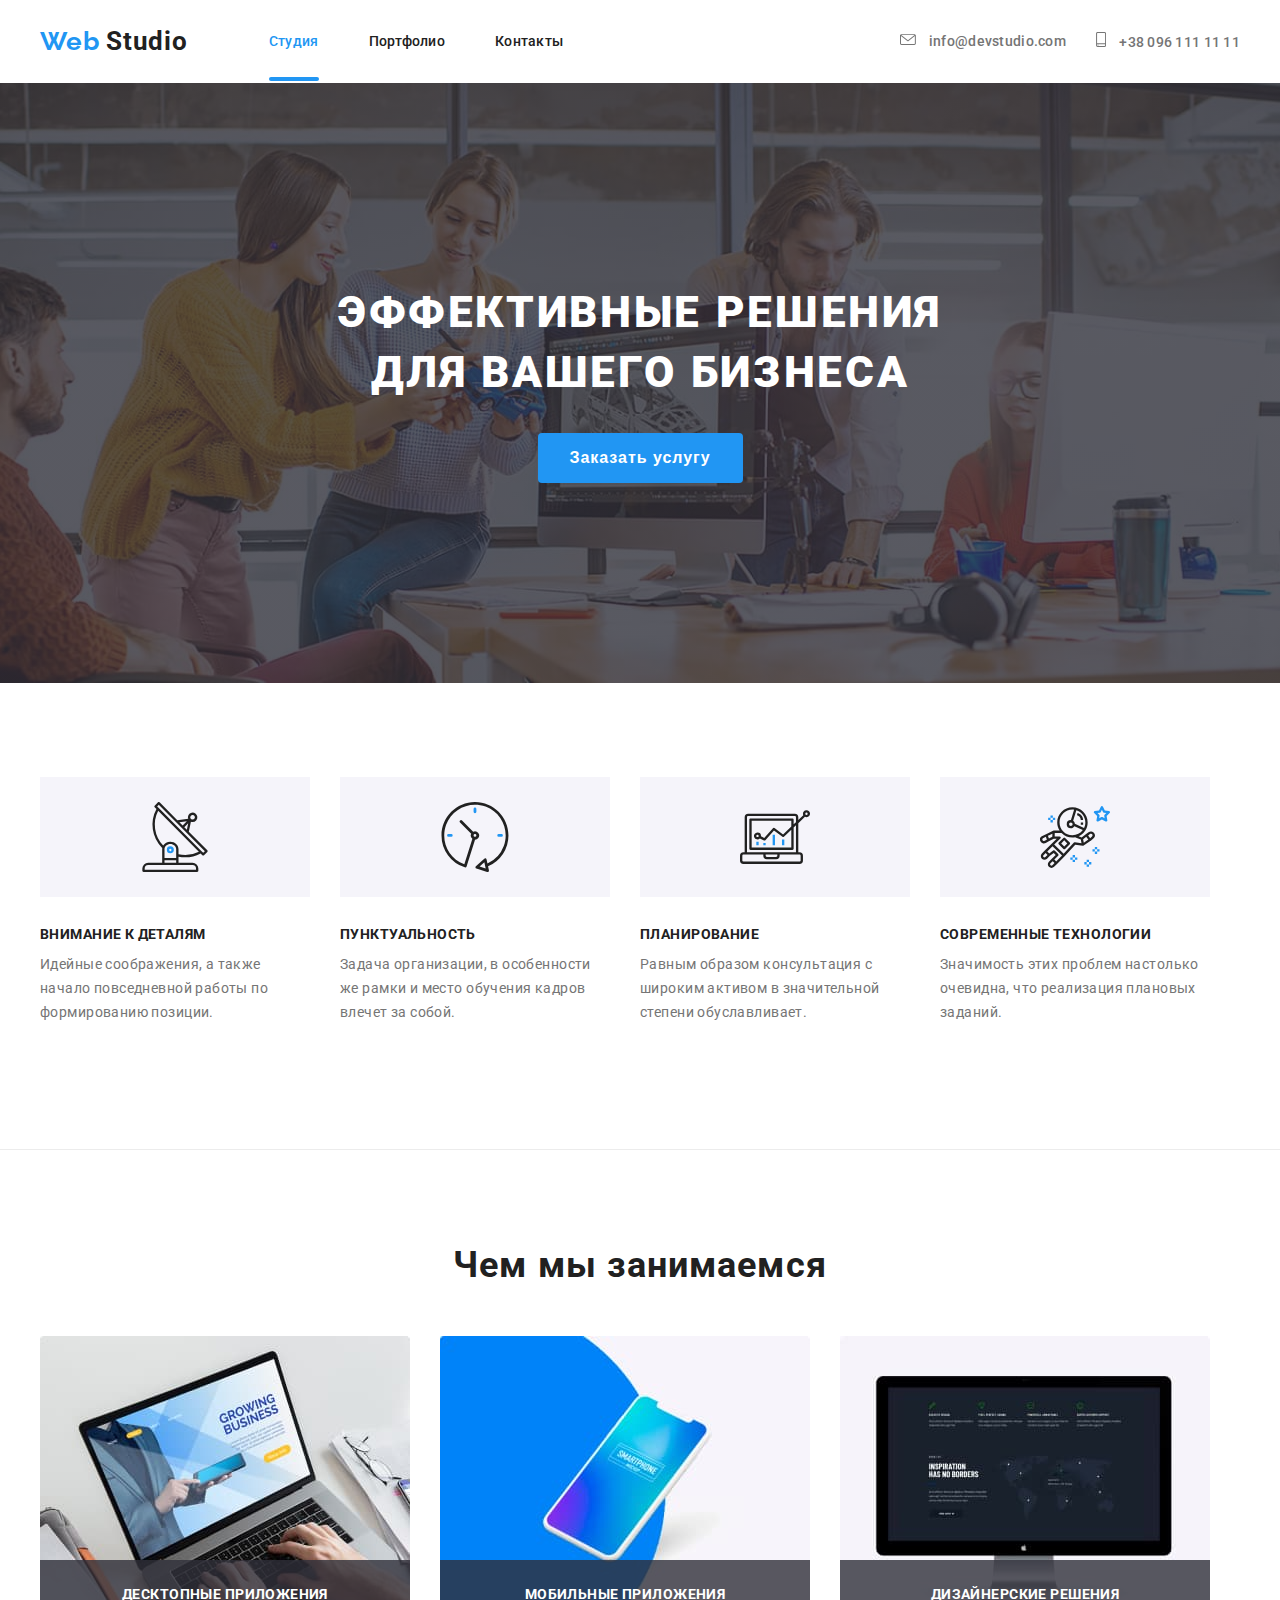
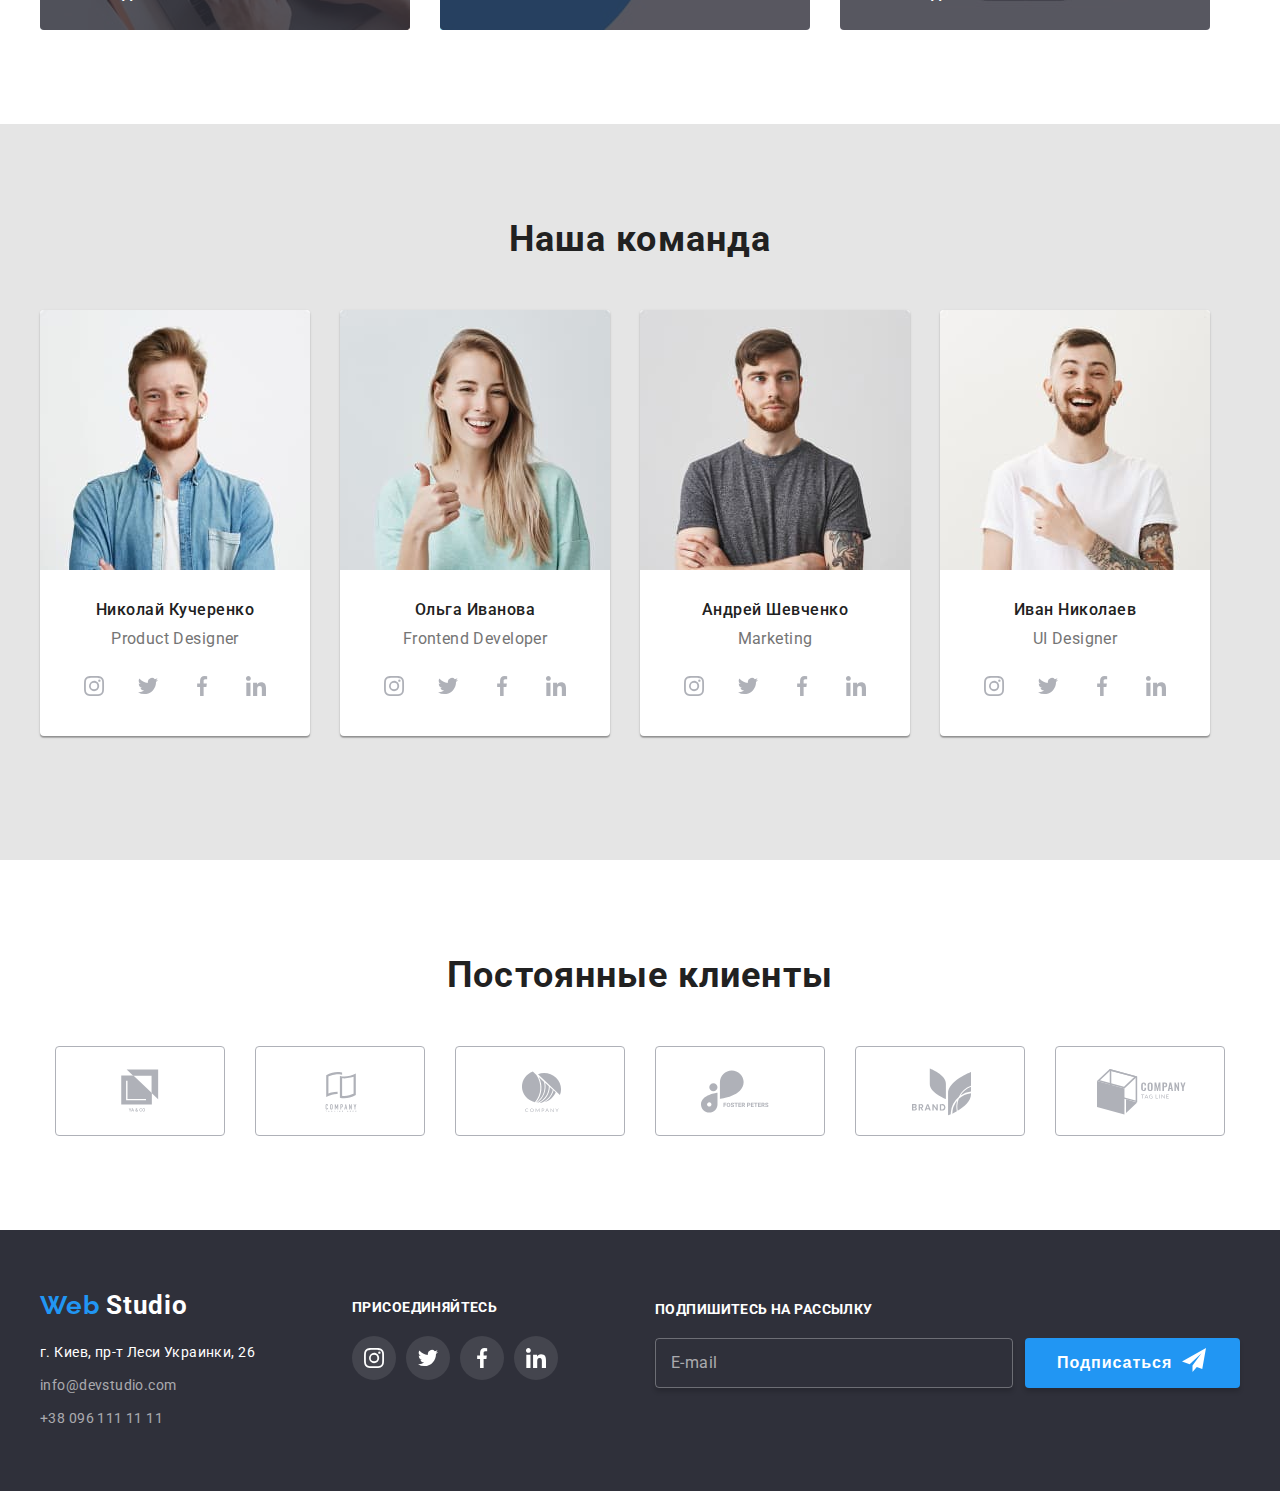
==== index.html @ 67c8d28a "1" ====
<!DOCTYPE html>
<html lang="ru">
  <head>
    <meta charset="UTF-8" />
    <meta name="viewport" content="width=device-width, initial-scale=1.0" />
    <title>Document</title>
    <link
      href="https://fonts.googleapis.com/css2?family=Raleway:wght@700&family=Roboto:wght@400;500;700;900&display=swap"
      rel="stylesheet"
    />
    <link rel="stylesheet" href="./css/main.min.css" />
  </head>
  <body>
    <!--Шапка профиля-->
    <header class="header">
      <div class="container main-header">
        <!--  основная навигация-->
        <nav class="nav main-header">
          <a href="./index.html" class="logo">
            <span class="logo-web">Web</span>
            Studio
          </a>
          <ul class="list header-ul">
            <li class="item">
              <a href="./index.html" class="link active-link">
                Студия
                <div class="active"></div>
              </a>
            </li>
            <li class="item">
              <a href="./portfolio.html" class="link">Портфолио </a>
            </li>
            <li class="item">
              <a href="#" class="link">Контакты</a>
            </li>
          </ul>
          <button type="button" class="menu-button" data-menu-button>
            <svg width="40" height="40">
              <use
                class="icon-menu"
                href="./images/symbol-defs1.svg#icon-menu"
              ></use>
              <use
                class="icon-close-menu"
                href="./images/symbol-defs1.svg#icon-close-menu"
              ></use>
            </svg>
          </button>
          <div class="menu-container" data-menu>
            <ul class="list menu-nav">
              <li class="item">
                <a href="./index.html" class="link active-link">
                  Студия
                  <div class="active"></div>
                </a>
              </li>
              <li class="item">
                <a href="./portfolio.html" class="link">Портфолио </a>
              </li>
              <li class="item">
                <a href="#" class="link">Контакты</a>
              </li>
            </ul>
            <ul class="list contact">
              <li class="item">
                <a href="mailto:info@devstudio.com" class="contact-link">
                  <svg class="icon-envelope">
                    <use href="./images/symbol-defs1.svg#icon-envelope"></use>
                  </svg>
                  info@devstudio.com
                </a>
              </li>
              <li class="item">
                <a href="tel:+380961111111" class="contact-link">
                  <svg class="icon-smartphone">
                    <use href="./images/symbol-defs1.svg#icon-smartphone"></use>
                  </svg>
                  +38 096 111 11 11
                </a>
              </li>
            </ul>
          </div>
        </nav>
        <ul class="list header-ul contact">
          <li class="item">
            <a href="mailto:info@devstudio.com" class="contact-link">
              <svg class="icon-envelope">
                <use href="./images/symbol-defs1.svg#icon-envelope"></use>
              </svg>
              info@devstudio.com
            </a>
          </li>
          <li class="item">
            <a href="tel:+380961111111" class="contact-link">
              <svg class="icon-smartphone">
                <use href="./images/symbol-defs1.svg#icon-smartphone"></use>
              </svg>
              +38 096 111 11 11
            </a>
          </li>
        </ul>
      </div>
    </header>
    <!-- неповторяющийся контент-->
    <main>
      <!-- Hero -->
      <section class="hero">
        <div class="container">
          <h1 class="hero-title">
            эффективные решения <br />
            для вашего бизнеса
          </h1>
          <button class="button primary" data-open-modal>
            Заказать услугу
          </button>
          <div class="backdrop is-hidden" data-backdrop>
            <div class="modal">
              <b class="modal-title">
                Оставьте свои данные, мы вам перезвоним
              </b>
              <form class="form js-speaker-form">
                <label class="field name">
                  <svg class="icon-person form-icon">
                    <use href="./images/symbol-defs1.svg#icon-person"></use>
                  </svg>
                  <input
                    class="form-input"
                    type="text"
                    name="name"
                    placeholder=" "
                  />
                  <span class="form-label">Имя</span>
                </label>
                <label class="field">
                  <svg class="icon-phone form-icon">
                    <use href="./images/symbol-defs1.svg#icon-phone"></use>
                  </svg>
                  <input
                    class="form-input"
                    type="tel"
                    name="telephone"
                    placeholder=" "
                  />
                  <span class="form-label">Телефон</span>
                </label>
                <label class="field">
                  <svg class="icon-email form-icon">
                    <use href="./images/symbol-defs1.svg#icon-email"></use>
                  </svg>
                  <input
                    class="form-input"
                    type="email"
                    name="email"
                    placeholder=" "
                  />
                  <span class="form-label">Почта</span>
                </label>
                <label class="field">
                  <textarea
                    class="comment"
                    name="comment"
                    rows="8"
                    placeholder=" "
                  ></textarea>
                  <span class="form-label com">Комментарий</span>
                </label>
                <label class="field checkbox-field">
                  <input class="visualli-hidden checkbox" type="checkbox" />
                  <span class="icn"></span>
                  <span class="checkbox-label"
                    >Соглашаюсь с рассылкой и принимаю
                    <a class="chec" href="">Условия договора</a></span
                  >
                </label>
                <button class="button primary" type="submit">
                  Отправить
                </button>
              </form>
              <svg class="icon-close" data-close-modal>
                <use href="./images/symbol-defs1.svg#icon-close"></use>
              </svg>
            </div>
          </div>
        </div>
      </section>
      <!--преимущества компании-->
      <section class="section">
        <!-- позже нужно будет сделать невидемым -->
        <div class="container">
          <h2 class="section-title visualli-hidden">Особенности</h2>
          <ul class="list flex-featurest">
            <li class="element icon-antenna">
              <h3 class="section-title features">
                Внимание к деталям
              </h3>
              <p class="text features">
                Идейные соображения, а также начало повседневной работы по
                формированию позиции.
              </p>
            </li>
            <li class="element icon-clock">
              <h3 class="section-title features">
                Пунктуальность
              </h3>
              <p class="text features">
                Задача организации, в особенности же рамки и место обучения
                кадров влечет за собой.
              </p>
            </li>
            <li class="element icon-diagram">
              <h3 class="section-title features">
                Планирование
              </h3>
              <p class="text features">
                Равным образом консультация с широким активом в значительной
                степени обуславливает.
              </p>
            </li>
            <li class="element icon-astronaut">
              <h3 class="section-title features">
                Современные технологии
              </h3>
              <p class="text features">
                Значимость этих проблем настолько очевидна, что реализация
                плановых заданий.
              </p>
            </li>
          </ul>
        </div>
      </section>
      <!--занятость компании-->
      <section class="section employment">
        <div class="container">
          <h2 class="section-title">Чем мы занимаемся</h2>
          <ul class="employment-list list">
            <li class="element">
              <img
                class="img"
                src="./images/What-are-we-doing/img.jpg"
                width="370"
                alt="ноутбук"
              />
              <p class="link">
                Десктопные приложения
              </p>
            </li>
            <li class="element">
              <img
                class="img"
                src="./images/What-are-we-doing/box.jpg"
                width="370"
                alt="смартфон"
              />
              <p class="link">
                Мобильные приложения
              </p>
            </li>
            <li class="element">
              <img
                class="img"
                src="./images/What-are-we-doing/img(1).jpg"
                width="370"
                alt="apple mac"
              />
              <p class="link">
                Дизайнерские решения
              </p>
            </li>
          </ul>
        </div>
      </section>
      <!--специалисты компании-->
      <section class="section company-specialists">
        <div class="container">
          <h2 class="section-title">
            Наша команда
          </h2>
          <ul class="list specialists">
            <li class="element">
              <img
                class="img"
                src="./images/Team/specialists/img.jpg"
                width="270"
                alt="photo of John Smith"
              />
              <div class="center">
                <h3 class="section-title specialist">
                  Николай Кучеренко
                </h3>
                <p class="specialist specialist-name">
                  Product Designer
                </p>
                <!--соц.сети -->
                <ul class="list social-networks">
                  <li class="element">
                    <a
                      href="#"
                      aria-label="instagram"
                      class="link icon-instagram"
                    >
                      <svg class="icon-instagram">
                        <use
                          href="./images/symbol-defs1.svg#icon-instagram"
                        ></use>
                      </svg>
                    </a>
                  </li>
                  <li class="element">
                    <a href="#" aria-label="twitter" class="link icon-twitter">
                      <svg class="icon-twitter">
                        <use
                          href="./images/symbol-defs1.svg#icon-twitter"
                        ></use>
                      </svg>
                    </a>
                  </li>
                  <li class="element">
                    <a
                      href="#"
                      aria-label="facebook"
                      class="link icon-facebook"
                    >
                      <svg class="icon-facebook">
                        <use
                          href="./images/symbol-defs1.svg#icon-facebook"
                        ></use>
                      </svg>
                    </a>
                  </li>
                  <li class="element">
                    <a
                      href="#"
                      aria-label="linkedin"
                      class="link icon-linkedin"
                    >
                      <svg class="icon-linkedin">
                        <use
                          href="./images/symbol-defs1.svg#icon-linkedin"
                        ></use>
                      </svg>
                    </a>
                  </li>
                </ul>
              </div>
            </li>
            <li class="element">
              <img
                class="img"
                src="./images/Team/specialists/img(1).jpg"
                width="270"
                alt="photo of Marta Stewart"
              />
              <div class="center">
                <h3 class="section-title specialist">
                  Ольга Иванова
                </h3>
                <p class="specialist specialist-name">
                  Frontend Developer
                </p>
                <!--соц.сети -->
                <ul class="list social-networks">
                  <li class="element">
                    <a
                      href="#"
                      aria-label="instagram"
                      class="link icon-instagram"
                    >
                      <svg class="icon-instagram">
                        <use
                          href="./images/symbol-defs1.svg#icon-instagram"
                        ></use>
                      </svg>
                    </a>
                  </li>
                  <li class="element">
                    <a href="#" aria-label="twitter" class="link icon-twitter">
                      <svg class="icon-twitter">
                        <use
                          href="./images/symbol-defs1.svg#icon-twitter"
                        ></use>
                      </svg>
                    </a>
                  </li>
                  <li class="element">
                    <a
                      href="#"
                      aria-label="facebook"
                      class="link icon-facebook"
                    >
                      <svg class="icon-facebook">
                        <use
                          href="./images/symbol-defs1.svg#icon-facebook"
                        ></use>
                      </svg>
                    </a>
                  </li>
                  <li class="element">
                    <a
                      href="#"
                      aria-label="linkedin"
                      class="link icon-linkedin"
                    >
                      <svg class="icon-linkedin">
                        <use
                          href="./images/symbol-defs1.svg#icon-linkedin"
                        ></use>
                      </svg>
                    </a>
                  </li>
                </ul>
              </div>
            </li>
            <li class="element">
              <img
                class="img"
                src="./images/Team/specialists/img(2).jpg"
                width="270"
                alt="photo of Robert Jakis"
              />
              <div class="center">
                <h3 class="section-title specialist">
                  Андрей Шевченко
                </h3>
                <p class="specialist specialist-name">
                  Marketing
                </p>
                <!--соц.сети -->
                <ul class="list social-networks">
                  <li class="element">
                    <a
                      href="#"
                      aria-label="instagram"
                      class="link icon-instagram"
                    >
                      <svg class="icon-instagram">
                        <use
                          href="./images/symbol-defs1.svg#icon-instagram"
                        ></use>
                      </svg>
                    </a>
                  </li>
                  <li class="element">
                    <a href="#" aria-label="twitter" class="link icon-twitter">
                      <svg class="icon-twitter">
                        <use
                          href="./images/symbol-defs1.svg#icon-twitter"
                        ></use>
                      </svg>
                    </a>
                  </li>
                  <li class="element">
                    <a
                      href="#"
                      aria-label="facebook"
                      class="link icon-facebook"
                    >
                      <svg class="icon-facebook">
                        <use
                          href="./images/symbol-defs1.svg#icon-facebook"
                        ></use>
                      </svg>
                    </a>
                  </li>
                  <li class="element">
                    <a
                      href="#"
                      aria-label="linkedin"
                      class="link icon-linkedin"
                    >
                      <svg class="icon-linkedin">
                        <use
                          href="./images/symbol-defs1.svg#icon-linkedin"
                        ></use>
                      </svg>
                    </a>
                  </li>
                </ul>
              </div>
            </li>
            <li class="element">
              <img
                class="img"
                src="./images/Team/specialists/img(3).jpg"
                width="270"
                alt="photo of Martin Doe"
              />
              <div class="center">
                <h3 class="section-title specialist">
                  Иван Николаев
                </h3>
                <p class="specialist specialist-name">
                  UI Designer
                </p>
                <!--соц.сети -->
                <ul class="list social-networks">
                  <li class="element">
                    <a
                      href="#"
                      aria-label="instagram"
                      class="link icon-instagram"
                    >
                      <svg class="icon-instagram">
                        <use
                          href="./images/symbol-defs1.svg#icon-instagram"
                        ></use>
                      </svg>
                    </a>
                  </li>
                  <li class="element">
                    <a href="#" aria-label="twitter" class="link icon-twitter">
                      <svg class="icon-twitter">
                        <use
                          href="./images/symbol-defs1.svg#icon-twitter"
                        ></use>
                      </svg>
                    </a>
                  </li>
                  <li class="element">
                    <a
                      href="#"
                      aria-label="facebook"
                      class="link icon-facebook"
                    >
                      <svg class="icon-facebook">
                        <use
                          href="./images/symbol-defs1.svg#icon-facebook"
                        ></use>
                      </svg>
                    </a>
                  </li>
                  <li class="element">
                    <a
                      href="#"
                      aria-label="linkedin"
                      class="link icon-linkedin"
                    >
                      <svg class="icon-linkedin">
                        <use
                          href="./images/symbol-defs1.svg#icon-linkedin"
                        ></use>
                      </svg>
                    </a>
                  </li>
                </ul>
              </div>
            </li>
          </ul>
        </div>
      </section>
      <!--Постоянные клиенты-->
      <section class="section">
        <div class="container">
          <h2 class="section-title">
            Постоянные клиенты
          </h2>
          <!-- логотипы компаний -->
          <ul class="list customers">
            <li class="element">
              <a href="#" class="customers-link link" aria-label="YA & CO">
                <svg class="icon-logo-1 icon">
                  <use
                    width="45"
                    heidth="50"
                    x="63"
                    href="./images/symbol-defs1.svg#icon-logo-1"
                  ></use>
                </svg>
              </a>
            </li>
            <li class="element">
              <a
                href="#"
                class="customers-link"
                aria-label="company tagline here"
              >
                <svg class="icon-logo-2 icon">
                  <use
                    width="40"
                    heidth="52"
                    x="65"
                    href="./images/symbol-defs1.svg#icon-logo-2"
                  ></use>
                </svg>
              </a>
            </li>
            <li class="element">
              <a href="#" class="customers-link" aria-label="company">
                <svg class="icon-logo-3 icon">
                  <use
                    width="41"
                    heidth="43"
                    x="65"
                    href="./images/symbol-defs1.svg#icon-logo-3"
                  ></use>
                </svg>
              </a>
            </li>
            <li class="element">
              <a href="#" class="customers-link" aria-label="FOSTER PETERS">
                <svg class="icon-logo-4 icon">
                  <use
                    width="80"
                    heidth="42"
                    x="45"
                    href="./images/symbol-defs1.svg#icon-logo-4"
                  ></use>
                </svg>
              </a>
            </li>
            <li class="element">
              <a href="#" class="customers-link" aria-label="brand">
                <svg class="icon-logo-5 icon">
                  <use
                    width="59"
                    heidth="47"
                    x="56"
                    href="./images/symbol-defs1.svg#icon-logo-5"
                  ></use>
                </svg>
              </a>
            </li>
            <li class="element">
              <a href="#" class="customers-link" aria-label="company tag line">
                <svg class="icon-logo-6 icon">
                  <use
                    width="89"
                    heidth="46"
                    x="41"
                    href="./images/symbol-defs1.svg#icon-logo-6"
                  ></use>
                </svg>
              </a>
            </li>
          </ul>
        </div>
      </section>
    </main>
    <!--подвал-->
    <footer class="footer">
      <div class="container footer-container">
        <div class="footer-tablet">
          <div class="footer-div">
            <a href="./index.html" class="logo-footer">
              <span class="logo-web">Web</span>
              Studio
            </a>
            <!-- адресс -->
            <address class="address">
              <p class="address-text">
                г. Киев, пр-т Леси Украинки, 26
              </p>
              <a href="mailto:info@devstudio.com" class="address-link">
                info@devstudio.com
              </a>
              <a href="tel:+380961111111" class="address-link"
                >+38 096 111 11 11</a
              >
            </address>
          </div>
          <div class="footer-div">
            <b class="b"> присоединяйтесь </b>
            <!-- соц.сети -->
            <ul class="list footer__social-networks">
              <li class="element">
                <a href="#" aria-label="instagram" class="link icon-instagram">
                  <svg class="icon-instagram">
                    <use href="./images/symbol-defs1.svg#icon-instagram"></use>
                  </svg>
                </a>
              </li>
              <li class="element">
                <a href="#" aria-label="twitter" class="link icon-twitter">
                  <svg class="icon-twitter">
                    <use href="./images/symbol-defs1.svg#icon-twitter"></use>
                  </svg>
                </a>
              </li>
              <li class="element">
                <a href="#" aria-label="facebook" class="link icon-facebook">
                  <svg class="icon-facebook">
                    <use href="./images/symbol-defs1.svg#icon-facebook"></use>
                  </svg>
                </a>
              </li>
              <li class="element">
                <a href="#" aria-label="linkedin" class="link icon-linkedin">
                  <svg class="icon-linkedin">
                    <use href="./images/symbol-defs1.svg#icon-linkedin"></use>
                  </svg>
                </a>
              </li>
            </ul>
          </div>
        </div>
        <div>
          <b class="b">
            Подпишитесь на рассылку
          </b>
          <div class="flex">
            <label class="field">
              <input class="footer-mail" type="email" placeholder=" " />
              <span class="footer-place">
                E-mail
              </span>
            </label>
            <button class="button primary">
              <span>
                Подписаться
              </span>
              <svg class="icon-send">
                <use href="./images/symbol-defs1.svg#icon-send"></use>
              </svg>
            </button>
          </div>
        </div>
      </div>
    </footer>

    <script>
      const refs = {
        openModalBtn: document.querySelector("[data-open-modal]"),
        closeModalBtn: document.querySelector("[data-close-modal]"),
        backdrop: document.querySelector("[data-backdrop]"),
      };

      refs.openModalBtn.addEventListener("click", toggleModal);
      refs.closeModalBtn.addEventListener("click", toggleModal);

      function toggleModal() {
        refs.backdrop.classList.toggle("is-hidden");
      }
    </script>
    <script>
      (() => {
        document
          .querySelector(".js-speaker-form")
          .addEventListener("submit", (e) => {
            e.preventDefault();

            new FormData(e.currentTarget).forEach((value, name) =>
              console.log(`${name}: ${value}`)
            );

            e.currentTarget.reset();
          });
      })();
    </script>
    <script>
      (() => {
        const menuBtnRef = document.querySelector("[data-menu-button]");
        const mobileMenuRef = document.querySelector("[data-menu]");

        menuBtnRef.addEventListener("click", () => {
          const expanded =
            menuBtnRef.getAttribute("aria-expanded") === "true" || false;

          menuBtnRef.classList.toggle("is-open");
          menuBtnRef.setAttribute("aria-expanded", !expanded);

          mobileMenuRef.classList.toggle("is-open");
        });
      })();
    </script>
  </body>
</html>
---- css/main.min.css ----
html{-webkit-box-sizing:border-box;box-sizing:border-box}*,*::before,*::after{-webkit-box-sizing:inherit;box-sizing:inherit}body{background-color:#fff;color:#757575;font-family:Roboto, sans-serif;font-style:normal;font-size:14px;line-height:1.14;letter-spacing:0.03em;margin:0px}a{text-decoration:none}h1,h2,h3,h4,h5,h6,p{margin-top:0px;margin-bottom:0px}img{display:block;max-width:100%;height:auto;z-index:10}.visualli-hidden{position:absolute;width:1px;height:1px;margin:-1px;padding:0px;border:0px;clip:rect(0 0 0 0);overflow:hidden}.list{list-style:none;margin-top:0px;margin-bottom:0px;padding-left:0px}.container{padding-left:15px;padding-right:15px;margin-left:auto;margin-right:auto}@media screen and (min-width: 480px){.container{width:480px}}@media screen and (min-width: 768px){.container{width:768px}}@media screen and (min-width: 1230px){.container{width:1230px}}.section-title{font-family:Roboto;font-style:normal;font-weight:700;font-size:28px;line-height:1.18;text-align:start;letter-spacing:.03em;color:#212121;text-align:center}@media screen and (min-width: 1230px){.section-title{font-family:Roboto;font-style:normal;font-weight:700;font-size:36px;line-height:1.17;text-align:start;letter-spacing:.03em;text-align:center}}.section{padding-top:60px;padding-bottom:60px}@media screen and (min-width: 1230px){.section{padding-top:94px;padding-bottom:94px}}.button{display:inline-block;text-align:center;background-color:#e5e5e5;color:#757575}.button.primary{background-color:#2196f3;color:#fff;font-weight:700;font-size:16px;line-height:1.87;letter-spacing:0.06em;padding:10px 32px;border:0px;border-radius:4px;width:205px;height:50px}.header{position:relative;background-color:#fff}@media screen and (max-width: 767px){.header{height:60px}}.nav{display:-webkit-box;display:-ms-flexbox;display:flex}.logo{display:inline-block;color:#212121;font-family:Raleway, sans-serif;font-family:Roboto;font-style:normal;font-weight:700;font-size:24px;line-height:1.17;text-align:start;letter-spacing:.03em}@media screen and (max-width: 767px){.logo{margin-top:16px;margin-bottom:16px}}@media screen and (min-width: 768px){.logo{margin-right:81px}}@media screen and (min-width: 1230px){.logo{font-family:Roboto;font-style:normal;font-weight:700;font-size:26px;line-height:1.19;text-align:start;letter-spacing:.03em}}.logo-web{color:#2196f3;font-family:Raleway, sans-serif}@media screen and (max-width: 767px){.header-ul{display:none}}.menu-button{display:-webkit-inline-box;display:-ms-inline-flexbox;display:inline-flex;margin:0;margin-left:auto;margin-top:10px;margin-bottom:10px;padding:0;height:40px;border:none;background-color:transparent}.menu-button:focus,.menu-button:hover{fill:#2196f3}@media screen and (min-width: 768px){.menu-button{display:none}}.menu-button .icon-close-menu{display:none}.menu-button.is-open .icon-close-menu{display:block}.menu-button.is-open .icon-menu{display:none}.menu-container{display:none;position:absolute;top:100%;left:0;width:100%;padding-top:60px;padding-bottom:60px;text-align:center;background-color:#fff;z-index:11;border-top:1px solid #ececec;-webkit-box-shadow:0px 1px 3px rgba(0,0,0,0.16),0px 2px 4px rgba(0,0,0,0.08),0px 4px 8px rgba(0,0,0,0.04);box-shadow:0px 1px 3px rgba(0,0,0,0.16),0px 2px 4px rgba(0,0,0,0.08),0px 4px 8px rgba(0,0,0,0.04)}.menu-container.is-open{display:block}.nav .link{position:relative;display:inline-block;color:#212121;font-family:Roboto;font-style:normal;font-weight:500;font-size:18px;line-height:1.17;text-align:start;letter-spacing:.02em;-webkit-transition:250ms cubic-bezier(0.4, 0, 0.2, 1);transition:250ms cubic-bezier(0.4, 0, 0.2, 1)}.nav .link:hover,.nav .link:focus{color:#2196f3;-webkit-transition:250ms cubic-bezier(0.4, 0, 0.2, 1);transition:250ms cubic-bezier(0.4, 0, 0.2, 1)}@media screen and (min-width: 768px){.nav .link{font-family:Roboto;font-style:normal;font-weight:500;font-size:14px;line-height:1.14;text-align:start;letter-spacing:.02em}}.active{position:absolute;bottom:0px;width:100%;height:4px;border-radius:2px;background-color:#2196f3}.menu-nav{padding-bottom:60px}.menu-nav .item:not(:last-child){margin-bottom:40px}.contact-link{display:inline-block;-webkit-box-align:center;-ms-flex-align:center;align-items:center;font-family:Roboto;font-style:normal;font-weight:500;font-size:18px;line-height:1.17;text-align:start;letter-spacing:.02em;text-decoration:none;color:#757575;-webkit-transition:color 250ms cubic-bezier(0.4, 0, 0.2, 1);transition:color 250ms cubic-bezier(0.4, 0, 0.2, 1)}.contact-link:hover,.contact-link:focus{color:#2196f3;-webkit-transition:250ms cubic-bezier(0.4, 0, 0.2, 1);transition:250ms cubic-bezier(0.4, 0, 0.2, 1)}@media screen and (min-width: 768px) and (max-width: 1229px){.contact-link{font-family:Roboto;font-style:normal;font-weight:500;font-size:12px;line-height:1.17;text-align:start;letter-spacing:.02em;padding-top:5px;padding-bottom:5px}}@media screen and (min-width: 768px){.contact-link{font-family:Roboto;font-style:normal;font-weight:500;font-size:14px;line-height:1.14;text-align:start;letter-spacing:.02em}}.icon-envelope{width:16px;height:11.2px;margin-right:10px;fill:currentColor}@media screen and (min-width: 768px) and (max-width: 1229px){.icon-envelope{margin-right:8px}}.icon-smartphone{width:10px;height:15px;margin-right:10px;fill:currentColor}@media screen and (min-width: 768px) and (max-width: 1229px){.icon-smartphone{margin-right:8px}}@media screen and (min-width: 768px){.main-header{display:-webkit-box;display:-ms-flexbox;display:flex;-webkit-box-align:center;-ms-flex-align:center;align-items:center}}@media screen and (min-width: 768px){.nav .header-ul{display:-webkit-box;display:-ms-flexbox;display:flex;margin-left:auto;margin-right:auto}}@media screen and (min-width: 768px){.header-ul .item:not(:last-child){margin-right:50px}}@media screen and (min-width: 1230px){.header-ul{display:-webkit-box;display:-ms-flexbox;display:flex}}@media screen and (min-width: 768px){.header-ul .link{position:relative;display:block;padding-top:32px;padding-bottom:32px;color:#212121;-webkit-transition:250ms cubic-bezier(0.4, 0, 0.2, 1);transition:250ms cubic-bezier(0.4, 0, 0.2, 1)}.header-ul .link:hover::after{opacity:1;-webkit-transform:scaleX(1);transform:scaleX(1);-webkit-transition:250ms cubic-bezier(0.4, 0, 0.2, 1);transition:250ms cubic-bezier(0.4, 0, 0.2, 1)}.header-ul .link::after{position:absolute;display:block;content:"";width:100%;height:4px;border-radius:2px;bottom:0px;background-color:#2196f3;opacity:0;-webkit-transform:scaleX(0);transform:scaleX(0);-webkit-transition:250ms cubic-bezier(0.4, 0, 0.2, 1);transition:250ms cubic-bezier(0.4, 0, 0.2, 1)}}@media screen and (min-width: 768px){.contact{margin-left:auto;margin-right:0px;-webkit-box-align:center;-ms-flex-align:center;align-items:center}}@media screen and (min-width: 768px){.contact .item:not(:last-child){margin-right:30px}}.contact .item:not(:last-child){margin-bottom:16px}@media screen and (min-width: 768px){.contact .item:not(:last-child){margin-bottom:0px;margin-right:0px}}@media screen and (min-width: 1230px){.contact .item:not(:last-child){margin-right:30px}}.link.active-link{color:#2196f3;-webkit-transition:250ms cubic-bezier(0.4, 0, 0.2, 1);transition:250ms cubic-bezier(0.4, 0, 0.2, 1)}@media screen and (max-width: 767px){.link.active-link{padding-bottom:12px}}@media screen and (min-width: 1230px){.header-ul .contact-link{display:block;padding-top:32px;padding-bottom:32px;-webkit-transition:250ms cubic-bezier(0.4, 0, 0.2, 1);transition:250ms cubic-bezier(0.4, 0, 0.2, 1)}}.footer{background-color:#2f303a}.footer-container{padding-top:60px;padding-bottom:60px}@media screen and (max-width: 1229px){.footer-container{-webkit-box-align:center;-ms-flex-align:center;align-items:center;text-align:center}}@media screen and (min-width: 1230px){.footer-container{display:-webkit-box;display:-ms-flexbox;display:flex;-webkit-box-align:baseline;-ms-flex-align:baseline;align-items:baseline;-webkit-box-pack:justify;-ms-flex-pack:justify;justify-content:space-between}}.logo-footer{display:inline-block;color:#fff;font-family:Roboto;font-style:normal;font-weight:700;font-size:24px;line-height:1.17;text-align:start;letter-spacing:.03em;margin-bottom:20px;font-family:Raleway, sans-serif}@media screen and (min-width: 1230px){.logo-footer{font-family:Roboto;font-style:normal;font-weight:700;font-size:26px;line-height:1.19;text-align:start;letter-spacing:.03em}}.address{color:#fff;font-family:Roboto;font-style:normal;font-weight:400;font-size:14px;line-height:1.71;text-align:center;letter-spacing:.03em}@media screen and (max-width: 1229px){.address{margin-bottom:60px}}@media screen and (min-width: 1230px){.address{display:-webkit-box;display:-ms-flexbox;display:flex;-webkit-box-orient:vertical;-webkit-box-direction:normal;-ms-flex-direction:column;flex-direction:column}}.address-text{margin-bottom:8px}@media screen and (min-width: 1230px){.address-text{margin-bottom:9px}}.address-link{display:block;color:rgba(255,255,255,0.6)}.address-link:not(:last-child){margin-bottom:8px}@media screen and (min-width: 1230px){.address-link:not(:last-child){margin-bottom:9px}}@media screen and (min-width: 1230px){.address-link{display:-webkit-inline-box;display:-ms-inline-flexbox;display:inline-flex}}.footer-div .b{margin-top:10px}.b{display:block;color:#fff;font-weight:700;text-transform:uppercase;margin-bottom:20px}.footer__social-networks{display:-webkit-box;display:-ms-flexbox;display:flex;width:206px;margin-left:auto;margin-right:auto}@media screen and (max-width: 1229px){.footer__social-networks{margin-bottom:60px}}.footer__social-networks .element:not(:last-child){margin-right:10px}.footer__social-networks .link{display:-webkit-inline-box;display:-ms-inline-flexbox;display:inline-flex;width:44px;height:44px;background:rgba(255,255,255,0.1);border-radius:50%;background-repeat:no-repeat;background-position:center;background-size:20px;fill:#fff;-webkit-transition:250ms cubic-bezier(0.4, 0, 0.2, 1);transition:250ms cubic-bezier(0.4, 0, 0.2, 1)}.footer__social-networks .link:hover,.footer__social-networks .link:focus{background-color:#2196f3;-webkit-transition:250ms cubic-bezier(0.4, 0, 0.2, 1);transition:250ms cubic-bezier(0.4, 0, 0.2, 1)}#icon-instagram,#icon-twitter,#icon-facebook,#icon-linkedin,#icon-logo-1{fill:currentColor}.footer-mail{width:100%;height:50px;opacity:1;border:1px solid rgba(255,255,255,0.3);-webkit-box-sizing:border-box;box-sizing:border-box;-webkit-box-shadow:0px 4px 4px rgba(0,0,0,0.15);box-shadow:0px 4px 4px rgba(0,0,0,0.15);border-radius:4px;color:rgba(255,255,255,0.6);background-color:transparent}@media screen and (min-width: 480px){.footer-mail{width:450px}}@media screen and (max-width: 1229px){.footer-mail{margin-bottom:20px}}@media screen and (min-width: 1230px){.footer-mail{width:358px;padding-left:16px}}.footer .field{position:relative;display:block;margin-top:0px;width:450px;margin-right:auto;margin-left:auto}@media screen and (max-width: 479px){.footer .field{width:100%}}@media screen and (min-width: 1230px){.footer .field{width:358px;height:50px;margin-right:12px}}.footer-place{position:absolute;left:16px;top:50%;-webkit-transform:translateY(-50%);transform:translateY(-50%);opacity:1;font-family:Roboto;font-style:normal;font-weight:400;font-size:16px;line-height:1.3;text-align:start;letter-spacing:.03em;color:rgba(255,255,255,0.6)}.footer .button.primary{display:-webkit-box;display:-ms-flexbox;display:flex;width:215px;-webkit-box-shadow:0px 4px 4px rgba(0,0,0,0.15);box-shadow:0px 4px 4px rgba(0,0,0,0.15);margin-left:auto;margin-right:auto}.icon-send{display:inline-block;margin-left:10px;width:24px;height:24px}.field:focus-within>.footer-place,.footer-mail:not(:placeholder-shown)+.footer-place{opacity:0;-webkit-transition:250ms cubic-bezier(0.4, 0, 0.2, 1);transition:250ms cubic-bezier(0.4, 0, 0.2, 1);font-family:Roboto;font-style:normal;font-weight:400;font-size:12px;line-height:1.17;text-align:start;letter-spacing:.03em;color:#2196f3}@media screen and (min-width: 768px){.footer-tablet{display:-webkit-box;display:-ms-flexbox;display:flex}}@media screen and (min-width: 1230px){.footer-tablet{width:100%}}@media screen and (min-width: 768px) and (max-width: 1229px){.footer-div{margin-left:auto;margin-right:auto}}@media screen and (min-width: 1230px){.footer-div:last-child{margin-left:auto;margin-right:auto}}@media screen and (min-width: 1230px){.flex{display:-webkit-box;display:-ms-flexbox;display:flex}}.hero{background-color:rgba(47,48,58,0.8);background-image:-webkit-gradient(linear, left top, left bottom, from(rgba(47,48,58,0.8)), to(rgba(47,48,58,0.8))),url(../images/Header-img.jpg);background-image:linear-gradient(rgba(47,48,58,0.8), rgba(47,48,58,0.8)),url(../images/Header-img.jpg);height:400px;max-width:1600px;margin-left:auto;margin-right:auto;background-repeat:no-repeat;background-position:center;background-size:cover}@media screen and (min-width: 1230px){.hero{height:600px}}.hero .container{padding-top:118px;padding-bottom:118px;text-align:center}@media screen and (min-width: 1230px){.hero .container{padding-top:200px;padding-bottom:200px}}.hero-title{color:#fff;font-family:Roboto;font-style:normal;font-weight:900;font-size:26px;line-height:1.62;text-align:center;letter-spacing:.06em;text-transform:uppercase}@media screen and (min-width: 1230px){.hero-title{font-family:Roboto;font-style:normal;font-weight:900;font-size:44px;line-height:1.36;text-align:center;letter-spacing:.06em}}.hero .button{margin-top:30px}.backdrop.is-hidden{opacity:0;pointer-events:none;-webkit-transition:250ms cubic-bezier(0.4, 0, 0.2, 1);transition:250ms cubic-bezier(0.4, 0, 0.2, 1)}.backdrop{position:fixed;width:100%;height:100%;top:0px;left:0px;background:rgba(0,0,0,0.2);opacity:1;z-index:110;-webkit-transition:250ms cubic-bezier(0.4, 0, 0.2, 1);transition:250ms cubic-bezier(0.4, 0, 0.2, 1)}.modal{position:absolute;top:50%;left:50%;padding:40px;-webkit-transform:translate3d(-50%, -50%, 0);transform:translate3d(-50%, -50%, 0);background-color:#fff;text-align:center;z-index:111}@media screen and (min-width: 480px) and (max-width: 1229px){.modal{width:450px;height:609px;-webkit-box-shadow:0px 2px 1px rgba(0,0,0,0.2),0px 1px 1px rgba(0,0,0,0.14),0px 1px 3px rgba(0,0,0,0.12);box-shadow:0px 2px 1px rgba(0,0,0,0.2),0px 1px 1px rgba(0,0,0,0.14),0px 1px 3px rgba(0,0,0,0.12);border-radius:4px}}@media screen and (min-width: 1230px){.modal{min-width:528px;height:581px}}@media screen and (max-width: 479px){.modal{width:100%}}@media screen and (max-height: 609px){.modal{height:100%}}.modal-title{font-family:Roboto;font-style:normal;font-weight:700;font-size:20px;line-height:1.5;text-align:start;letter-spacing:.03em;color:#212121}@media screen and (min-width: 1230px){.modal-title{font-family:Roboto;font-style:normal;font-weight:700;font-size:20px;line-height:1.15;text-align:start;letter-spacing:.03em}}.modal .icon-close{position:absolute;top:8px;right:8px;width:30px;height:30px;border-radius:50%;border:1px solid rgba(0,0,0,0.1);z-index:112}.form .button{margin-top:30px}@media screen and (max-height: 609px){.form .button{margin-top:5px}}.field{position:relative;display:-webkit-box;display:-ms-flexbox;display:flex;-webkit-box-align:center;-ms-flex-align:center;align-items:center;margin-top:28px}.form-input{display:block;width:370px;height:40px;padding-left:42px;border:1px solid rgba(33,33,33,0.2);-webkit-box-sizing:border-box;box-sizing:border-box;border-radius:4px}@media screen and (min-width: 1230px){.form-input{width:448px;height:40px}}.form-input:not(:placeholder-shown)+.form-label{-webkit-transform:translate(-26px, -32px);transform:translate(-26px, -32px);-webkit-transition:250ms cubic-bezier(0.4, 0, 0.2, 1);transition:250ms cubic-bezier(0.4, 0, 0.2, 1);font-family:Roboto;font-style:normal;font-weight:400;font-size:12px;line-height:1.17;text-align:start;letter-spacing:.03em;color:#2196f3}.field:focus-within>.form-icon,.form-input:not(:placeholder-shown)+.form-icon{fill:#2196f3;-webkit-transition:250ms cubic-bezier(0.4, 0, 0.2, 1);transition:250ms cubic-bezier(0.4, 0, 0.2, 1)}.form-label{position:absolute;top:12px;left:42px;font-family:Roboto;font-style:normal;font-weight:400;font-size:14px;line-height:1.14;text-align:start;letter-spacing:.01em;-webkit-transition:250ms cubic-bezier(0.4, 0, 0.2, 1);transition:250ms cubic-bezier(0.4, 0, 0.2, 1)}.field:focus-within>.form-label{-webkit-transform:translate(-26px, -32px);transform:translate(-26px, -32px);-webkit-transition:250ms cubic-bezier(0.4, 0, 0.2, 1);transition:250ms cubic-bezier(0.4, 0, 0.2, 1);font-size:12px;line-height:1.17;color:#2196f3}.icon-person,.icon-phone,.icon-email{position:absolute;width:18px;height:18px;top:11px;left:16px}.comment{display:block;resize:none;width:370px;height:120px;padding-left:16px;padding-top:12px;border:1px solid rgba(33,33,33,0.2);-webkit-box-sizing:border-box;box-sizing:border-box;border-radius:4px}@media screen and (min-width: 1230px){.comment{width:448px}}@media screen and (max-height: 609px){.comment{height:30px}}.com{top:12px;left:16px;-webkit-transition:250ms cubic-bezier(0.4, 0, 0.2, 1);transition:250ms cubic-bezier(0.4, 0, 0.2, 1)}.field:focus-within>.com{font-family:Roboto;font-style:normal;font-weight:400;font-size:12px;line-height:1.17;text-align:start;letter-spacing:.03em;color:#2196f3;-webkit-transform:translateY(-32px);transform:translateY(-32px);-webkit-transition:250ms cubic-bezier(0.4, 0, 0.2, 1);transition:250ms cubic-bezier(0.4, 0, 0.2, 1)}.comment:not(:placeholder-shown)+.com{font-family:Roboto;font-style:normal;font-weight:400;font-size:12px;line-height:1.17;text-align:start;letter-spacing:.03em;color:#2196f3;-webkit-transform:translateY(-32px);transform:translateY(-32px);-webkit-transition:250ms cubic-bezier(0.4, 0, 0.2, 1);transition:250ms cubic-bezier(0.4, 0, 0.2, 1)}.name{margin-top:30px}.checkbox-field{display:-webkit-box;display:-ms-flexbox;display:flex;-webkit-box-align:center;-ms-flex-align:center;align-items:center;-webkit-box-pack:center;-ms-flex-pack:center;justify-content:center;margin-top:20px}.chec{color:#2196f3;text-decoration:underline}.icn{display:inline-block;width:15px;height:15px;margin-right:7px;border:1.5px solid #2a2a2a;border-radius:1px;-webkit-transition:250ms cubic-bezier(0.4, 0, 0.2, 1);transition:250ms cubic-bezier(0.4, 0, 0.2, 1)}@media screen and (max-width: 479px){.icn{min-width:15px;min-height:15px}}.checkbox:checked+.icn{-webkit-transform:scale(1.2);transform:scale(1.2);border-color:transparent;background-image:url(../../images/check.svg);background-color:#2196f3;background-size:contain;background-origin:border-box}.checkbox-label{font-family:Roboto;font-style:normal;font-weight:400;font-size:12px;line-height:1.17;text-align:start;letter-spacing:.03em}@media screen and (min-width: 1230px){.checkbox-label{font-family:Roboto;font-style:normal;font-weight:400;font-size:14px;line-height:1.71;text-align:start;letter-spacing:.03em}}@media screen and (min-width: 768px){.flex-featurest{display:-webkit-box;display:-ms-flexbox;display:flex;-ms-flex-wrap:wrap;flex-wrap:wrap}}@media screen and (min-width: 768px) and (max-width: 1229px){.flex-featurest{-ms-flex-wrap:wrap;flex-wrap:wrap}}.flex-featurest .element{width:450px}@media screen and (max-width: 479px){.flex-featurest .element{width:100%}}@media screen and (min-width: 768px){.flex-featurest .element{width:354px;margin-right:30px}}@media screen and (min-width: 768px) and (max-width: 1229px){.flex-featurest .element:nth-child(2n){margin-right:0px}}@media screen and (min-width: 1230px){.flex-featurest .element{width:270px;margin-right:30px}}.section-title.features{color:#212121;font-family:Roboto;font-style:normal;font-weight:700;font-size:14px;line-height:1.14;text-align:start;letter-spacing:.03em;text-transform:uppercase;margin-bottom:10px}@media screen and (max-width: 767px){.section-title.features{text-align:center}}.text.features{font-family:Roboto;font-style:normal;font-weight:400;font-size:14px;line-height:1.71;text-align:start;letter-spacing:.03em;margin-bottom:30px}.icon-antenna::before{display:block;content:"";width:450px;height:120px;background-image:url(../images/antenna.svg);background-position:center;background-repeat:no-repeat;background-color:#f5f4fa;margin-bottom:30px}@media screen and (max-width: 479px){.icon-antenna::before{display:block;content:"";width:100%;height:120px;background-image:url(../images/antenna.svg);background-position:center;background-repeat:no-repeat}}@media screen and (min-width: 768px){.icon-antenna::before{display:block;content:"";width:354px;height:120px;background-image:url(../images/antenna.svg);background-position:center;background-repeat:no-repeat}}@media screen and (min-width: 1230px){.icon-antenna::before{display:block;content:"";width:270px;height:120px;background-image:url(../images/antenna.svg);background-position:center;background-repeat:no-repeat}}.icon-clock::before{display:block;content:"";width:450px;height:120px;background-image:url(../images/clock.svg);background-position:center;background-repeat:no-repeat;background-color:#f5f4fa;margin-bottom:30px}@media screen and (max-width: 479px){.icon-clock::before{display:block;content:"";width:100%;height:120px;background-image:url(../images/clock.svg);background-position:center;background-repeat:no-repeat}}@media screen and (min-width: 768px){.icon-clock::before{display:block;content:"";width:354px;height:120px;background-image:url(../images/clock.svg);background-position:center;background-repeat:no-repeat}}@media screen and (min-width: 1230px){.icon-clock::before{display:block;content:"";width:270px;height:120px;background-image:url(../images/clock.svg);background-position:center;background-repeat:no-repeat}}.icon-diagram::before{display:block;content:"";width:450px;height:120px;background-image:url(../images/diagram.svg);background-position:center;background-repeat:no-repeat;background-color:#f5f4fa;margin-bottom:30px}@media screen and (max-width: 479px){.icon-diagram::before{display:block;content:"";width:100%;height:120px;background-image:url(../images/diagram.svg);background-position:center;background-repeat:no-repeat}}@media screen and (min-width: 768px){.icon-diagram::before{display:block;content:"";width:354px;height:120px;background-image:url(../images/diagram.svg);background-position:center;background-repeat:no-repeat}}@media screen and (min-width: 1230px){.icon-diagram::before{display:block;content:"";width:270px;height:120px;background-image:url(../images/diagram.svg);background-position:center;background-repeat:no-repeat}}.icon-astronaut::before{display:block;content:"";width:450px;height:120px;background-image:url(../images/astronaut.svg);background-position:center;background-repeat:no-repeat;background-color:#f5f4fa;margin-bottom:30px}@media screen and (max-width: 479px){.icon-astronaut::before{display:block;content:"";width:100%;height:120px;background-image:url(../images/astronaut.svg);background-position:center;background-repeat:no-repeat}}@media screen and (min-width: 768px){.icon-astronaut::before{display:block;content:"";width:354px;height:120px;background-image:url(../images/astronaut.svg);background-position:center;background-repeat:no-repeat}}@media screen and (min-width: 1230px){.icon-astronaut::before{display:block;content:"";width:270px;height:120px;background-image:url(../images/astronaut.svg);background-position:center;background-repeat:no-repeat}}.employment{border-top:1px solid #ececec}@media screen and (max-width: 1229px){.employment{display:none}}.employment-list{display:-webkit-box;display:-ms-flexbox;display:flex}.employment-list,.specialists{margin-top:50px}.employment-list .element{position:relative;width:370px;margin-right:30px}.employment-list .element:nth-child(3n){margin-right:0px}.employment-list .link{position:absolute;bottom:0px;display:inline-block;padding:27px 0px;width:370px;text-align:center;color:#fff;background:rgba(47,48,58,0.8);border-radius:0px 0px 4px 4px;font-weight:700;text-transform:uppercase}.center{text-align:center}.specialists{margin-top:30px}@media screen and (min-width: 768px){.specialists{display:-webkit-box;display:-ms-flexbox;display:flex}}@media screen and (min-width: 768px) and (max-width: 1229px){.specialists{-ms-flex-wrap:wrap;flex-wrap:wrap}}@media screen and (min-width: 1230px){.specialists{margin-top:50px}}.specialists>.element{width:450px;margin-bottom:30px;background-color:#fff;border-radius:4px;overflow:hidden;-webkit-box-shadow:0px 2px 1px rgba(0,0,0,0.2),0px 1px 1px rgba(0,0,0,0.14),0px 1px 3px rgba(0,0,0,0.12);box-shadow:0px 2px 1px rgba(0,0,0,0.2),0px 1px 1px rgba(0,0,0,0.14),0px 1px 3px rgba(0,0,0,0.12)}@media screen and (max-width: 480px){.specialists>.element{width:100%}}@media screen and (min-width: 768px){.specialists>.element{width:354px;margin-right:30px}}@media screen and (min-width: 768px) and (min-width: 768px) and (max-width: 1229px){.specialists>.element:nth-child(2n){margin-right:0px}}@media screen and (min-width: 1230px){.specialists>.element{width:270px}}.company-specialists .img{width:450px;height:320px}@media screen and (max-width: 480px){.company-specialists .img{width:100%}}@media screen and (min-width: 768px){.company-specialists .img{width:354px;height:260px}}@media screen and (min-width: 1230px){.company-specialists .img{width:270px;height:260px}}@media screen and (min-width: 1230px){.specialists .element:nth-child(4n){margin-right:0px}}.section.company-specialists{background-color:#e5e5e5}.section-title.specialist{color:#212121;font-weight:500}.specialists .center{padding-top:30px;padding-bottom:24px}.specialist{font-size:16px;line-height:1.19;margin-bottom:10px}.specialist-name{font-weight:400;margin-bottom:16px}.social-networks,.footer__social-networks{display:-webkit-box;display:-ms-flexbox;display:flex}.social-networks{width:206px;margin-left:auto;margin-right:auto}.social-networks .element{margin-right:10px}.social-networks .element:nth-last-child(-n+1){margin-right:0px}.social-networks .link{display:inline-block;width:44px;height:44px;background-repeat:no-repeat;background-position:center;border-radius:50%;fill:#afb1b8;-webkit-transition:250ms cubic-bezier(0.4, 0, 0.2, 1);transition:250ms cubic-bezier(0.4, 0, 0.2, 1)}.social-networks .link:hover,.social-networks .link:focus{fill:#fff;background-color:#2196f3;-webkit-transition:250ms cubic-bezier(0.4, 0, 0.2, 1);transition:250ms cubic-bezier(0.4, 0, 0.2, 1)}.icon-instagram,.icon-twitter,.icon-facebook,.icon-linkedin{width:44px;height:44px}.customers{-webkit-box-pack:center;-ms-flex-pack:center;justify-content:center;margin-top:30px}@media screen and (min-width: 480px){.customers{display:-webkit-box;display:-ms-flexbox;display:flex}}@media screen and (min-width: 480px) and (max-width: 1229px){.customers{-ms-flex-wrap:wrap;flex-wrap:wrap}}@media screen and (min-width: 1230px){.customers{margin-top:50px}}.customers .element{margin-right:30px;width:210px;height:90px;-webkit-transition:250ms cubic-bezier(0.4, 0, 0.2, 1);transition:250ms cubic-bezier(0.4, 0, 0.2, 1)}@media screen and (max-width: 479px){.customers .element{display:block;margin-left:auto;margin-right:auto;margin-bottom:30px}.customers .element:nth-child(n+6){margin-bottom:0px}}@media screen and (min-width: 480px) and (max-width: 767px){.customers .element{margin-bottom:30px}.customers .element:nth-child(2n){margin-right:0px}.customers .element:nth-child(n+5){margin-bottom:0px}}@media screen and (min-width: 768px) and (max-width: 1229px){.customers .element{margin-bottom:30px;width:226px;height:90px}.customers .element:nth-child(n+4){margin-bottom:0px}.customers .element:nth-child(3n){margin-right:0px}}@media screen and (min-width: 1230px){.customers .element{width:170px;height:90px}}.customers-link{display:block;fill:#afb1b8;border:1px solid #afb1b8;border-radius:4px;width:210px;height:90px;-webkit-transition:250ms cubic-bezier(0.4, 0, 0.2, 1);transition:250ms cubic-bezier(0.4, 0, 0.2, 1)}.customers-link:focus{border-color:#2196f3;fill:#2196f3;-webkit-transition:250ms cubic-bezier(0.4, 0, 0.2, 1);transition:250ms cubic-bezier(0.4, 0, 0.2, 1)}.customers .customers-link:hover{border-color:#2196f3;fill:#2196f3;-webkit-transition:250ms cubic-bezier(0.4, 0, 0.2, 1);transition:250ms cubic-bezier(0.4, 0, 0.2, 1)}@media screen and (min-width: 768px){.customers-link{width:226px;height:90px}}@media screen and (min-width: 1230px){.customers-link{width:170px;height:90px}}.icon{width:210px;height:90px}@media screen and (min-width: 768px){.icon{width:226px;height:90px}}@media screen and (min-width: 1230px){.icon{width:170px;height:90px}}#icon-logo-1,#icon-logo-2,#icon-logo-3,#icon-logo-4,#icon-logo-5,#icon-logo-6{fill:currentColor}@media screen and (min-width: 1230px){.customers .element:nth-child(6n){margin-right:0px}}
/*# sourceMappingURL=main.min.css.map */
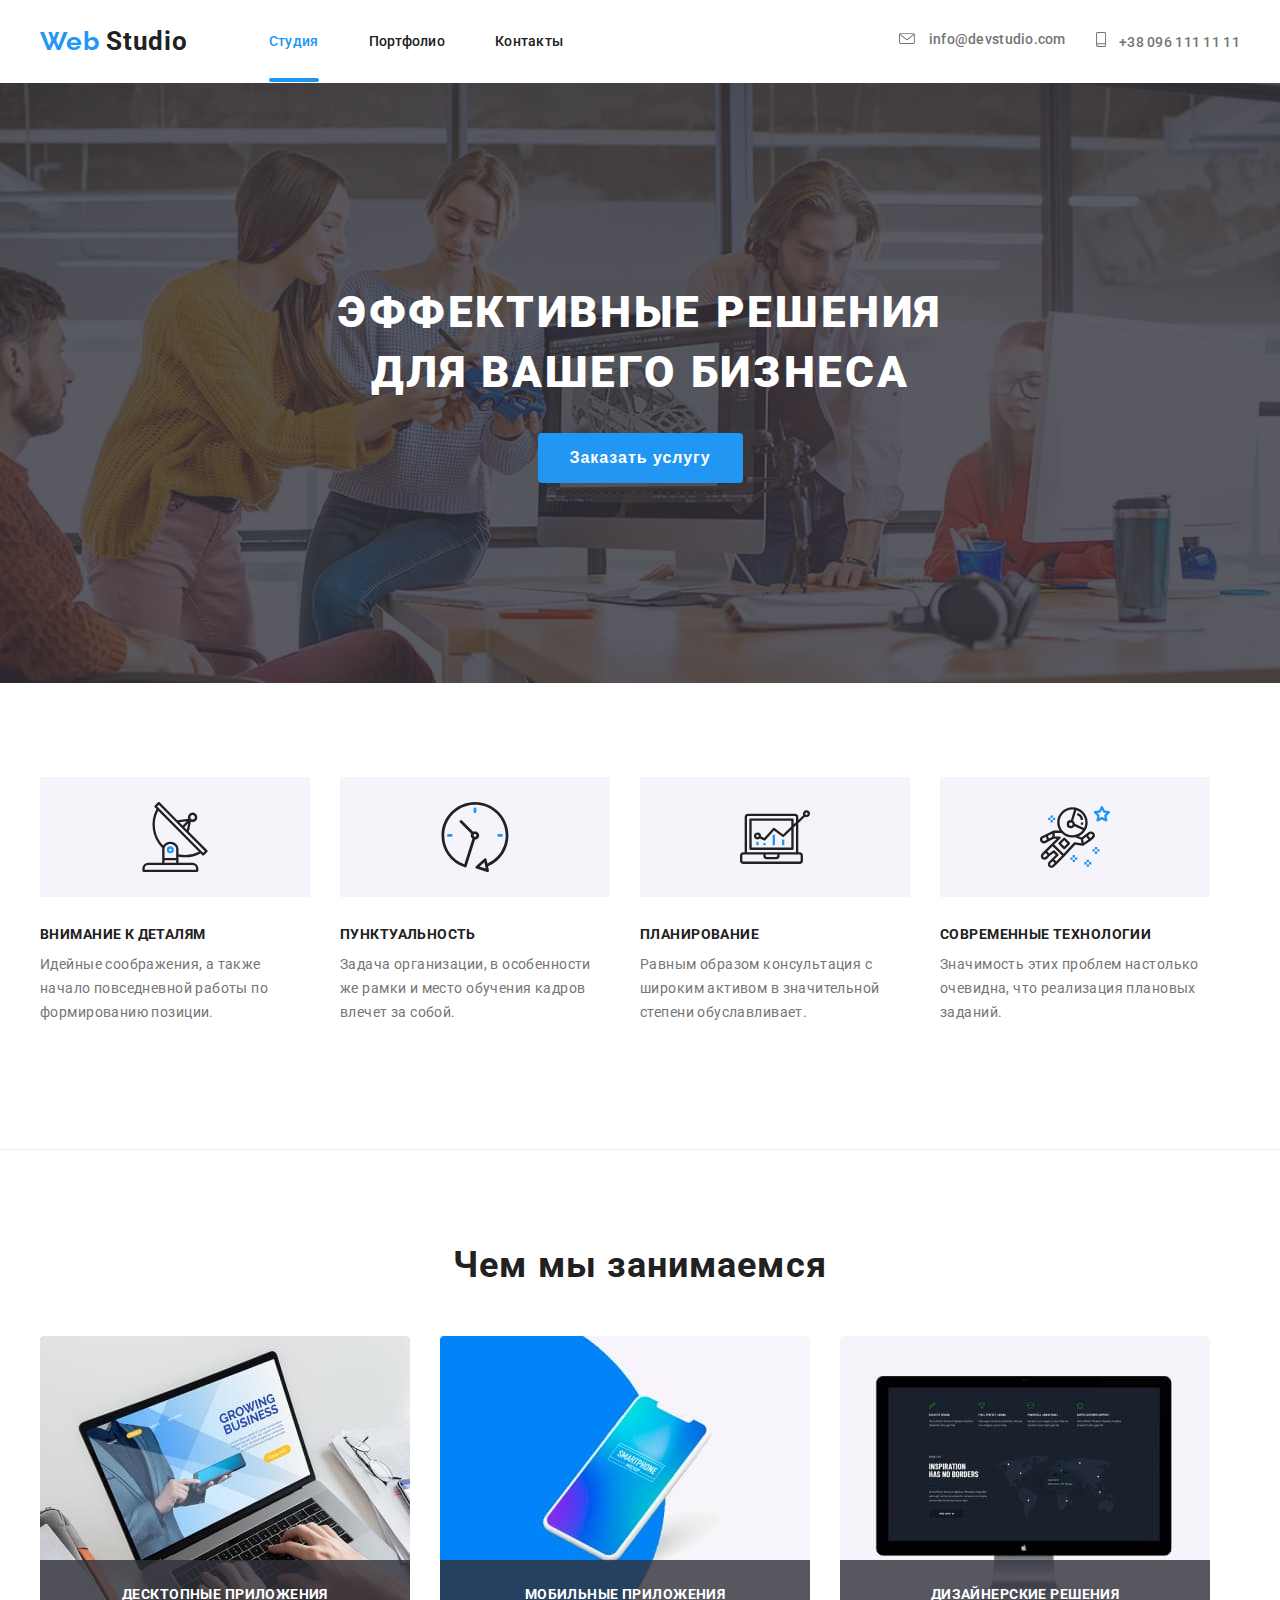
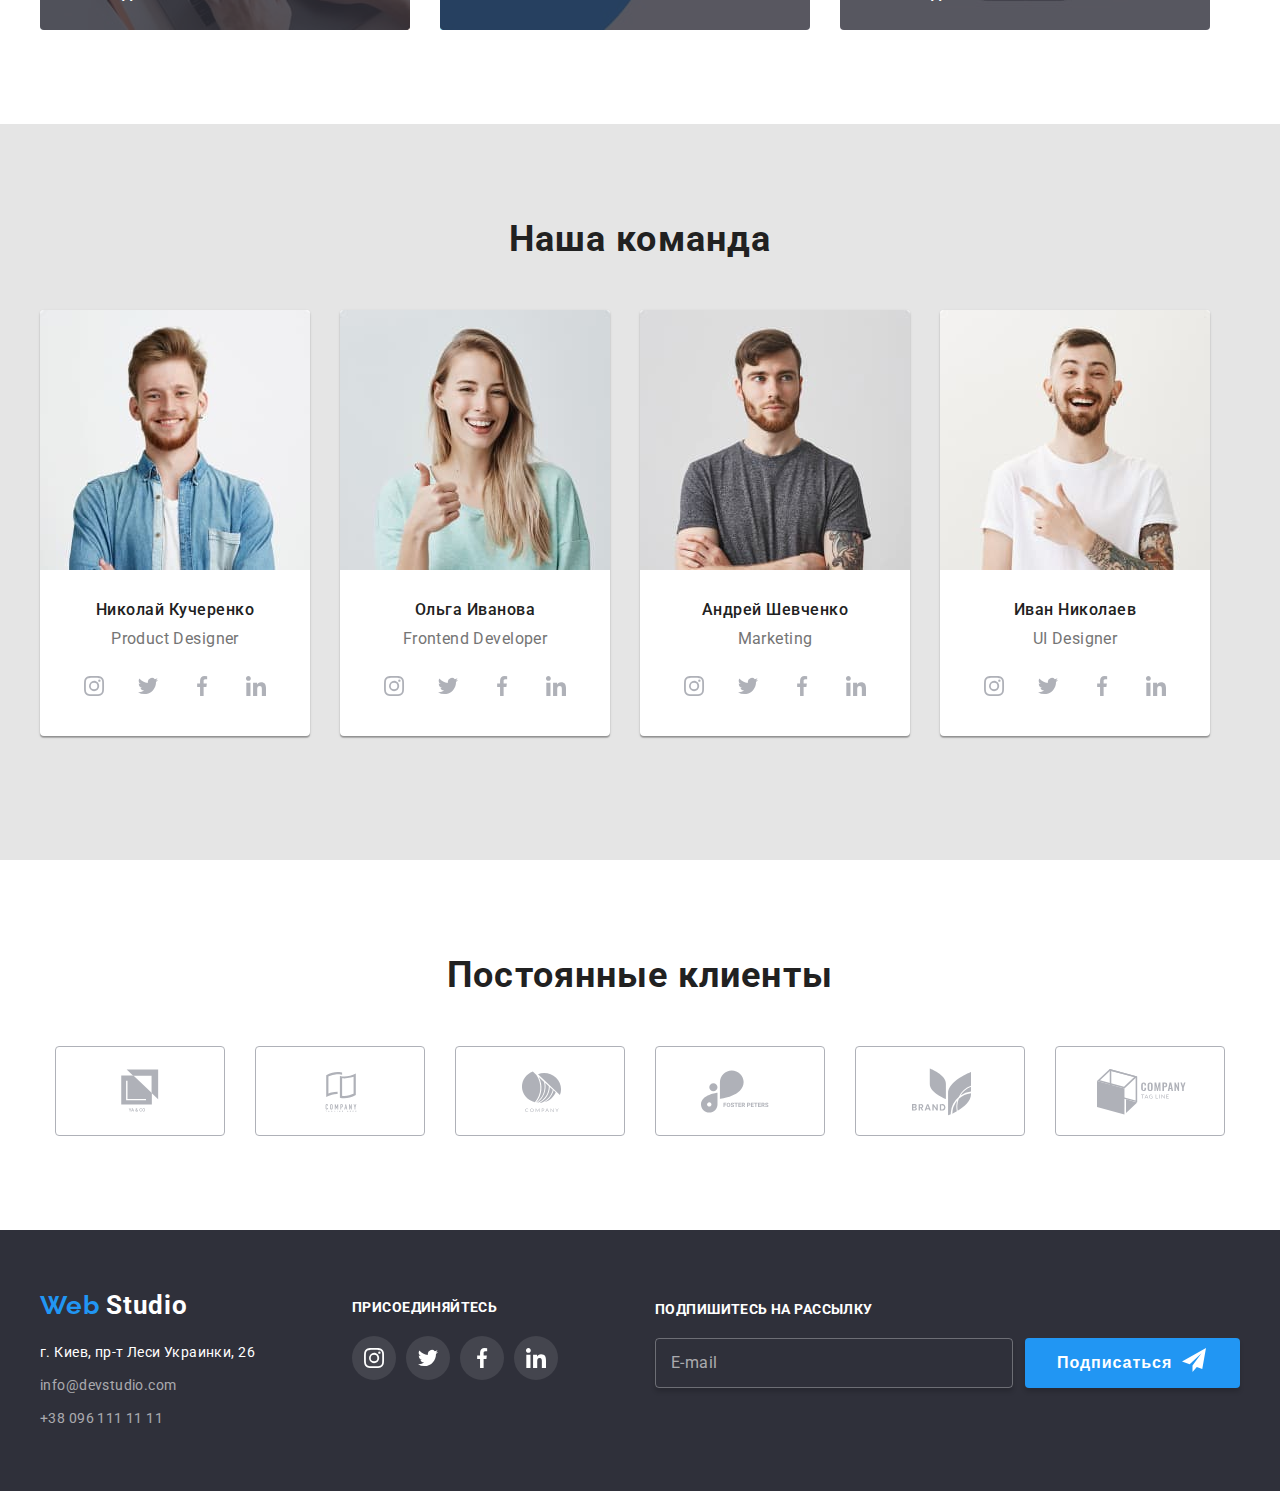
==== commit efd94958: "2" ====
--- a/index.html
+++ b/index.html
@@ -15,39 +15,25 @@
     <header class="header">
       <div class="container main-header">
         <!--  основная навигация-->
-        <nav class="nav main-header">
-          <a href="./index.html" class="logo">
-            <span class="logo-web">Web</span>
-            Studio
-          </a>
-          <ul class="list header-ul">
-            <li class="item">
-              <a href="./index.html" class="link active-link">
-                Студия
-                <div class="active"></div>
-              </a>
-            </li>
-            <li class="item">
-              <a href="./portfolio.html" class="link">Портфолио </a>
-            </li>
-            <li class="item">
-              <a href="#" class="link">Контакты</a>
-            </li>
-          </ul>
-          <button type="button" class="menu-button" data-menu-button>
-            <svg width="40" height="40">
-              <use
-                class="icon-menu"
-                href="./images/symbol-defs1.svg#icon-menu"
-              ></use>
-              <use
-                class="icon-close-menu"
-                href="./images/symbol-defs1.svg#icon-close-menu"
-              ></use>
-            </svg>
-          </button>
-          <div class="menu-container" data-menu>
-            <ul class="list menu-nav">
+        <a href="./index.html" class="logo">
+          <span class="logo-web">Web</span>
+          Studio
+        </a>
+        <button type="button" class="menu-button" data-menu-button>
+          <svg width="40" height="40">
+            <use
+              class="icon-menu"
+              href="./images/symbol-defs1.svg#icon-menu"
+            ></use>
+            <use
+              class="icon-close-menu"
+              href="./images/symbol-defs1.svg#icon-close-menu"
+            ></use>
+          </svg>
+        </button>
+        <div class="menu-container" data-menu>
+          <nav class="nav main-header">
+            <ul class="list header-ul menu-nav">
               <li class="item">
                 <a href="./index.html" class="link active-link">
                   Студия
@@ -61,44 +47,26 @@
                 <a href="#" class="link">Контакты</a>
               </li>
             </ul>
-            <ul class="list contact">
-              <li class="item">
-                <a href="mailto:info@devstudio.com" class="contact-link">
-                  <svg class="icon-envelope">
-                    <use href="./images/symbol-defs1.svg#icon-envelope"></use>
-                  </svg>
-                  info@devstudio.com
-                </a>
-              </li>
-              <li class="item">
-                <a href="tel:+380961111111" class="contact-link">
-                  <svg class="icon-smartphone">
-                    <use href="./images/symbol-defs1.svg#icon-smartphone"></use>
-                  </svg>
-                  +38 096 111 11 11
-                </a>
-              </li>
-            </ul>
-          </div>
-        </nav>
-        <ul class="list header-ul contact">
-          <li class="item">
-            <a href="mailto:info@devstudio.com" class="contact-link">
-              <svg class="icon-envelope">
-                <use href="./images/symbol-defs1.svg#icon-envelope"></use>
-              </svg>
-              info@devstudio.com
-            </a>
-          </li>
-          <li class="item">
-            <a href="tel:+380961111111" class="contact-link">
-              <svg class="icon-smartphone">
-                <use href="./images/symbol-defs1.svg#icon-smartphone"></use>
-              </svg>
-              +38 096 111 11 11
-            </a>
-          </li>
-        </ul>
+          </nav>
+          <ul class="list header-ul contact">
+            <li class="item">
+              <a href="mailto:info@devstudio.com" class="contact-link">
+                <svg class="icon-envelope">
+                  <use href="./images/symbol-defs1.svg#icon-envelope"></use>
+                </svg>
+                info@devstudio.com
+              </a>
+            </li>
+            <li class="item">
+              <a href="tel:+380961111111" class="contact-link">
+                <svg class="icon-smartphone">
+                  <use href="./images/symbol-defs1.svg#icon-smartphone"></use>
+                </svg>
+                +38 096 111 11 11
+              </a>
+            </li>
+          </ul>
+        </div>
       </div>
     </header>
     <!-- неповторяющийся контент-->
--- a/css/main.min.css
+++ b/css/main.min.css
@@ -1,2 +1,2 @@
-html{-webkit-box-sizing:border-box;box-sizing:border-box}*,*::before,*::after{-webkit-box-sizing:inherit;box-sizing:inherit}body{background-color:#fff;color:#757575;font-family:Roboto, sans-serif;font-style:normal;font-size:14px;line-height:1.14;letter-spacing:0.03em;margin:0px}a{text-decoration:none}h1,h2,h3,h4,h5,h6,p{margin-top:0px;margin-bottom:0px}img{display:block;max-width:100%;height:auto;z-index:10}.visualli-hidden{position:absolute;width:1px;height:1px;margin:-1px;padding:0px;border:0px;clip:rect(0 0 0 0);overflow:hidden}.list{list-style:none;margin-top:0px;margin-bottom:0px;padding-left:0px}.container{padding-left:15px;padding-right:15px;margin-left:auto;margin-right:auto}@media screen and (min-width: 480px){.container{width:480px}}@media screen and (min-width: 768px){.container{width:768px}}@media screen and (min-width: 1230px){.container{width:1230px}}.section-title{font-family:Roboto;font-style:normal;font-weight:700;font-size:28px;line-height:1.18;text-align:start;letter-spacing:.03em;color:#212121;text-align:center}@media screen and (min-width: 1230px){.section-title{font-family:Roboto;font-style:normal;font-weight:700;font-size:36px;line-height:1.17;text-align:start;letter-spacing:.03em;text-align:center}}.section{padding-top:60px;padding-bottom:60px}@media screen and (min-width: 1230px){.section{padding-top:94px;padding-bottom:94px}}.button{display:inline-block;text-align:center;background-color:#e5e5e5;color:#757575}.button.primary{background-color:#2196f3;color:#fff;font-weight:700;font-size:16px;line-height:1.87;letter-spacing:0.06em;padding:10px 32px;border:0px;border-radius:4px;width:205px;height:50px}.header{position:relative;background-color:#fff}@media screen and (max-width: 767px){.header{height:60px}}.nav{display:-webkit-box;display:-ms-flexbox;display:flex}.logo{display:inline-block;color:#212121;font-family:Raleway, sans-serif;font-family:Roboto;font-style:normal;font-weight:700;font-size:24px;line-height:1.17;text-align:start;letter-spacing:.03em}@media screen and (max-width: 767px){.logo{margin-top:16px;margin-bottom:16px}}@media screen and (min-width: 768px){.logo{margin-right:81px}}@media screen and (min-width: 1230px){.logo{font-family:Roboto;font-style:normal;font-weight:700;font-size:26px;line-height:1.19;text-align:start;letter-spacing:.03em}}.logo-web{color:#2196f3;font-family:Raleway, sans-serif}@media screen and (max-width: 767px){.header-ul{display:none}}.menu-button{display:-webkit-inline-box;display:-ms-inline-flexbox;display:inline-flex;margin:0;margin-left:auto;margin-top:10px;margin-bottom:10px;padding:0;height:40px;border:none;background-color:transparent}.menu-button:focus,.menu-button:hover{fill:#2196f3}@media screen and (min-width: 768px){.menu-button{display:none}}.menu-button .icon-close-menu{display:none}.menu-button.is-open .icon-close-menu{display:block}.menu-button.is-open .icon-menu{display:none}.menu-container{display:none;position:absolute;top:100%;left:0;width:100%;padding-top:60px;padding-bottom:60px;text-align:center;background-color:#fff;z-index:11;border-top:1px solid #ececec;-webkit-box-shadow:0px 1px 3px rgba(0,0,0,0.16),0px 2px 4px rgba(0,0,0,0.08),0px 4px 8px rgba(0,0,0,0.04);box-shadow:0px 1px 3px rgba(0,0,0,0.16),0px 2px 4px rgba(0,0,0,0.08),0px 4px 8px rgba(0,0,0,0.04)}.menu-container.is-open{display:block}.nav .link{position:relative;display:inline-block;color:#212121;font-family:Roboto;font-style:normal;font-weight:500;font-size:18px;line-height:1.17;text-align:start;letter-spacing:.02em;-webkit-transition:250ms cubic-bezier(0.4, 0, 0.2, 1);transition:250ms cubic-bezier(0.4, 0, 0.2, 1)}.nav .link:hover,.nav .link:focus{color:#2196f3;-webkit-transition:250ms cubic-bezier(0.4, 0, 0.2, 1);transition:250ms cubic-bezier(0.4, 0, 0.2, 1)}@media screen and (min-width: 768px){.nav .link{font-family:Roboto;font-style:normal;font-weight:500;font-size:14px;line-height:1.14;text-align:start;letter-spacing:.02em}}.active{position:absolute;bottom:0px;width:100%;height:4px;border-radius:2px;background-color:#2196f3}.menu-nav{padding-bottom:60px}.menu-nav .item:not(:last-child){margin-bottom:40px}.contact-link{display:inline-block;-webkit-box-align:center;-ms-flex-align:center;align-items:center;font-family:Roboto;font-style:normal;font-weight:500;font-size:18px;line-height:1.17;text-align:start;letter-spacing:.02em;text-decoration:none;color:#757575;-webkit-transition:color 250ms cubic-bezier(0.4, 0, 0.2, 1);transition:color 250ms cubic-bezier(0.4, 0, 0.2, 1)}.contact-link:hover,.contact-link:focus{color:#2196f3;-webkit-transition:250ms cubic-bezier(0.4, 0, 0.2, 1);transition:250ms cubic-bezier(0.4, 0, 0.2, 1)}@media screen and (min-width: 768px) and (max-width: 1229px){.contact-link{font-family:Roboto;font-style:normal;font-weight:500;font-size:12px;line-height:1.17;text-align:start;letter-spacing:.02em;padding-top:5px;padding-bottom:5px}}@media screen and (min-width: 768px){.contact-link{font-family:Roboto;font-style:normal;font-weight:500;font-size:14px;line-height:1.14;text-align:start;letter-spacing:.02em}}.icon-envelope{width:16px;height:11.2px;margin-right:10px;fill:currentColor}@media screen and (min-width: 768px) and (max-width: 1229px){.icon-envelope{margin-right:8px}}.icon-smartphone{width:10px;height:15px;margin-right:10px;fill:currentColor}@media screen and (min-width: 768px) and (max-width: 1229px){.icon-smartphone{margin-right:8px}}@media screen and (min-width: 768px){.main-header{display:-webkit-box;display:-ms-flexbox;display:flex;-webkit-box-align:center;-ms-flex-align:center;align-items:center}}@media screen and (min-width: 768px){.nav .header-ul{display:-webkit-box;display:-ms-flexbox;display:flex;margin-left:auto;margin-right:auto}}@media screen and (min-width: 768px){.header-ul .item:not(:last-child){margin-right:50px}}@media screen and (min-width: 1230px){.header-ul{display:-webkit-box;display:-ms-flexbox;display:flex}}@media screen and (min-width: 768px){.header-ul .link{position:relative;display:block;padding-top:32px;padding-bottom:32px;color:#212121;-webkit-transition:250ms cubic-bezier(0.4, 0, 0.2, 1);transition:250ms cubic-bezier(0.4, 0, 0.2, 1)}.header-ul .link:hover::after{opacity:1;-webkit-transform:scaleX(1);transform:scaleX(1);-webkit-transition:250ms cubic-bezier(0.4, 0, 0.2, 1);transition:250ms cubic-bezier(0.4, 0, 0.2, 1)}.header-ul .link::after{position:absolute;display:block;content:"";width:100%;height:4px;border-radius:2px;bottom:0px;background-color:#2196f3;opacity:0;-webkit-transform:scaleX(0);transform:scaleX(0);-webkit-transition:250ms cubic-bezier(0.4, 0, 0.2, 1);transition:250ms cubic-bezier(0.4, 0, 0.2, 1)}}@media screen and (min-width: 768px){.contact{margin-left:auto;margin-right:0px;-webkit-box-align:center;-ms-flex-align:center;align-items:center}}@media screen and (min-width: 768px){.contact .item:not(:last-child){margin-right:30px}}.contact .item:not(:last-child){margin-bottom:16px}@media screen and (min-width: 768px){.contact .item:not(:last-child){margin-bottom:0px;margin-right:0px}}@media screen and (min-width: 1230px){.contact .item:not(:last-child){margin-right:30px}}.link.active-link{color:#2196f3;-webkit-transition:250ms cubic-bezier(0.4, 0, 0.2, 1);transition:250ms cubic-bezier(0.4, 0, 0.2, 1)}@media screen and (max-width: 767px){.link.active-link{padding-bottom:12px}}@media screen and (min-width: 1230px){.header-ul .contact-link{display:block;padding-top:32px;padding-bottom:32px;-webkit-transition:250ms cubic-bezier(0.4, 0, 0.2, 1);transition:250ms cubic-bezier(0.4, 0, 0.2, 1)}}.footer{background-color:#2f303a}.footer-container{padding-top:60px;padding-bottom:60px}@media screen and (max-width: 1229px){.footer-container{-webkit-box-align:center;-ms-flex-align:center;align-items:center;text-align:center}}@media screen and (min-width: 1230px){.footer-container{display:-webkit-box;display:-ms-flexbox;display:flex;-webkit-box-align:baseline;-ms-flex-align:baseline;align-items:baseline;-webkit-box-pack:justify;-ms-flex-pack:justify;justify-content:space-between}}.logo-footer{display:inline-block;color:#fff;font-family:Roboto;font-style:normal;font-weight:700;font-size:24px;line-height:1.17;text-align:start;letter-spacing:.03em;margin-bottom:20px;font-family:Raleway, sans-serif}@media screen and (min-width: 1230px){.logo-footer{font-family:Roboto;font-style:normal;font-weight:700;font-size:26px;line-height:1.19;text-align:start;letter-spacing:.03em}}.address{color:#fff;font-family:Roboto;font-style:normal;font-weight:400;font-size:14px;line-height:1.71;text-align:center;letter-spacing:.03em}@media screen and (max-width: 1229px){.address{margin-bottom:60px}}@media screen and (min-width: 1230px){.address{display:-webkit-box;display:-ms-flexbox;display:flex;-webkit-box-orient:vertical;-webkit-box-direction:normal;-ms-flex-direction:column;flex-direction:column}}.address-text{margin-bottom:8px}@media screen and (min-width: 1230px){.address-text{margin-bottom:9px}}.address-link{display:block;color:rgba(255,255,255,0.6)}.address-link:not(:last-child){margin-bottom:8px}@media screen and (min-width: 1230px){.address-link:not(:last-child){margin-bottom:9px}}@media screen and (min-width: 1230px){.address-link{display:-webkit-inline-box;display:-ms-inline-flexbox;display:inline-flex}}.footer-div .b{margin-top:10px}.b{display:block;color:#fff;font-weight:700;text-transform:uppercase;margin-bottom:20px}.footer__social-networks{display:-webkit-box;display:-ms-flexbox;display:flex;width:206px;margin-left:auto;margin-right:auto}@media screen and (max-width: 1229px){.footer__social-networks{margin-bottom:60px}}.footer__social-networks .element:not(:last-child){margin-right:10px}.footer__social-networks .link{display:-webkit-inline-box;display:-ms-inline-flexbox;display:inline-flex;width:44px;height:44px;background:rgba(255,255,255,0.1);border-radius:50%;background-repeat:no-repeat;background-position:center;background-size:20px;fill:#fff;-webkit-transition:250ms cubic-bezier(0.4, 0, 0.2, 1);transition:250ms cubic-bezier(0.4, 0, 0.2, 1)}.footer__social-networks .link:hover,.footer__social-networks .link:focus{background-color:#2196f3;-webkit-transition:250ms cubic-bezier(0.4, 0, 0.2, 1);transition:250ms cubic-bezier(0.4, 0, 0.2, 1)}#icon-instagram,#icon-twitter,#icon-facebook,#icon-linkedin,#icon-logo-1{fill:currentColor}.footer-mail{width:100%;height:50px;opacity:1;border:1px solid rgba(255,255,255,0.3);-webkit-box-sizing:border-box;box-sizing:border-box;-webkit-box-shadow:0px 4px 4px rgba(0,0,0,0.15);box-shadow:0px 4px 4px rgba(0,0,0,0.15);border-radius:4px;color:rgba(255,255,255,0.6);background-color:transparent}@media screen and (min-width: 480px){.footer-mail{width:450px}}@media screen and (max-width: 1229px){.footer-mail{margin-bottom:20px}}@media screen and (min-width: 1230px){.footer-mail{width:358px;padding-left:16px}}.footer .field{position:relative;display:block;margin-top:0px;width:450px;margin-right:auto;margin-left:auto}@media screen and (max-width: 479px){.footer .field{width:100%}}@media screen and (min-width: 1230px){.footer .field{width:358px;height:50px;margin-right:12px}}.footer-place{position:absolute;left:16px;top:50%;-webkit-transform:translateY(-50%);transform:translateY(-50%);opacity:1;font-family:Roboto;font-style:normal;font-weight:400;font-size:16px;line-height:1.3;text-align:start;letter-spacing:.03em;color:rgba(255,255,255,0.6)}.footer .button.primary{display:-webkit-box;display:-ms-flexbox;display:flex;width:215px;-webkit-box-shadow:0px 4px 4px rgba(0,0,0,0.15);box-shadow:0px 4px 4px rgba(0,0,0,0.15);margin-left:auto;margin-right:auto}.icon-send{display:inline-block;margin-left:10px;width:24px;height:24px}.field:focus-within>.footer-place,.footer-mail:not(:placeholder-shown)+.footer-place{opacity:0;-webkit-transition:250ms cubic-bezier(0.4, 0, 0.2, 1);transition:250ms cubic-bezier(0.4, 0, 0.2, 1);font-family:Roboto;font-style:normal;font-weight:400;font-size:12px;line-height:1.17;text-align:start;letter-spacing:.03em;color:#2196f3}@media screen and (min-width: 768px){.footer-tablet{display:-webkit-box;display:-ms-flexbox;display:flex}}@media screen and (min-width: 1230px){.footer-tablet{width:100%}}@media screen and (min-width: 768px) and (max-width: 1229px){.footer-div{margin-left:auto;margin-right:auto}}@media screen and (min-width: 1230px){.footer-div:last-child{margin-left:auto;margin-right:auto}}@media screen and (min-width: 1230px){.flex{display:-webkit-box;display:-ms-flexbox;display:flex}}.hero{background-color:rgba(47,48,58,0.8);background-image:-webkit-gradient(linear, left top, left bottom, from(rgba(47,48,58,0.8)), to(rgba(47,48,58,0.8))),url(../images/Header-img.jpg);background-image:linear-gradient(rgba(47,48,58,0.8), rgba(47,48,58,0.8)),url(../images/Header-img.jpg);height:400px;max-width:1600px;margin-left:auto;margin-right:auto;background-repeat:no-repeat;background-position:center;background-size:cover}@media screen and (min-width: 1230px){.hero{height:600px}}.hero .container{padding-top:118px;padding-bottom:118px;text-align:center}@media screen and (min-width: 1230px){.hero .container{padding-top:200px;padding-bottom:200px}}.hero-title{color:#fff;font-family:Roboto;font-style:normal;font-weight:900;font-size:26px;line-height:1.62;text-align:center;letter-spacing:.06em;text-transform:uppercase}@media screen and (min-width: 1230px){.hero-title{font-family:Roboto;font-style:normal;font-weight:900;font-size:44px;line-height:1.36;text-align:center;letter-spacing:.06em}}.hero .button{margin-top:30px}.backdrop.is-hidden{opacity:0;pointer-events:none;-webkit-transition:250ms cubic-bezier(0.4, 0, 0.2, 1);transition:250ms cubic-bezier(0.4, 0, 0.2, 1)}.backdrop{position:fixed;width:100%;height:100%;top:0px;left:0px;background:rgba(0,0,0,0.2);opacity:1;z-index:110;-webkit-transition:250ms cubic-bezier(0.4, 0, 0.2, 1);transition:250ms cubic-bezier(0.4, 0, 0.2, 1)}.modal{position:absolute;top:50%;left:50%;padding:40px;-webkit-transform:translate3d(-50%, -50%, 0);transform:translate3d(-50%, -50%, 0);background-color:#fff;text-align:center;z-index:111}@media screen and (min-width: 480px) and (max-width: 1229px){.modal{width:450px;height:609px;-webkit-box-shadow:0px 2px 1px rgba(0,0,0,0.2),0px 1px 1px rgba(0,0,0,0.14),0px 1px 3px rgba(0,0,0,0.12);box-shadow:0px 2px 1px rgba(0,0,0,0.2),0px 1px 1px rgba(0,0,0,0.14),0px 1px 3px rgba(0,0,0,0.12);border-radius:4px}}@media screen and (min-width: 1230px){.modal{min-width:528px;height:581px}}@media screen and (max-width: 479px){.modal{width:100%}}@media screen and (max-height: 609px){.modal{height:100%}}.modal-title{font-family:Roboto;font-style:normal;font-weight:700;font-size:20px;line-height:1.5;text-align:start;letter-spacing:.03em;color:#212121}@media screen and (min-width: 1230px){.modal-title{font-family:Roboto;font-style:normal;font-weight:700;font-size:20px;line-height:1.15;text-align:start;letter-spacing:.03em}}.modal .icon-close{position:absolute;top:8px;right:8px;width:30px;height:30px;border-radius:50%;border:1px solid rgba(0,0,0,0.1);z-index:112}.form .button{margin-top:30px}@media screen and (max-height: 609px){.form .button{margin-top:5px}}.field{position:relative;display:-webkit-box;display:-ms-flexbox;display:flex;-webkit-box-align:center;-ms-flex-align:center;align-items:center;margin-top:28px}.form-input{display:block;width:370px;height:40px;padding-left:42px;border:1px solid rgba(33,33,33,0.2);-webkit-box-sizing:border-box;box-sizing:border-box;border-radius:4px}@media screen and (min-width: 1230px){.form-input{width:448px;height:40px}}.form-input:not(:placeholder-shown)+.form-label{-webkit-transform:translate(-26px, -32px);transform:translate(-26px, -32px);-webkit-transition:250ms cubic-bezier(0.4, 0, 0.2, 1);transition:250ms cubic-bezier(0.4, 0, 0.2, 1);font-family:Roboto;font-style:normal;font-weight:400;font-size:12px;line-height:1.17;text-align:start;letter-spacing:.03em;color:#2196f3}.field:focus-within>.form-icon,.form-input:not(:placeholder-shown)+.form-icon{fill:#2196f3;-webkit-transition:250ms cubic-bezier(0.4, 0, 0.2, 1);transition:250ms cubic-bezier(0.4, 0, 0.2, 1)}.form-label{position:absolute;top:12px;left:42px;font-family:Roboto;font-style:normal;font-weight:400;font-size:14px;line-height:1.14;text-align:start;letter-spacing:.01em;-webkit-transition:250ms cubic-bezier(0.4, 0, 0.2, 1);transition:250ms cubic-bezier(0.4, 0, 0.2, 1)}.field:focus-within>.form-label{-webkit-transform:translate(-26px, -32px);transform:translate(-26px, -32px);-webkit-transition:250ms cubic-bezier(0.4, 0, 0.2, 1);transition:250ms cubic-bezier(0.4, 0, 0.2, 1);font-size:12px;line-height:1.17;color:#2196f3}.icon-person,.icon-phone,.icon-email{position:absolute;width:18px;height:18px;top:11px;left:16px}.comment{display:block;resize:none;width:370px;height:120px;padding-left:16px;padding-top:12px;border:1px solid rgba(33,33,33,0.2);-webkit-box-sizing:border-box;box-sizing:border-box;border-radius:4px}@media screen and (min-width: 1230px){.comment{width:448px}}@media screen and (max-height: 609px){.comment{height:30px}}.com{top:12px;left:16px;-webkit-transition:250ms cubic-bezier(0.4, 0, 0.2, 1);transition:250ms cubic-bezier(0.4, 0, 0.2, 1)}.field:focus-within>.com{font-family:Roboto;font-style:normal;font-weight:400;font-size:12px;line-height:1.17;text-align:start;letter-spacing:.03em;color:#2196f3;-webkit-transform:translateY(-32px);transform:translateY(-32px);-webkit-transition:250ms cubic-bezier(0.4, 0, 0.2, 1);transition:250ms cubic-bezier(0.4, 0, 0.2, 1)}.comment:not(:placeholder-shown)+.com{font-family:Roboto;font-style:normal;font-weight:400;font-size:12px;line-height:1.17;text-align:start;letter-spacing:.03em;color:#2196f3;-webkit-transform:translateY(-32px);transform:translateY(-32px);-webkit-transition:250ms cubic-bezier(0.4, 0, 0.2, 1);transition:250ms cubic-bezier(0.4, 0, 0.2, 1)}.name{margin-top:30px}.checkbox-field{display:-webkit-box;display:-ms-flexbox;display:flex;-webkit-box-align:center;-ms-flex-align:center;align-items:center;-webkit-box-pack:center;-ms-flex-pack:center;justify-content:center;margin-top:20px}.chec{color:#2196f3;text-decoration:underline}.icn{display:inline-block;width:15px;height:15px;margin-right:7px;border:1.5px solid #2a2a2a;border-radius:1px;-webkit-transition:250ms cubic-bezier(0.4, 0, 0.2, 1);transition:250ms cubic-bezier(0.4, 0, 0.2, 1)}@media screen and (max-width: 479px){.icn{min-width:15px;min-height:15px}}.checkbox:checked+.icn{-webkit-transform:scale(1.2);transform:scale(1.2);border-color:transparent;background-image:url(../../images/check.svg);background-color:#2196f3;background-size:contain;background-origin:border-box}.checkbox-label{font-family:Roboto;font-style:normal;font-weight:400;font-size:12px;line-height:1.17;text-align:start;letter-spacing:.03em}@media screen and (min-width: 1230px){.checkbox-label{font-family:Roboto;font-style:normal;font-weight:400;font-size:14px;line-height:1.71;text-align:start;letter-spacing:.03em}}@media screen and (min-width: 768px){.flex-featurest{display:-webkit-box;display:-ms-flexbox;display:flex;-ms-flex-wrap:wrap;flex-wrap:wrap}}@media screen and (min-width: 768px) and (max-width: 1229px){.flex-featurest{-ms-flex-wrap:wrap;flex-wrap:wrap}}.flex-featurest .element{width:450px}@media screen and (max-width: 479px){.flex-featurest .element{width:100%}}@media screen and (min-width: 768px){.flex-featurest .element{width:354px;margin-right:30px}}@media screen and (min-width: 768px) and (max-width: 1229px){.flex-featurest .element:nth-child(2n){margin-right:0px}}@media screen and (min-width: 1230px){.flex-featurest .element{width:270px;margin-right:30px}}.section-title.features{color:#212121;font-family:Roboto;font-style:normal;font-weight:700;font-size:14px;line-height:1.14;text-align:start;letter-spacing:.03em;text-transform:uppercase;margin-bottom:10px}@media screen and (max-width: 767px){.section-title.features{text-align:center}}.text.features{font-family:Roboto;font-style:normal;font-weight:400;font-size:14px;line-height:1.71;text-align:start;letter-spacing:.03em;margin-bottom:30px}.icon-antenna::before{display:block;content:"";width:450px;height:120px;background-image:url(../images/antenna.svg);background-position:center;background-repeat:no-repeat;background-color:#f5f4fa;margin-bottom:30px}@media screen and (max-width: 479px){.icon-antenna::before{display:block;content:"";width:100%;height:120px;background-image:url(../images/antenna.svg);background-position:center;background-repeat:no-repeat}}@media screen and (min-width: 768px){.icon-antenna::before{display:block;content:"";width:354px;height:120px;background-image:url(../images/antenna.svg);background-position:center;background-repeat:no-repeat}}@media screen and (min-width: 1230px){.icon-antenna::before{display:block;content:"";width:270px;height:120px;background-image:url(../images/antenna.svg);background-position:center;background-repeat:no-repeat}}.icon-clock::before{display:block;content:"";width:450px;height:120px;background-image:url(../images/clock.svg);background-position:center;background-repeat:no-repeat;background-color:#f5f4fa;margin-bottom:30px}@media screen and (max-width: 479px){.icon-clock::before{display:block;content:"";width:100%;height:120px;background-image:url(../images/clock.svg);background-position:center;background-repeat:no-repeat}}@media screen and (min-width: 768px){.icon-clock::before{display:block;content:"";width:354px;height:120px;background-image:url(../images/clock.svg);background-position:center;background-repeat:no-repeat}}@media screen and (min-width: 1230px){.icon-clock::before{display:block;content:"";width:270px;height:120px;background-image:url(../images/clock.svg);background-position:center;background-repeat:no-repeat}}.icon-diagram::before{display:block;content:"";width:450px;height:120px;background-image:url(../images/diagram.svg);background-position:center;background-repeat:no-repeat;background-color:#f5f4fa;margin-bottom:30px}@media screen and (max-width: 479px){.icon-diagram::before{display:block;content:"";width:100%;height:120px;background-image:url(../images/diagram.svg);background-position:center;background-repeat:no-repeat}}@media screen and (min-width: 768px){.icon-diagram::before{display:block;content:"";width:354px;height:120px;background-image:url(../images/diagram.svg);background-position:center;background-repeat:no-repeat}}@media screen and (min-width: 1230px){.icon-diagram::before{display:block;content:"";width:270px;height:120px;background-image:url(../images/diagram.svg);background-position:center;background-repeat:no-repeat}}.icon-astronaut::before{display:block;content:"";width:450px;height:120px;background-image:url(../images/astronaut.svg);background-position:center;background-repeat:no-repeat;background-color:#f5f4fa;margin-bottom:30px}@media screen and (max-width: 479px){.icon-astronaut::before{display:block;content:"";width:100%;height:120px;background-image:url(../images/astronaut.svg);background-position:center;background-repeat:no-repeat}}@media screen and (min-width: 768px){.icon-astronaut::before{display:block;content:"";width:354px;height:120px;background-image:url(../images/astronaut.svg);background-position:center;background-repeat:no-repeat}}@media screen and (min-width: 1230px){.icon-astronaut::before{display:block;content:"";width:270px;height:120px;background-image:url(../images/astronaut.svg);background-position:center;background-repeat:no-repeat}}.employment{border-top:1px solid #ececec}@media screen and (max-width: 1229px){.employment{display:none}}.employment-list{display:-webkit-box;display:-ms-flexbox;display:flex}.employment-list,.specialists{margin-top:50px}.employment-list .element{position:relative;width:370px;margin-right:30px}.employment-list .element:nth-child(3n){margin-right:0px}.employment-list .link{position:absolute;bottom:0px;display:inline-block;padding:27px 0px;width:370px;text-align:center;color:#fff;background:rgba(47,48,58,0.8);border-radius:0px 0px 4px 4px;font-weight:700;text-transform:uppercase}.center{text-align:center}.specialists{margin-top:30px}@media screen and (min-width: 768px){.specialists{display:-webkit-box;display:-ms-flexbox;display:flex}}@media screen and (min-width: 768px) and (max-width: 1229px){.specialists{-ms-flex-wrap:wrap;flex-wrap:wrap}}@media screen and (min-width: 1230px){.specialists{margin-top:50px}}.specialists>.element{width:450px;margin-bottom:30px;background-color:#fff;border-radius:4px;overflow:hidden;-webkit-box-shadow:0px 2px 1px rgba(0,0,0,0.2),0px 1px 1px rgba(0,0,0,0.14),0px 1px 3px rgba(0,0,0,0.12);box-shadow:0px 2px 1px rgba(0,0,0,0.2),0px 1px 1px rgba(0,0,0,0.14),0px 1px 3px rgba(0,0,0,0.12)}@media screen and (max-width: 480px){.specialists>.element{width:100%}}@media screen and (min-width: 768px){.specialists>.element{width:354px;margin-right:30px}}@media screen and (min-width: 768px) and (min-width: 768px) and (max-width: 1229px){.specialists>.element:nth-child(2n){margin-right:0px}}@media screen and (min-width: 1230px){.specialists>.element{width:270px}}.company-specialists .img{width:450px;height:320px}@media screen and (max-width: 480px){.company-specialists .img{width:100%}}@media screen and (min-width: 768px){.company-specialists .img{width:354px;height:260px}}@media screen and (min-width: 1230px){.company-specialists .img{width:270px;height:260px}}@media screen and (min-width: 1230px){.specialists .element:nth-child(4n){margin-right:0px}}.section.company-specialists{background-color:#e5e5e5}.section-title.specialist{color:#212121;font-weight:500}.specialists .center{padding-top:30px;padding-bottom:24px}.specialist{font-size:16px;line-height:1.19;margin-bottom:10px}.specialist-name{font-weight:400;margin-bottom:16px}.social-networks,.footer__social-networks{display:-webkit-box;display:-ms-flexbox;display:flex}.social-networks{width:206px;margin-left:auto;margin-right:auto}.social-networks .element{margin-right:10px}.social-networks .element:nth-last-child(-n+1){margin-right:0px}.social-networks .link{display:inline-block;width:44px;height:44px;background-repeat:no-repeat;background-position:center;border-radius:50%;fill:#afb1b8;-webkit-transition:250ms cubic-bezier(0.4, 0, 0.2, 1);transition:250ms cubic-bezier(0.4, 0, 0.2, 1)}.social-networks .link:hover,.social-networks .link:focus{fill:#fff;background-color:#2196f3;-webkit-transition:250ms cubic-bezier(0.4, 0, 0.2, 1);transition:250ms cubic-bezier(0.4, 0, 0.2, 1)}.icon-instagram,.icon-twitter,.icon-facebook,.icon-linkedin{width:44px;height:44px}.customers{-webkit-box-pack:center;-ms-flex-pack:center;justify-content:center;margin-top:30px}@media screen and (min-width: 480px){.customers{display:-webkit-box;display:-ms-flexbox;display:flex}}@media screen and (min-width: 480px) and (max-width: 1229px){.customers{-ms-flex-wrap:wrap;flex-wrap:wrap}}@media screen and (min-width: 1230px){.customers{margin-top:50px}}.customers .element{margin-right:30px;width:210px;height:90px;-webkit-transition:250ms cubic-bezier(0.4, 0, 0.2, 1);transition:250ms cubic-bezier(0.4, 0, 0.2, 1)}@media screen and (max-width: 479px){.customers .element{display:block;margin-left:auto;margin-right:auto;margin-bottom:30px}.customers .element:nth-child(n+6){margin-bottom:0px}}@media screen and (min-width: 480px) and (max-width: 767px){.customers .element{margin-bottom:30px}.customers .element:nth-child(2n){margin-right:0px}.customers .element:nth-child(n+5){margin-bottom:0px}}@media screen and (min-width: 768px) and (max-width: 1229px){.customers .element{margin-bottom:30px;width:226px;height:90px}.customers .element:nth-child(n+4){margin-bottom:0px}.customers .element:nth-child(3n){margin-right:0px}}@media screen and (min-width: 1230px){.customers .element{width:170px;height:90px}}.customers-link{display:block;fill:#afb1b8;border:1px solid #afb1b8;border-radius:4px;width:210px;height:90px;-webkit-transition:250ms cubic-bezier(0.4, 0, 0.2, 1);transition:250ms cubic-bezier(0.4, 0, 0.2, 1)}.customers-link:focus{border-color:#2196f3;fill:#2196f3;-webkit-transition:250ms cubic-bezier(0.4, 0, 0.2, 1);transition:250ms cubic-bezier(0.4, 0, 0.2, 1)}.customers .customers-link:hover{border-color:#2196f3;fill:#2196f3;-webkit-transition:250ms cubic-bezier(0.4, 0, 0.2, 1);transition:250ms cubic-bezier(0.4, 0, 0.2, 1)}@media screen and (min-width: 768px){.customers-link{width:226px;height:90px}}@media screen and (min-width: 1230px){.customers-link{width:170px;height:90px}}.icon{width:210px;height:90px}@media screen and (min-width: 768px){.icon{width:226px;height:90px}}@media screen and (min-width: 1230px){.icon{width:170px;height:90px}}#icon-logo-1,#icon-logo-2,#icon-logo-3,#icon-logo-4,#icon-logo-5,#icon-logo-6{fill:currentColor}@media screen and (min-width: 1230px){.customers .element:nth-child(6n){margin-right:0px}}
+html{-webkit-box-sizing:border-box;box-sizing:border-box}*,*::before,*::after{-webkit-box-sizing:inherit;box-sizing:inherit}body{background-color:#fff;color:#757575;font-family:Roboto, sans-serif;font-style:normal;font-size:14px;line-height:1.14;letter-spacing:0.03em;margin:0px}a{text-decoration:none}h1,h2,h3,h4,h5,h6,p{margin-top:0px;margin-bottom:0px}img{display:block;max-width:100%;height:auto;z-index:10}.visualli-hidden{position:absolute;width:1px;height:1px;margin:-1px;padding:0px;border:0px;clip:rect(0 0 0 0);overflow:hidden}.list{list-style:none;margin-top:0px;margin-bottom:0px;padding-left:0px}.container{padding-left:15px;padding-right:15px;margin-left:auto;margin-right:auto}@media screen and (min-width: 480px){.container{width:480px}}@media screen and (min-width: 768px){.container{width:768px}}@media screen and (min-width: 1230px){.container{width:1230px}}.section-title{font-family:Roboto;font-style:normal;font-weight:700;font-size:28px;line-height:1.18;text-align:start;letter-spacing:.03em;color:#212121;text-align:center}@media screen and (min-width: 1230px){.section-title{font-family:Roboto;font-style:normal;font-weight:700;font-size:36px;line-height:1.17;text-align:start;letter-spacing:.03em;text-align:center}}.section{padding-top:60px;padding-bottom:60px}@media screen and (min-width: 1230px){.section{padding-top:94px;padding-bottom:94px}}.button{display:inline-block;text-align:center;background-color:#e5e5e5;color:#757575}.button.primary{background-color:#2196f3;color:#fff;font-weight:700;font-size:16px;line-height:1.87;letter-spacing:0.06em;padding:10px 32px;border:0px;border-radius:4px;width:205px;height:50px}.header{position:relative;background-color:#fff}@media screen and (max-width: 767px){.header{height:60px}}.main-header{display:-webkit-box;display:-ms-flexbox;display:flex}@media screen and (min-width: 768px){.main-header{-webkit-box-align:center;-ms-flex-align:center;align-items:center}}.menu-container{width:100%}@media screen and (max-width: 767px){.menu-container{display:none;position:absolute;top:100%;left:0;padding-top:60px;padding-bottom:60px;text-align:center;background-color:#fff;z-index:11;border-top:1px solid #ececec;-webkit-box-shadow:0px 1px 3px rgba(0,0,0,0.16),0px 2px 4px rgba(0,0,0,0.08),0px 4px 8px rgba(0,0,0,0.04);box-shadow:0px 1px 3px rgba(0,0,0,0.16),0px 2px 4px rgba(0,0,0,0.08),0px 4px 8px rgba(0,0,0,0.04)}.menu-container.is-open{display:block}}@media screen and (min-width: 768px){.menu-container{display:-webkit-box;display:-ms-flexbox;display:flex;width:516px}}@media screen and (min-width: 1230px){.menu-container{width:971px}}.logo{display:block;color:#212121;font-family:Roboto;font-style:normal;font-weight:700;font-size:24px;line-height:1.17;text-align:start;letter-spacing:.03em;font-family:Raleway, sans-serif}@media screen and (max-width: 767px){.logo{margin-top:16px;margin-bottom:16px}}@media screen and (min-width: 768px){.logo{margin-right:81px}}@media screen and (min-width: 1230px){.logo{font-family:Roboto;font-style:normal;font-weight:700;font-size:26px;line-height:1.19;text-align:start;letter-spacing:.03em}}.logo-web{color:#2196f3;font-family:Raleway, sans-serif}.menu-button{display:-webkit-inline-box;display:-ms-inline-flexbox;display:inline-flex;margin:0;margin-left:auto;margin-top:10px;margin-bottom:10px;padding:0;height:40px;border:none;background-color:transparent}.menu-button:focus,.menu-button:hover{fill:#2196f3}@media screen and (min-width: 768px){.menu-button{display:none}}.menu-button .icon-close-menu{display:none}.menu-button.is-open .icon-close-menu{display:block}.menu-button.is-open .icon-menu{display:none}.nav .link{position:relative;display:inline-block;color:#212121;font-family:Roboto;font-style:normal;font-weight:500;font-size:18px;line-height:1.17;text-align:start;letter-spacing:.02em;-webkit-transition:250ms cubic-bezier(0.4, 0, 0.2, 1);transition:250ms cubic-bezier(0.4, 0, 0.2, 1)}.nav .link:hover,.nav .link:focus{color:#2196f3;-webkit-transition:250ms cubic-bezier(0.4, 0, 0.2, 1);transition:250ms cubic-bezier(0.4, 0, 0.2, 1)}@media screen and (min-width: 768px){.nav .link{font-family:Roboto;font-style:normal;font-weight:500;font-size:14px;line-height:1.14;text-align:start;letter-spacing:.02em}}@media screen and (max-width: 767px){.menu-nav{margin-bottom:60px;margin-left:auto;margin-right:auto}}@media screen and (max-width: 767px){.menu-nav .item:not(:last-child){margin-bottom:40px}}.contact-link{display:inline-block;-webkit-box-align:center;-ms-flex-align:center;align-items:center;font-family:Roboto;font-style:normal;font-weight:500;font-size:18px;line-height:1.17;text-align:start;letter-spacing:.02em;text-decoration:none;color:#757575;-webkit-transition:color 250ms cubic-bezier(0.4, 0, 0.2, 1);transition:color 250ms cubic-bezier(0.4, 0, 0.2, 1)}.contact-link:hover,.contact-link:focus{color:#2196f3;-webkit-transition:250ms cubic-bezier(0.4, 0, 0.2, 1);transition:250ms cubic-bezier(0.4, 0, 0.2, 1)}@media screen and (min-width: 768px) and (max-width: 1229px){.contact-link{font-family:Roboto;font-style:normal;font-weight:500;font-size:12px;line-height:1.17;text-align:start;letter-spacing:.02em;padding-top:5px;padding-bottom:5px}}@media screen and (min-width: 768px){.contact-link{font-family:Roboto;font-style:normal;font-weight:500;font-size:14px;line-height:1.14;text-align:start;letter-spacing:.02em}}.icon-envelope{width:16px;height:11.2px;margin-right:10px;fill:currentColor}@media screen and (min-width: 768px) and (max-width: 1229px){.icon-envelope{margin-right:8px}}.icon-smartphone{width:10px;height:15px;margin-right:10px;fill:currentColor}@media screen and (min-width: 768px) and (max-width: 1229px){.icon-smartphone{margin-right:8px}}@media screen and (min-width: 768px){.contact{margin-right:0px;margin-left:auto;margin-top:auto;margin-bottom:auto}}@media screen and (min-width: 768px){.nav .header-ul{display:-webkit-box;display:-ms-flexbox;display:flex;margin-left:auto;margin-right:auto}}@media screen and (min-width: 768px){.header-ul .item:not(:last-child){margin-right:50px}}@media screen and (min-width: 1230px){.header-ul{display:-webkit-box;display:-ms-flexbox;display:flex}}@media screen and (min-width: 768px){.header-ul .link{position:relative;display:block;padding-top:32px;padding-bottom:32px;color:#212121;-webkit-transition:250ms cubic-bezier(0.4, 0, 0.2, 1);transition:250ms cubic-bezier(0.4, 0, 0.2, 1)}.header-ul .link:hover::after{opacity:1;-webkit-transform:scaleX(1);transform:scaleX(1);-webkit-transition:250ms cubic-bezier(0.4, 0, 0.2, 1);transition:250ms cubic-bezier(0.4, 0, 0.2, 1)}.header-ul .link::after{position:absolute;display:block;content:"";width:100%;height:4px;border-radius:2px;bottom:0px;background-color:#2196f3;opacity:0;-webkit-transform:scaleX(0);transform:scaleX(0);-webkit-transition:250ms cubic-bezier(0.4, 0, 0.2, 1);transition:250ms cubic-bezier(0.4, 0, 0.2, 1)}}@media screen and (min-width: 768px) and (min-width: 1230px){.header-ul .link::after{bottom:-1px}}@media screen and (min-width: 1230px){.header-ul .contact-link{display:block;padding-top:32px;padding-bottom:32px;-webkit-transition:250ms cubic-bezier(0.4, 0, 0.2, 1);transition:250ms cubic-bezier(0.4, 0, 0.2, 1)}}@media screen and (max-width: 767px){.contact .item:not(:last-child){margin-bottom:16px}}@media screen and (min-width: 768px){.contact .item:not(:last-child){margin-bottom:0px;margin-right:0px}}@media screen and (min-width: 1230px){.contact .item:not(:last-child){margin-right:30px}}.active{position:absolute;bottom:0px;width:100%;height:4px;border-radius:2px;background-color:#2196f3}@media screen and (min-width: 1230px){.active{bottom:-1px}}.link.active-link{color:#2196f3;-webkit-transition:250ms cubic-bezier(0.4, 0, 0.2, 1);transition:250ms cubic-bezier(0.4, 0, 0.2, 1)}@media screen and (max-width: 767px){.link.active-link{padding-bottom:12px}}.footer{background-color:#2f303a}.footer-container{padding-top:60px;padding-bottom:60px}@media screen and (max-width: 1229px){.footer-container{-webkit-box-align:center;-ms-flex-align:center;align-items:center;text-align:center}}@media screen and (min-width: 1230px){.footer-container{display:-webkit-box;display:-ms-flexbox;display:flex;-webkit-box-align:baseline;-ms-flex-align:baseline;align-items:baseline;-webkit-box-pack:justify;-ms-flex-pack:justify;justify-content:space-between}}.logo-footer{display:inline-block;color:#fff;font-family:Roboto;font-style:normal;font-weight:700;font-size:24px;line-height:1.17;text-align:start;letter-spacing:.03em;margin-bottom:20px;font-family:Raleway, sans-serif}@media screen and (min-width: 1230px){.logo-footer{font-family:Roboto;font-style:normal;font-weight:700;font-size:26px;line-height:1.19;text-align:start;letter-spacing:.03em}}.address{color:#fff;font-family:Roboto;font-style:normal;font-weight:400;font-size:14px;line-height:1.71;text-align:center;letter-spacing:.03em}@media screen and (max-width: 1229px){.address{margin-bottom:60px}}@media screen and (min-width: 1230px){.address{display:-webkit-box;display:-ms-flexbox;display:flex;-webkit-box-orient:vertical;-webkit-box-direction:normal;-ms-flex-direction:column;flex-direction:column}}.address-text{margin-bottom:8px}@media screen and (min-width: 1230px){.address-text{margin-bottom:9px}}.address-link{display:block;color:rgba(255,255,255,0.6)}.address-link:not(:last-child){margin-bottom:8px}@media screen and (min-width: 1230px){.address-link:not(:last-child){margin-bottom:9px}}@media screen and (min-width: 1230px){.address-link{display:-webkit-inline-box;display:-ms-inline-flexbox;display:inline-flex}}.footer-div .b{margin-top:10px}.b{display:block;color:#fff;font-weight:700;text-transform:uppercase;margin-bottom:20px}.footer__social-networks{display:-webkit-box;display:-ms-flexbox;display:flex;width:206px;margin-left:auto;margin-right:auto}@media screen and (max-width: 1229px){.footer__social-networks{margin-bottom:60px}}.footer__social-networks .element:not(:last-child){margin-right:10px}.footer__social-networks .link{display:-webkit-inline-box;display:-ms-inline-flexbox;display:inline-flex;width:44px;height:44px;background:rgba(255,255,255,0.1);border-radius:50%;background-repeat:no-repeat;background-position:center;background-size:20px;fill:#fff;-webkit-transition:250ms cubic-bezier(0.4, 0, 0.2, 1);transition:250ms cubic-bezier(0.4, 0, 0.2, 1)}.footer__social-networks .link:hover,.footer__social-networks .link:focus{background-color:#2196f3;-webkit-transition:250ms cubic-bezier(0.4, 0, 0.2, 1);transition:250ms cubic-bezier(0.4, 0, 0.2, 1)}#icon-instagram,#icon-twitter,#icon-facebook,#icon-linkedin,#icon-logo-1{fill:currentColor}.footer-mail{width:100%;height:50px;opacity:1;border:1px solid rgba(255,255,255,0.3);-webkit-box-sizing:border-box;box-sizing:border-box;-webkit-box-shadow:0px 4px 4px rgba(0,0,0,0.15);box-shadow:0px 4px 4px rgba(0,0,0,0.15);border-radius:4px;color:rgba(255,255,255,0.6);background-color:transparent}@media screen and (min-width: 480px){.footer-mail{width:450px}}@media screen and (max-width: 1229px){.footer-mail{margin-bottom:20px}}@media screen and (min-width: 1230px){.footer-mail{width:358px;padding-left:16px}}.footer .field{position:relative;display:block;margin-top:0px;width:450px;margin-right:auto;margin-left:auto}@media screen and (max-width: 479px){.footer .field{width:100%}}@media screen and (min-width: 1230px){.footer .field{width:358px;height:50px;margin-right:12px}}.footer-place{position:absolute;left:16px;top:50%;-webkit-transform:translateY(-50%);transform:translateY(-50%);opacity:1;font-family:Roboto;font-style:normal;font-weight:400;font-size:16px;line-height:1.3;text-align:start;letter-spacing:.03em;color:rgba(255,255,255,0.6)}.footer .button.primary{display:-webkit-box;display:-ms-flexbox;display:flex;width:215px;-webkit-box-shadow:0px 4px 4px rgba(0,0,0,0.15);box-shadow:0px 4px 4px rgba(0,0,0,0.15);margin-left:auto;margin-right:auto}.icon-send{display:inline-block;margin-left:10px;width:24px;height:24px}.field:focus-within>.footer-place,.footer-mail:not(:placeholder-shown)+.footer-place{opacity:0;-webkit-transition:250ms cubic-bezier(0.4, 0, 0.2, 1);transition:250ms cubic-bezier(0.4, 0, 0.2, 1);font-family:Roboto;font-style:normal;font-weight:400;font-size:12px;line-height:1.17;text-align:start;letter-spacing:.03em;color:#2196f3}@media screen and (min-width: 768px){.footer-tablet{display:-webkit-box;display:-ms-flexbox;display:flex}}@media screen and (min-width: 1230px){.footer-tablet{width:100%}}@media screen and (min-width: 768px) and (max-width: 1229px){.footer-div{margin-left:auto;margin-right:auto}}@media screen and (min-width: 1230px){.footer-div:last-child{margin-left:auto;margin-right:auto}}@media screen and (min-width: 1230px){.flex{display:-webkit-box;display:-ms-flexbox;display:flex}}.hero{background-color:rgba(47,48,58,0.8);background-image:-webkit-gradient(linear, left top, left bottom, from(rgba(47,48,58,0.8)), to(rgba(47,48,58,0.8))),url(../images/Header-img.jpg);background-image:linear-gradient(rgba(47,48,58,0.8), rgba(47,48,58,0.8)),url(../images/Header-img.jpg);height:400px;max-width:1600px;margin-left:auto;margin-right:auto;background-repeat:no-repeat;background-position:center;background-size:cover}@media screen and (min-width: 1230px){.hero{height:600px}}.hero .container{padding-top:118px;padding-bottom:118px;text-align:center}@media screen and (min-width: 1230px){.hero .container{padding-top:200px;padding-bottom:200px}}.hero-title{color:#fff;font-family:Roboto;font-style:normal;font-weight:900;font-size:26px;line-height:1.62;text-align:center;letter-spacing:.06em;text-transform:uppercase}@media screen and (min-width: 1230px){.hero-title{font-family:Roboto;font-style:normal;font-weight:900;font-size:44px;line-height:1.36;text-align:center;letter-spacing:.06em}}.hero .button{margin-top:30px}.backdrop.is-hidden{opacity:0;pointer-events:none;-webkit-transition:250ms cubic-bezier(0.4, 0, 0.2, 1);transition:250ms cubic-bezier(0.4, 0, 0.2, 1)}.backdrop{position:fixed;width:100%;height:100%;top:0px;left:0px;background:rgba(0,0,0,0.2);opacity:1;z-index:110;-webkit-transition:250ms cubic-bezier(0.4, 0, 0.2, 1);transition:250ms cubic-bezier(0.4, 0, 0.2, 1);overflow:scroll}@media screen and (max-width: 479px){.backdrop{padding:15px}}@media screen and (max-height: 608px){.backdrop{padding:15px}}.modal{position:relative;width:100%;padding:40px;background-color:#fff;text-align:center;-webkit-box-shadow:0px 2px 1px rgba(0,0,0,0.2),0px 1px 1px rgba(0,0,0,0.14),0px 1px 3px rgba(0,0,0,0.12);box-shadow:0px 2px 1px rgba(0,0,0,0.2),0px 1px 1px rgba(0,0,0,0.14),0px 1px 3px rgba(0,0,0,0.12);border-radius:4px;z-index:111}@media screen and (min-width: 480px){.modal{position:absolute;top:50%;left:50%;-webkit-transform:translate3d(-50%, -50%, 0);transform:translate3d(-50%, -50%, 0);width:450px;height:609px}}@media screen and (max-height: 608px){.modal{position:relative;width:100%;top:0;left:0;-webkit-transform:translate3d(0, 0, 0);transform:translate3d(0, 0, 0)}}@media screen and (min-width: 1230px){.modal{min-width:528px;height:581px}}.modal-title{font-family:Roboto;font-style:normal;font-weight:700;font-size:20px;line-height:1.5;text-align:start;letter-spacing:.03em;color:#212121}@media screen and (min-width: 1230px){.modal-title{font-family:Roboto;font-style:normal;font-weight:700;font-size:20px;line-height:1.15;text-align:start;letter-spacing:.03em}}.modal .icon-close{position:absolute;top:8px;right:8px;width:30px;height:30px;border-radius:50%;border:1px solid rgba(0,0,0,0.1);z-index:112}.form .button{margin-top:30px}.field{position:relative;display:-webkit-box;display:-ms-flexbox;display:flex;-webkit-box-align:center;-ms-flex-align:center;align-items:center;margin-top:28px}.form-input{display:block;width:370px;height:40px;padding-left:42px;border:1px solid rgba(33,33,33,0.2);-webkit-box-sizing:border-box;box-sizing:border-box;border-radius:4px}@media screen and (min-width: 1230px){.form-input{width:448px;height:40px}}.form-input:not(:placeholder-shown)+.form-label{-webkit-transform:translate(-26px, -32px);transform:translate(-26px, -32px);-webkit-transition:250ms cubic-bezier(0.4, 0, 0.2, 1);transition:250ms cubic-bezier(0.4, 0, 0.2, 1);font-family:Roboto;font-style:normal;font-weight:400;font-size:12px;line-height:1.17;text-align:start;letter-spacing:.03em;color:#2196f3}.field:focus-within>.form-icon,.form-input:not(:placeholder-shown)+.form-icon{fill:#2196f3;-webkit-transition:250ms cubic-bezier(0.4, 0, 0.2, 1);transition:250ms cubic-bezier(0.4, 0, 0.2, 1)}.form-label{position:absolute;top:12px;left:42px;font-family:Roboto;font-style:normal;font-weight:400;font-size:14px;line-height:1.14;text-align:start;letter-spacing:.01em;-webkit-transition:250ms cubic-bezier(0.4, 0, 0.2, 1);transition:250ms cubic-bezier(0.4, 0, 0.2, 1)}.field:focus-within>.form-label{-webkit-transform:translate(-26px, -32px);transform:translate(-26px, -32px);-webkit-transition:250ms cubic-bezier(0.4, 0, 0.2, 1);transition:250ms cubic-bezier(0.4, 0, 0.2, 1);font-size:12px;line-height:1.17;color:#2196f3}.icon-person,.icon-phone,.icon-email{position:absolute;width:18px;height:18px;top:11px;left:16px}.comment{display:block;resize:none;width:370px;height:120px;padding-left:16px;padding-top:12px;border:1px solid rgba(33,33,33,0.2);-webkit-box-sizing:border-box;box-sizing:border-box;border-radius:4px}@media screen and (min-width: 1230px){.comment{width:448px}}.com{top:12px;left:16px;-webkit-transition:250ms cubic-bezier(0.4, 0, 0.2, 1);transition:250ms cubic-bezier(0.4, 0, 0.2, 1)}.field:focus-within>.com{font-family:Roboto;font-style:normal;font-weight:400;font-size:12px;line-height:1.17;text-align:start;letter-spacing:.03em;color:#2196f3;-webkit-transform:translateY(-32px);transform:translateY(-32px);-webkit-transition:250ms cubic-bezier(0.4, 0, 0.2, 1);transition:250ms cubic-bezier(0.4, 0, 0.2, 1)}.comment:not(:placeholder-shown)+.com{font-family:Roboto;font-style:normal;font-weight:400;font-size:12px;line-height:1.17;text-align:start;letter-spacing:.03em;color:#2196f3;-webkit-transform:translateY(-32px);transform:translateY(-32px);-webkit-transition:250ms cubic-bezier(0.4, 0, 0.2, 1);transition:250ms cubic-bezier(0.4, 0, 0.2, 1)}.name{margin-top:30px}.checkbox-field{display:-webkit-box;display:-ms-flexbox;display:flex;-webkit-box-align:center;-ms-flex-align:center;align-items:center;-webkit-box-pack:center;-ms-flex-pack:center;justify-content:center;margin-top:20px}.chec{color:#2196f3;text-decoration:underline}.icn{display:inline-block;width:15px;height:15px;margin-right:7px;border:1.5px solid #2a2a2a;border-radius:1px;-webkit-transition:250ms cubic-bezier(0.4, 0, 0.2, 1);transition:250ms cubic-bezier(0.4, 0, 0.2, 1)}@media screen and (max-width: 479px){.icn{min-width:15px;min-height:15px}}.checkbox:checked+.icn{-webkit-transform:scale(1.2);transform:scale(1.2);border-color:transparent;background-image:url(../../images/check.svg);background-color:#2196f3;background-size:contain;background-origin:border-box}.checkbox-label{font-family:Roboto;font-style:normal;font-weight:400;font-size:12px;line-height:1.17;text-align:start;letter-spacing:.03em}@media screen and (min-width: 1230px){.checkbox-label{font-family:Roboto;font-style:normal;font-weight:400;font-size:14px;line-height:1.71;text-align:start;letter-spacing:.03em}}@media screen and (min-width: 768px){.flex-featurest{display:-webkit-box;display:-ms-flexbox;display:flex;-ms-flex-wrap:wrap;flex-wrap:wrap}}@media screen and (min-width: 768px) and (max-width: 1229px){.flex-featurest{-ms-flex-wrap:wrap;flex-wrap:wrap}}.flex-featurest .element{width:450px}@media screen and (max-width: 479px){.flex-featurest .element{width:100%}}@media screen and (min-width: 768px){.flex-featurest .element{width:354px;margin-right:30px}}@media screen and (min-width: 768px) and (max-width: 1229px){.flex-featurest .element:nth-child(2n){margin-right:0px}}@media screen and (min-width: 1230px){.flex-featurest .element{width:270px;margin-right:30px}}.section-title.features{color:#212121;font-family:Roboto;font-style:normal;font-weight:700;font-size:14px;line-height:1.14;text-align:start;letter-spacing:.03em;text-transform:uppercase;margin-bottom:10px}@media screen and (max-width: 767px){.section-title.features{text-align:center}}.text.features{font-family:Roboto;font-style:normal;font-weight:400;font-size:14px;line-height:1.71;text-align:start;letter-spacing:.03em;margin-bottom:30px}.icon-antenna::before{display:block;content:"";width:450px;height:120px;background-image:url(../images/antenna.svg);background-position:center;background-repeat:no-repeat;background-color:#f5f4fa;margin-bottom:30px}@media screen and (max-width: 479px){.icon-antenna::before{display:block;content:"";width:100%;height:120px;background-image:url(../images/antenna.svg);background-position:center;background-repeat:no-repeat}}@media screen and (min-width: 768px){.icon-antenna::before{display:block;content:"";width:354px;height:120px;background-image:url(../images/antenna.svg);background-position:center;background-repeat:no-repeat}}@media screen and (min-width: 1230px){.icon-antenna::before{display:block;content:"";width:270px;height:120px;background-image:url(../images/antenna.svg);background-position:center;background-repeat:no-repeat}}.icon-clock::before{display:block;content:"";width:450px;height:120px;background-image:url(../images/clock.svg);background-position:center;background-repeat:no-repeat;background-color:#f5f4fa;margin-bottom:30px}@media screen and (max-width: 479px){.icon-clock::before{display:block;content:"";width:100%;height:120px;background-image:url(../images/clock.svg);background-position:center;background-repeat:no-repeat}}@media screen and (min-width: 768px){.icon-clock::before{display:block;content:"";width:354px;height:120px;background-image:url(../images/clock.svg);background-position:center;background-repeat:no-repeat}}@media screen and (min-width: 1230px){.icon-clock::before{display:block;content:"";width:270px;height:120px;background-image:url(../images/clock.svg);background-position:center;background-repeat:no-repeat}}.icon-diagram::before{display:block;content:"";width:450px;height:120px;background-image:url(../images/diagram.svg);background-position:center;background-repeat:no-repeat;background-color:#f5f4fa;margin-bottom:30px}@media screen and (max-width: 479px){.icon-diagram::before{display:block;content:"";width:100%;height:120px;background-image:url(../images/diagram.svg);background-position:center;background-repeat:no-repeat}}@media screen and (min-width: 768px){.icon-diagram::before{display:block;content:"";width:354px;height:120px;background-image:url(../images/diagram.svg);background-position:center;background-repeat:no-repeat}}@media screen and (min-width: 1230px){.icon-diagram::before{display:block;content:"";width:270px;height:120px;background-image:url(../images/diagram.svg);background-position:center;background-repeat:no-repeat}}.icon-astronaut::before{display:block;content:"";width:450px;height:120px;background-image:url(../images/astronaut.svg);background-position:center;background-repeat:no-repeat;background-color:#f5f4fa;margin-bottom:30px}@media screen and (max-width: 479px){.icon-astronaut::before{display:block;content:"";width:100%;height:120px;background-image:url(../images/astronaut.svg);background-position:center;background-repeat:no-repeat}}@media screen and (min-width: 768px){.icon-astronaut::before{display:block;content:"";width:354px;height:120px;background-image:url(../images/astronaut.svg);background-position:center;background-repeat:no-repeat}}@media screen and (min-width: 1230px){.icon-astronaut::before{display:block;content:"";width:270px;height:120px;background-image:url(../images/astronaut.svg);background-position:center;background-repeat:no-repeat}}.employment{border-top:1px solid #ececec}@media screen and (max-width: 1229px){.employment{display:none}}.employment-list{display:-webkit-box;display:-ms-flexbox;display:flex}.employment-list,.specialists{margin-top:50px}.employment-list .element{position:relative;width:370px;margin-right:30px}.employment-list .element:nth-child(3n){margin-right:0px}.employment-list .link{position:absolute;bottom:0px;display:inline-block;padding:27px 0px;width:370px;text-align:center;color:#fff;background:rgba(47,48,58,0.8);border-radius:0px 0px 4px 4px;font-weight:700;text-transform:uppercase}.center{text-align:center}.specialists{margin-top:30px}@media screen and (min-width: 768px){.specialists{display:-webkit-box;display:-ms-flexbox;display:flex}}@media screen and (min-width: 768px) and (max-width: 1229px){.specialists{-ms-flex-wrap:wrap;flex-wrap:wrap}}@media screen and (min-width: 1230px){.specialists{margin-top:50px}}.specialists>.element{width:450px;margin-bottom:30px;background-color:#fff;border-radius:4px;overflow:hidden;-webkit-box-shadow:0px 2px 1px rgba(0,0,0,0.2),0px 1px 1px rgba(0,0,0,0.14),0px 1px 3px rgba(0,0,0,0.12);box-shadow:0px 2px 1px rgba(0,0,0,0.2),0px 1px 1px rgba(0,0,0,0.14),0px 1px 3px rgba(0,0,0,0.12)}@media screen and (max-width: 480px){.specialists>.element{width:100%}}@media screen and (min-width: 768px){.specialists>.element{width:354px;margin-right:30px}}@media screen and (min-width: 768px) and (min-width: 768px) and (max-width: 1229px){.specialists>.element:nth-child(2n){margin-right:0px}}@media screen and (min-width: 1230px){.specialists>.element{width:270px}}.company-specialists .img{width:450px;height:320px}@media screen and (max-width: 480px){.company-specialists .img{width:100%}}@media screen and (min-width: 768px){.company-specialists .img{width:354px;height:260px}}@media screen and (min-width: 1230px){.company-specialists .img{width:270px;height:260px}}@media screen and (min-width: 1230px){.specialists .element:nth-child(4n){margin-right:0px}}.section.company-specialists{background-color:#e5e5e5}.section-title.specialist{color:#212121;font-weight:500}.specialists .center{padding-top:30px;padding-bottom:24px}.specialist{font-size:16px;line-height:1.19;margin-bottom:10px}.specialist-name{font-weight:400;margin-bottom:16px}.social-networks,.footer__social-networks{display:-webkit-box;display:-ms-flexbox;display:flex}.social-networks{width:206px;margin-left:auto;margin-right:auto}.social-networks .element{margin-right:10px}.social-networks .element:nth-last-child(-n+1){margin-right:0px}.social-networks .link{display:inline-block;width:44px;height:44px;background-repeat:no-repeat;background-position:center;border-radius:50%;fill:#afb1b8;-webkit-transition:250ms cubic-bezier(0.4, 0, 0.2, 1);transition:250ms cubic-bezier(0.4, 0, 0.2, 1)}.social-networks .link:hover,.social-networks .link:focus{fill:#fff;background-color:#2196f3;-webkit-transition:250ms cubic-bezier(0.4, 0, 0.2, 1);transition:250ms cubic-bezier(0.4, 0, 0.2, 1)}.icon-instagram,.icon-twitter,.icon-facebook,.icon-linkedin{width:44px;height:44px}.customers{-webkit-box-pack:center;-ms-flex-pack:center;justify-content:center;margin-top:30px}@media screen and (min-width: 480px){.customers{display:-webkit-box;display:-ms-flexbox;display:flex}}@media screen and (min-width: 480px) and (max-width: 1229px){.customers{-ms-flex-wrap:wrap;flex-wrap:wrap}}@media screen and (min-width: 1230px){.customers{margin-top:50px}}.customers .element{margin-right:30px;width:210px;height:90px;-webkit-transition:250ms cubic-bezier(0.4, 0, 0.2, 1);transition:250ms cubic-bezier(0.4, 0, 0.2, 1)}@media screen and (max-width: 479px){.customers .element{display:block;margin-left:auto;margin-right:auto;margin-bottom:30px}.customers .element:nth-child(n+6){margin-bottom:0px}}@media screen and (min-width: 480px) and (max-width: 767px){.customers .element{margin-bottom:30px}.customers .element:nth-child(2n){margin-right:0px}.customers .element:nth-child(n+5){margin-bottom:0px}}@media screen and (min-width: 768px) and (max-width: 1229px){.customers .element{margin-bottom:30px;width:226px;height:90px}.customers .element:nth-child(n+4){margin-bottom:0px}.customers .element:nth-child(3n){margin-right:0px}}@media screen and (min-width: 1230px){.customers .element{width:170px;height:90px}}.customers-link{display:block;fill:#afb1b8;border:1px solid #afb1b8;border-radius:4px;width:210px;height:90px;-webkit-transition:250ms cubic-bezier(0.4, 0, 0.2, 1);transition:250ms cubic-bezier(0.4, 0, 0.2, 1)}.customers-link:focus{border-color:#2196f3;fill:#2196f3;-webkit-transition:250ms cubic-bezier(0.4, 0, 0.2, 1);transition:250ms cubic-bezier(0.4, 0, 0.2, 1)}.customers .customers-link:hover{border-color:#2196f3;fill:#2196f3;-webkit-transition:250ms cubic-bezier(0.4, 0, 0.2, 1);transition:250ms cubic-bezier(0.4, 0, 0.2, 1)}@media screen and (min-width: 768px){.customers-link{width:226px;height:90px}}@media screen and (min-width: 1230px){.customers-link{width:170px;height:90px}}.icon{width:210px;height:90px}@media screen and (min-width: 768px){.icon{width:226px;height:90px}}@media screen and (min-width: 1230px){.icon{width:170px;height:90px}}#icon-logo-1,#icon-logo-2,#icon-logo-3,#icon-logo-4,#icon-logo-5,#icon-logo-6{fill:currentColor}@media screen and (min-width: 1230px){.customers .element:nth-child(6n){margin-right:0px}}
 /*# sourceMappingURL=main.min.css.map */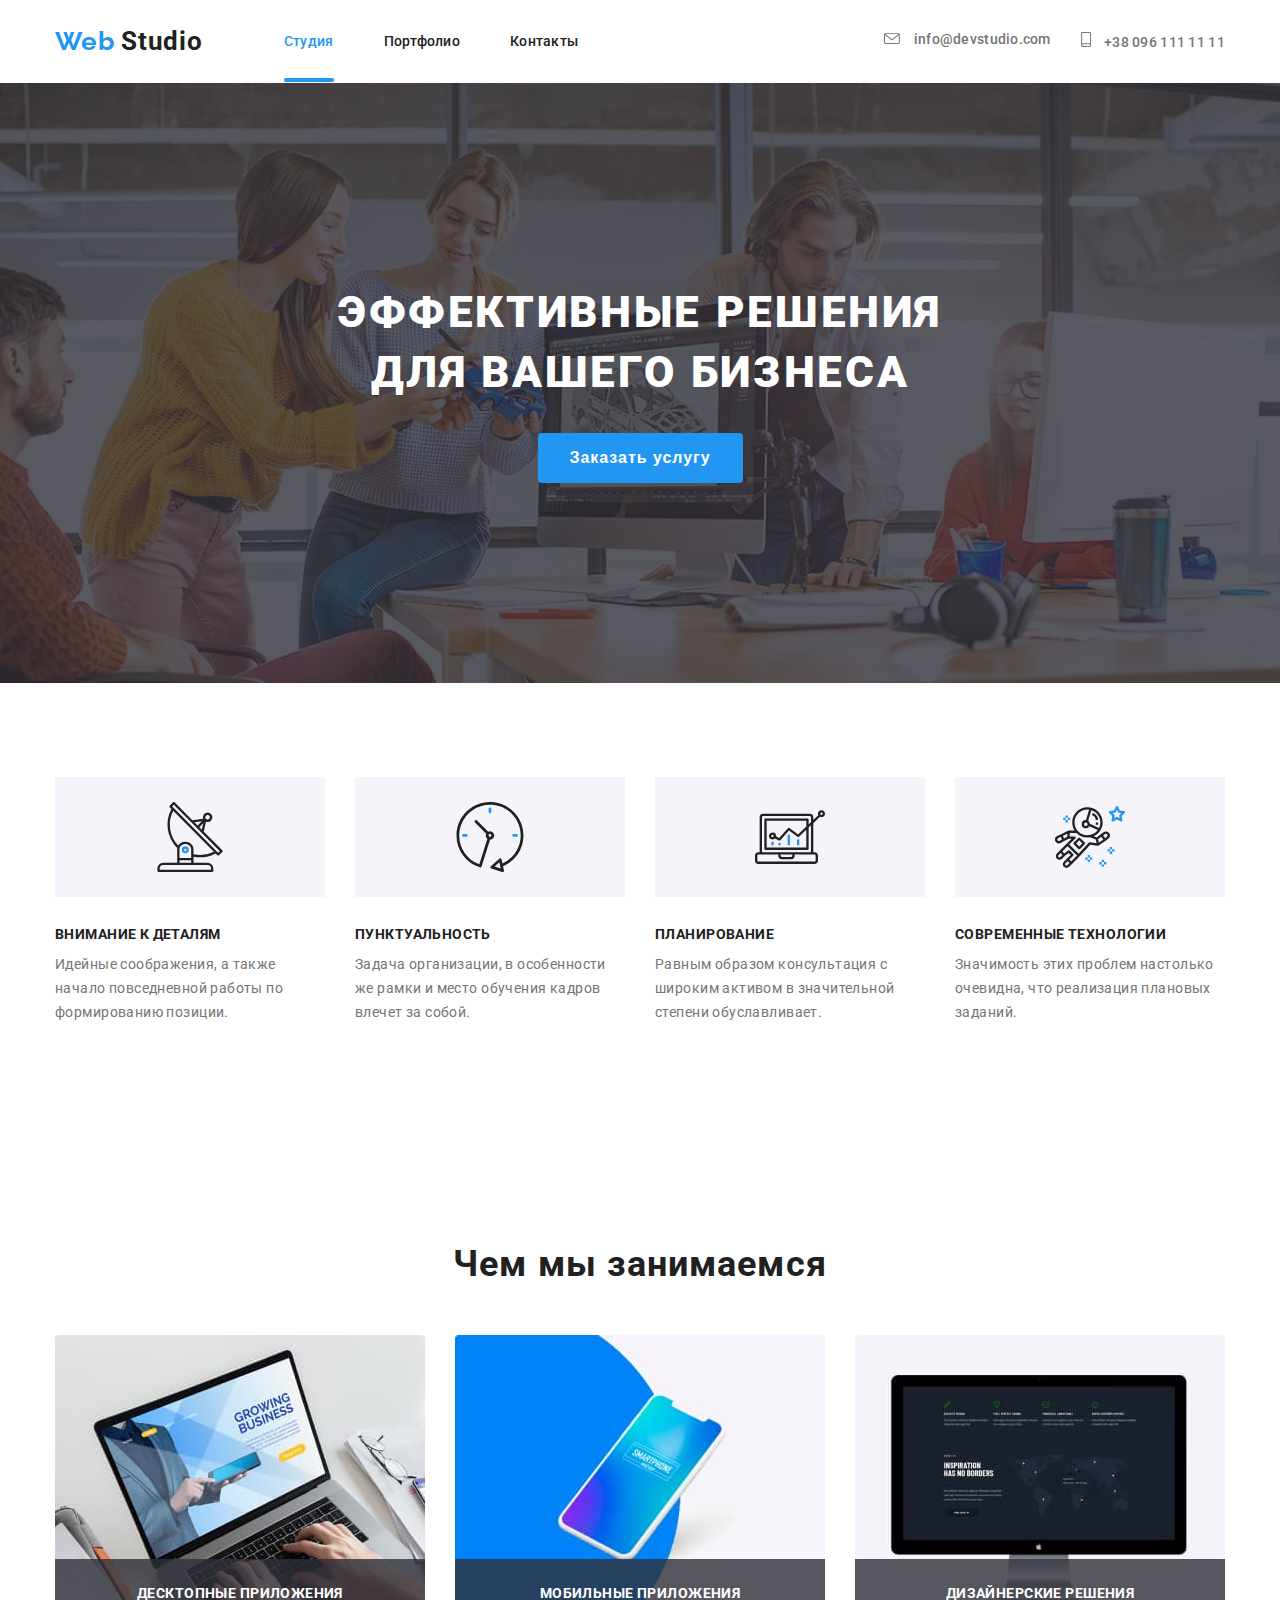
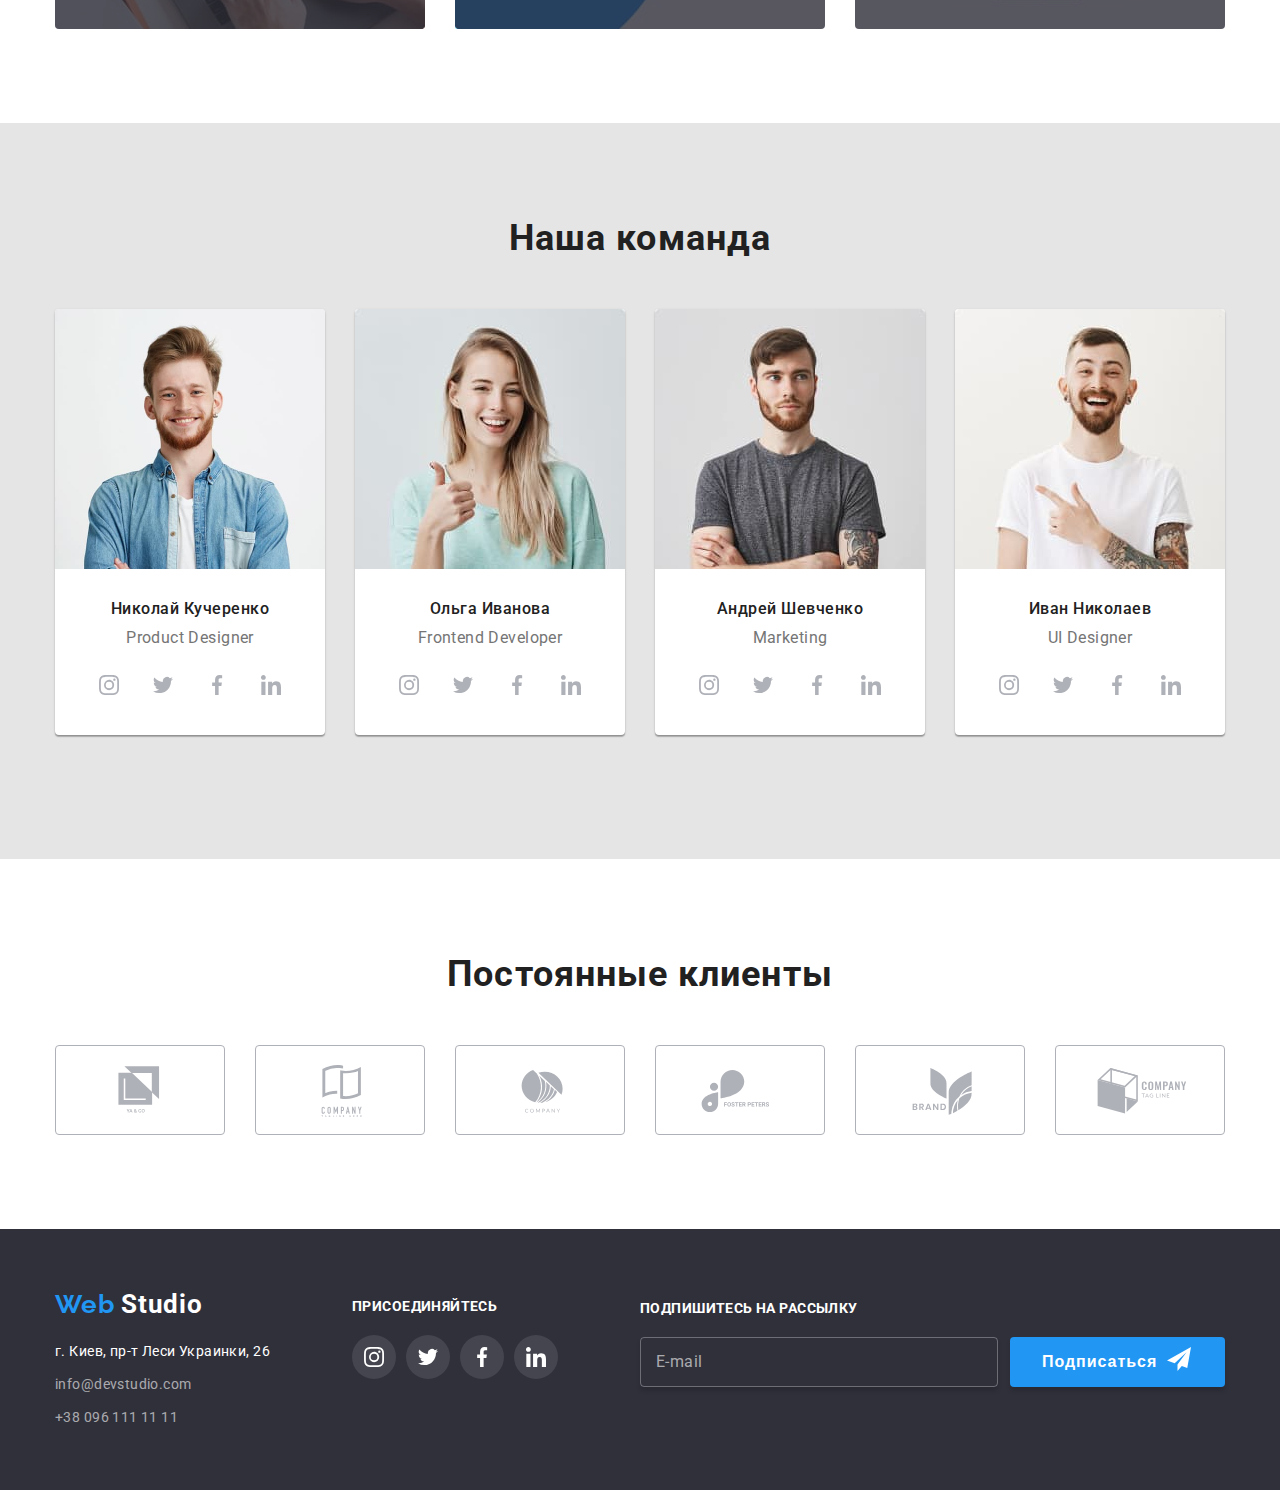
==== commit e1105ad4: "3" ====
--- a/index.html
+++ b/index.html
@@ -247,8 +247,11 @@
             <li class="element">
               <img
                 class="img"
-                src="./images/Team/specialists/img.jpg"
-                width="270"
+                src="./images/Team/specialists/img-270.jpg"
+                srcset="
+                  ./images/Team/specialists/img-270.jpg 270w,
+                  ./images/Team/specialists/img-540.jpg 540w
+                "
                 alt="photo of John Smith"
               />
               <div class="center">
@@ -526,12 +529,7 @@
             <li class="element">
               <a href="#" class="customers-link link" aria-label="YA & CO">
                 <svg class="icon-logo-1 icon">
-                  <use
-                    width="45"
-                    heidth="50"
-                    x="63"
-                    href="./images/symbol-defs1.svg#icon-logo-1"
-                  ></use>
+                  <use href="./images/symbol-defs1.svg#icon-logo-1"></use>
                 </svg>
               </a>
             </li>
@@ -542,60 +540,35 @@
                 aria-label="company tagline here"
               >
                 <svg class="icon-logo-2 icon">
-                  <use
-                    width="40"
-                    heidth="52"
-                    x="65"
-                    href="./images/symbol-defs1.svg#icon-logo-2"
-                  ></use>
+                  <use href="./images/symbol-defs1.svg#icon-logo-2"></use>
                 </svg>
               </a>
             </li>
             <li class="element">
               <a href="#" class="customers-link" aria-label="company">
                 <svg class="icon-logo-3 icon">
-                  <use
-                    width="41"
-                    heidth="43"
-                    x="65"
-                    href="./images/symbol-defs1.svg#icon-logo-3"
-                  ></use>
+                  <use href="./images/symbol-defs1.svg#icon-logo-3"></use>
                 </svg>
               </a>
             </li>
             <li class="element">
               <a href="#" class="customers-link" aria-label="FOSTER PETERS">
                 <svg class="icon-logo-4 icon">
-                  <use
-                    width="80"
-                    heidth="42"
-                    x="45"
-                    href="./images/symbol-defs1.svg#icon-logo-4"
-                  ></use>
+                  <use href="./images/symbol-defs1.svg#icon-logo-4"></use>
                 </svg>
               </a>
             </li>
             <li class="element">
               <a href="#" class="customers-link" aria-label="brand">
                 <svg class="icon-logo-5 icon">
-                  <use
-                    width="59"
-                    heidth="47"
-                    x="56"
-                    href="./images/symbol-defs1.svg#icon-logo-5"
-                  ></use>
+                  <use href="./images/symbol-defs1.svg#icon-logo-5"></use>
                 </svg>
               </a>
             </li>
             <li class="element">
               <a href="#" class="customers-link" aria-label="company tag line">
                 <svg class="icon-logo-6 icon">
-                  <use
-                    width="89"
-                    heidth="46"
-                    x="41"
-                    href="./images/symbol-defs1.svg#icon-logo-6"
-                  ></use>
+                  <use href="./images/symbol-defs1.svg#icon-logo-6"></use>
                 </svg>
               </a>
             </li>
--- a/css/main.min.css
+++ b/css/main.min.css
@@ -1,2 +1,2 @@
-html{-webkit-box-sizing:border-box;box-sizing:border-box}*,*::before,*::after{-webkit-box-sizing:inherit;box-sizing:inherit}body{background-color:#fff;color:#757575;font-family:Roboto, sans-serif;font-style:normal;font-size:14px;line-height:1.14;letter-spacing:0.03em;margin:0px}a{text-decoration:none}h1,h2,h3,h4,h5,h6,p{margin-top:0px;margin-bottom:0px}img{display:block;max-width:100%;height:auto;z-index:10}.visualli-hidden{position:absolute;width:1px;height:1px;margin:-1px;padding:0px;border:0px;clip:rect(0 0 0 0);overflow:hidden}.list{list-style:none;margin-top:0px;margin-bottom:0px;padding-left:0px}.container{padding-left:15px;padding-right:15px;margin-left:auto;margin-right:auto}@media screen and (min-width: 480px){.container{width:480px}}@media screen and (min-width: 768px){.container{width:768px}}@media screen and (min-width: 1230px){.container{width:1230px}}.section-title{font-family:Roboto;font-style:normal;font-weight:700;font-size:28px;line-height:1.18;text-align:start;letter-spacing:.03em;color:#212121;text-align:center}@media screen and (min-width: 1230px){.section-title{font-family:Roboto;font-style:normal;font-weight:700;font-size:36px;line-height:1.17;text-align:start;letter-spacing:.03em;text-align:center}}.section{padding-top:60px;padding-bottom:60px}@media screen and (min-width: 1230px){.section{padding-top:94px;padding-bottom:94px}}.button{display:inline-block;text-align:center;background-color:#e5e5e5;color:#757575}.button.primary{background-color:#2196f3;color:#fff;font-weight:700;font-size:16px;line-height:1.87;letter-spacing:0.06em;padding:10px 32px;border:0px;border-radius:4px;width:205px;height:50px}.header{position:relative;background-color:#fff}@media screen and (max-width: 767px){.header{height:60px}}.main-header{display:-webkit-box;display:-ms-flexbox;display:flex}@media screen and (min-width: 768px){.main-header{-webkit-box-align:center;-ms-flex-align:center;align-items:center}}.menu-container{width:100%}@media screen and (max-width: 767px){.menu-container{display:none;position:absolute;top:100%;left:0;padding-top:60px;padding-bottom:60px;text-align:center;background-color:#fff;z-index:11;border-top:1px solid #ececec;-webkit-box-shadow:0px 1px 3px rgba(0,0,0,0.16),0px 2px 4px rgba(0,0,0,0.08),0px 4px 8px rgba(0,0,0,0.04);box-shadow:0px 1px 3px rgba(0,0,0,0.16),0px 2px 4px rgba(0,0,0,0.08),0px 4px 8px rgba(0,0,0,0.04)}.menu-container.is-open{display:block}}@media screen and (min-width: 768px){.menu-container{display:-webkit-box;display:-ms-flexbox;display:flex;width:516px}}@media screen and (min-width: 1230px){.menu-container{width:971px}}.logo{display:block;color:#212121;font-family:Roboto;font-style:normal;font-weight:700;font-size:24px;line-height:1.17;text-align:start;letter-spacing:.03em;font-family:Raleway, sans-serif}@media screen and (max-width: 767px){.logo{margin-top:16px;margin-bottom:16px}}@media screen and (min-width: 768px){.logo{margin-right:81px}}@media screen and (min-width: 1230px){.logo{font-family:Roboto;font-style:normal;font-weight:700;font-size:26px;line-height:1.19;text-align:start;letter-spacing:.03em}}.logo-web{color:#2196f3;font-family:Raleway, sans-serif}.menu-button{display:-webkit-inline-box;display:-ms-inline-flexbox;display:inline-flex;margin:0;margin-left:auto;margin-top:10px;margin-bottom:10px;padding:0;height:40px;border:none;background-color:transparent}.menu-button:focus,.menu-button:hover{fill:#2196f3}@media screen and (min-width: 768px){.menu-button{display:none}}.menu-button .icon-close-menu{display:none}.menu-button.is-open .icon-close-menu{display:block}.menu-button.is-open .icon-menu{display:none}.nav .link{position:relative;display:inline-block;color:#212121;font-family:Roboto;font-style:normal;font-weight:500;font-size:18px;line-height:1.17;text-align:start;letter-spacing:.02em;-webkit-transition:250ms cubic-bezier(0.4, 0, 0.2, 1);transition:250ms cubic-bezier(0.4, 0, 0.2, 1)}.nav .link:hover,.nav .link:focus{color:#2196f3;-webkit-transition:250ms cubic-bezier(0.4, 0, 0.2, 1);transition:250ms cubic-bezier(0.4, 0, 0.2, 1)}@media screen and (min-width: 768px){.nav .link{font-family:Roboto;font-style:normal;font-weight:500;font-size:14px;line-height:1.14;text-align:start;letter-spacing:.02em}}@media screen and (max-width: 767px){.menu-nav{margin-bottom:60px;margin-left:auto;margin-right:auto}}@media screen and (max-width: 767px){.menu-nav .item:not(:last-child){margin-bottom:40px}}.contact-link{display:inline-block;-webkit-box-align:center;-ms-flex-align:center;align-items:center;font-family:Roboto;font-style:normal;font-weight:500;font-size:18px;line-height:1.17;text-align:start;letter-spacing:.02em;text-decoration:none;color:#757575;-webkit-transition:color 250ms cubic-bezier(0.4, 0, 0.2, 1);transition:color 250ms cubic-bezier(0.4, 0, 0.2, 1)}.contact-link:hover,.contact-link:focus{color:#2196f3;-webkit-transition:250ms cubic-bezier(0.4, 0, 0.2, 1);transition:250ms cubic-bezier(0.4, 0, 0.2, 1)}@media screen and (min-width: 768px) and (max-width: 1229px){.contact-link{font-family:Roboto;font-style:normal;font-weight:500;font-size:12px;line-height:1.17;text-align:start;letter-spacing:.02em;padding-top:5px;padding-bottom:5px}}@media screen and (min-width: 768px){.contact-link{font-family:Roboto;font-style:normal;font-weight:500;font-size:14px;line-height:1.14;text-align:start;letter-spacing:.02em}}.icon-envelope{width:16px;height:11.2px;margin-right:10px;fill:currentColor}@media screen and (min-width: 768px) and (max-width: 1229px){.icon-envelope{margin-right:8px}}.icon-smartphone{width:10px;height:15px;margin-right:10px;fill:currentColor}@media screen and (min-width: 768px) and (max-width: 1229px){.icon-smartphone{margin-right:8px}}@media screen and (min-width: 768px){.contact{margin-right:0px;margin-left:auto;margin-top:auto;margin-bottom:auto}}@media screen and (min-width: 768px){.nav .header-ul{display:-webkit-box;display:-ms-flexbox;display:flex;margin-left:auto;margin-right:auto}}@media screen and (min-width: 768px){.header-ul .item:not(:last-child){margin-right:50px}}@media screen and (min-width: 1230px){.header-ul{display:-webkit-box;display:-ms-flexbox;display:flex}}@media screen and (min-width: 768px){.header-ul .link{position:relative;display:block;padding-top:32px;padding-bottom:32px;color:#212121;-webkit-transition:250ms cubic-bezier(0.4, 0, 0.2, 1);transition:250ms cubic-bezier(0.4, 0, 0.2, 1)}.header-ul .link:hover::after{opacity:1;-webkit-transform:scaleX(1);transform:scaleX(1);-webkit-transition:250ms cubic-bezier(0.4, 0, 0.2, 1);transition:250ms cubic-bezier(0.4, 0, 0.2, 1)}.header-ul .link::after{position:absolute;display:block;content:"";width:100%;height:4px;border-radius:2px;bottom:0px;background-color:#2196f3;opacity:0;-webkit-transform:scaleX(0);transform:scaleX(0);-webkit-transition:250ms cubic-bezier(0.4, 0, 0.2, 1);transition:250ms cubic-bezier(0.4, 0, 0.2, 1)}}@media screen and (min-width: 768px) and (min-width: 1230px){.header-ul .link::after{bottom:-1px}}@media screen and (min-width: 1230px){.header-ul .contact-link{display:block;padding-top:32px;padding-bottom:32px;-webkit-transition:250ms cubic-bezier(0.4, 0, 0.2, 1);transition:250ms cubic-bezier(0.4, 0, 0.2, 1)}}@media screen and (max-width: 767px){.contact .item:not(:last-child){margin-bottom:16px}}@media screen and (min-width: 768px){.contact .item:not(:last-child){margin-bottom:0px;margin-right:0px}}@media screen and (min-width: 1230px){.contact .item:not(:last-child){margin-right:30px}}.active{position:absolute;bottom:0px;width:100%;height:4px;border-radius:2px;background-color:#2196f3}@media screen and (min-width: 1230px){.active{bottom:-1px}}.link.active-link{color:#2196f3;-webkit-transition:250ms cubic-bezier(0.4, 0, 0.2, 1);transition:250ms cubic-bezier(0.4, 0, 0.2, 1)}@media screen and (max-width: 767px){.link.active-link{padding-bottom:12px}}.footer{background-color:#2f303a}.footer-container{padding-top:60px;padding-bottom:60px}@media screen and (max-width: 1229px){.footer-container{-webkit-box-align:center;-ms-flex-align:center;align-items:center;text-align:center}}@media screen and (min-width: 1230px){.footer-container{display:-webkit-box;display:-ms-flexbox;display:flex;-webkit-box-align:baseline;-ms-flex-align:baseline;align-items:baseline;-webkit-box-pack:justify;-ms-flex-pack:justify;justify-content:space-between}}.logo-footer{display:inline-block;color:#fff;font-family:Roboto;font-style:normal;font-weight:700;font-size:24px;line-height:1.17;text-align:start;letter-spacing:.03em;margin-bottom:20px;font-family:Raleway, sans-serif}@media screen and (min-width: 1230px){.logo-footer{font-family:Roboto;font-style:normal;font-weight:700;font-size:26px;line-height:1.19;text-align:start;letter-spacing:.03em}}.address{color:#fff;font-family:Roboto;font-style:normal;font-weight:400;font-size:14px;line-height:1.71;text-align:center;letter-spacing:.03em}@media screen and (max-width: 1229px){.address{margin-bottom:60px}}@media screen and (min-width: 1230px){.address{display:-webkit-box;display:-ms-flexbox;display:flex;-webkit-box-orient:vertical;-webkit-box-direction:normal;-ms-flex-direction:column;flex-direction:column}}.address-text{margin-bottom:8px}@media screen and (min-width: 1230px){.address-text{margin-bottom:9px}}.address-link{display:block;color:rgba(255,255,255,0.6)}.address-link:not(:last-child){margin-bottom:8px}@media screen and (min-width: 1230px){.address-link:not(:last-child){margin-bottom:9px}}@media screen and (min-width: 1230px){.address-link{display:-webkit-inline-box;display:-ms-inline-flexbox;display:inline-flex}}.footer-div .b{margin-top:10px}.b{display:block;color:#fff;font-weight:700;text-transform:uppercase;margin-bottom:20px}.footer__social-networks{display:-webkit-box;display:-ms-flexbox;display:flex;width:206px;margin-left:auto;margin-right:auto}@media screen and (max-width: 1229px){.footer__social-networks{margin-bottom:60px}}.footer__social-networks .element:not(:last-child){margin-right:10px}.footer__social-networks .link{display:-webkit-inline-box;display:-ms-inline-flexbox;display:inline-flex;width:44px;height:44px;background:rgba(255,255,255,0.1);border-radius:50%;background-repeat:no-repeat;background-position:center;background-size:20px;fill:#fff;-webkit-transition:250ms cubic-bezier(0.4, 0, 0.2, 1);transition:250ms cubic-bezier(0.4, 0, 0.2, 1)}.footer__social-networks .link:hover,.footer__social-networks .link:focus{background-color:#2196f3;-webkit-transition:250ms cubic-bezier(0.4, 0, 0.2, 1);transition:250ms cubic-bezier(0.4, 0, 0.2, 1)}#icon-instagram,#icon-twitter,#icon-facebook,#icon-linkedin,#icon-logo-1{fill:currentColor}.footer-mail{width:100%;height:50px;opacity:1;border:1px solid rgba(255,255,255,0.3);-webkit-box-sizing:border-box;box-sizing:border-box;-webkit-box-shadow:0px 4px 4px rgba(0,0,0,0.15);box-shadow:0px 4px 4px rgba(0,0,0,0.15);border-radius:4px;color:rgba(255,255,255,0.6);background-color:transparent}@media screen and (min-width: 480px){.footer-mail{width:450px}}@media screen and (max-width: 1229px){.footer-mail{margin-bottom:20px}}@media screen and (min-width: 1230px){.footer-mail{width:358px;padding-left:16px}}.footer .field{position:relative;display:block;margin-top:0px;width:450px;margin-right:auto;margin-left:auto}@media screen and (max-width: 479px){.footer .field{width:100%}}@media screen and (min-width: 1230px){.footer .field{width:358px;height:50px;margin-right:12px}}.footer-place{position:absolute;left:16px;top:50%;-webkit-transform:translateY(-50%);transform:translateY(-50%);opacity:1;font-family:Roboto;font-style:normal;font-weight:400;font-size:16px;line-height:1.3;text-align:start;letter-spacing:.03em;color:rgba(255,255,255,0.6)}.footer .button.primary{display:-webkit-box;display:-ms-flexbox;display:flex;width:215px;-webkit-box-shadow:0px 4px 4px rgba(0,0,0,0.15);box-shadow:0px 4px 4px rgba(0,0,0,0.15);margin-left:auto;margin-right:auto}.icon-send{display:inline-block;margin-left:10px;width:24px;height:24px}.field:focus-within>.footer-place,.footer-mail:not(:placeholder-shown)+.footer-place{opacity:0;-webkit-transition:250ms cubic-bezier(0.4, 0, 0.2, 1);transition:250ms cubic-bezier(0.4, 0, 0.2, 1);font-family:Roboto;font-style:normal;font-weight:400;font-size:12px;line-height:1.17;text-align:start;letter-spacing:.03em;color:#2196f3}@media screen and (min-width: 768px){.footer-tablet{display:-webkit-box;display:-ms-flexbox;display:flex}}@media screen and (min-width: 1230px){.footer-tablet{width:100%}}@media screen and (min-width: 768px) and (max-width: 1229px){.footer-div{margin-left:auto;margin-right:auto}}@media screen and (min-width: 1230px){.footer-div:last-child{margin-left:auto;margin-right:auto}}@media screen and (min-width: 1230px){.flex{display:-webkit-box;display:-ms-flexbox;display:flex}}.hero{background-color:rgba(47,48,58,0.8);background-image:-webkit-gradient(linear, left top, left bottom, from(rgba(47,48,58,0.8)), to(rgba(47,48,58,0.8))),url(../images/Header-img.jpg);background-image:linear-gradient(rgba(47,48,58,0.8), rgba(47,48,58,0.8)),url(../images/Header-img.jpg);height:400px;max-width:1600px;margin-left:auto;margin-right:auto;background-repeat:no-repeat;background-position:center;background-size:cover}@media screen and (min-width: 1230px){.hero{height:600px}}.hero .container{padding-top:118px;padding-bottom:118px;text-align:center}@media screen and (min-width: 1230px){.hero .container{padding-top:200px;padding-bottom:200px}}.hero-title{color:#fff;font-family:Roboto;font-style:normal;font-weight:900;font-size:26px;line-height:1.62;text-align:center;letter-spacing:.06em;text-transform:uppercase}@media screen and (min-width: 1230px){.hero-title{font-family:Roboto;font-style:normal;font-weight:900;font-size:44px;line-height:1.36;text-align:center;letter-spacing:.06em}}.hero .button{margin-top:30px}.backdrop.is-hidden{opacity:0;pointer-events:none;-webkit-transition:250ms cubic-bezier(0.4, 0, 0.2, 1);transition:250ms cubic-bezier(0.4, 0, 0.2, 1)}.backdrop{position:fixed;width:100%;height:100%;top:0px;left:0px;background:rgba(0,0,0,0.2);opacity:1;z-index:110;-webkit-transition:250ms cubic-bezier(0.4, 0, 0.2, 1);transition:250ms cubic-bezier(0.4, 0, 0.2, 1);overflow:scroll}@media screen and (max-width: 479px){.backdrop{padding:15px}}@media screen and (max-height: 608px){.backdrop{padding:15px}}.modal{position:relative;width:100%;padding:40px;background-color:#fff;text-align:center;-webkit-box-shadow:0px 2px 1px rgba(0,0,0,0.2),0px 1px 1px rgba(0,0,0,0.14),0px 1px 3px rgba(0,0,0,0.12);box-shadow:0px 2px 1px rgba(0,0,0,0.2),0px 1px 1px rgba(0,0,0,0.14),0px 1px 3px rgba(0,0,0,0.12);border-radius:4px;z-index:111}@media screen and (min-width: 480px){.modal{position:absolute;top:50%;left:50%;-webkit-transform:translate3d(-50%, -50%, 0);transform:translate3d(-50%, -50%, 0);width:450px;height:609px}}@media screen and (max-height: 608px){.modal{position:relative;width:100%;top:0;left:0;-webkit-transform:translate3d(0, 0, 0);transform:translate3d(0, 0, 0)}}@media screen and (min-width: 1230px){.modal{min-width:528px;height:581px}}.modal-title{font-family:Roboto;font-style:normal;font-weight:700;font-size:20px;line-height:1.5;text-align:start;letter-spacing:.03em;color:#212121}@media screen and (min-width: 1230px){.modal-title{font-family:Roboto;font-style:normal;font-weight:700;font-size:20px;line-height:1.15;text-align:start;letter-spacing:.03em}}.modal .icon-close{position:absolute;top:8px;right:8px;width:30px;height:30px;border-radius:50%;border:1px solid rgba(0,0,0,0.1);z-index:112}.form .button{margin-top:30px}.field{position:relative;display:-webkit-box;display:-ms-flexbox;display:flex;-webkit-box-align:center;-ms-flex-align:center;align-items:center;margin-top:28px}.form-input{display:block;width:370px;height:40px;padding-left:42px;border:1px solid rgba(33,33,33,0.2);-webkit-box-sizing:border-box;box-sizing:border-box;border-radius:4px}@media screen and (min-width: 1230px){.form-input{width:448px;height:40px}}.form-input:not(:placeholder-shown)+.form-label{-webkit-transform:translate(-26px, -32px);transform:translate(-26px, -32px);-webkit-transition:250ms cubic-bezier(0.4, 0, 0.2, 1);transition:250ms cubic-bezier(0.4, 0, 0.2, 1);font-family:Roboto;font-style:normal;font-weight:400;font-size:12px;line-height:1.17;text-align:start;letter-spacing:.03em;color:#2196f3}.field:focus-within>.form-icon,.form-input:not(:placeholder-shown)+.form-icon{fill:#2196f3;-webkit-transition:250ms cubic-bezier(0.4, 0, 0.2, 1);transition:250ms cubic-bezier(0.4, 0, 0.2, 1)}.form-label{position:absolute;top:12px;left:42px;font-family:Roboto;font-style:normal;font-weight:400;font-size:14px;line-height:1.14;text-align:start;letter-spacing:.01em;-webkit-transition:250ms cubic-bezier(0.4, 0, 0.2, 1);transition:250ms cubic-bezier(0.4, 0, 0.2, 1)}.field:focus-within>.form-label{-webkit-transform:translate(-26px, -32px);transform:translate(-26px, -32px);-webkit-transition:250ms cubic-bezier(0.4, 0, 0.2, 1);transition:250ms cubic-bezier(0.4, 0, 0.2, 1);font-size:12px;line-height:1.17;color:#2196f3}.icon-person,.icon-phone,.icon-email{position:absolute;width:18px;height:18px;top:11px;left:16px}.comment{display:block;resize:none;width:370px;height:120px;padding-left:16px;padding-top:12px;border:1px solid rgba(33,33,33,0.2);-webkit-box-sizing:border-box;box-sizing:border-box;border-radius:4px}@media screen and (min-width: 1230px){.comment{width:448px}}.com{top:12px;left:16px;-webkit-transition:250ms cubic-bezier(0.4, 0, 0.2, 1);transition:250ms cubic-bezier(0.4, 0, 0.2, 1)}.field:focus-within>.com{font-family:Roboto;font-style:normal;font-weight:400;font-size:12px;line-height:1.17;text-align:start;letter-spacing:.03em;color:#2196f3;-webkit-transform:translateY(-32px);transform:translateY(-32px);-webkit-transition:250ms cubic-bezier(0.4, 0, 0.2, 1);transition:250ms cubic-bezier(0.4, 0, 0.2, 1)}.comment:not(:placeholder-shown)+.com{font-family:Roboto;font-style:normal;font-weight:400;font-size:12px;line-height:1.17;text-align:start;letter-spacing:.03em;color:#2196f3;-webkit-transform:translateY(-32px);transform:translateY(-32px);-webkit-transition:250ms cubic-bezier(0.4, 0, 0.2, 1);transition:250ms cubic-bezier(0.4, 0, 0.2, 1)}.name{margin-top:30px}.checkbox-field{display:-webkit-box;display:-ms-flexbox;display:flex;-webkit-box-align:center;-ms-flex-align:center;align-items:center;-webkit-box-pack:center;-ms-flex-pack:center;justify-content:center;margin-top:20px}.chec{color:#2196f3;text-decoration:underline}.icn{display:inline-block;width:15px;height:15px;margin-right:7px;border:1.5px solid #2a2a2a;border-radius:1px;-webkit-transition:250ms cubic-bezier(0.4, 0, 0.2, 1);transition:250ms cubic-bezier(0.4, 0, 0.2, 1)}@media screen and (max-width: 479px){.icn{min-width:15px;min-height:15px}}.checkbox:checked+.icn{-webkit-transform:scale(1.2);transform:scale(1.2);border-color:transparent;background-image:url(../../images/check.svg);background-color:#2196f3;background-size:contain;background-origin:border-box}.checkbox-label{font-family:Roboto;font-style:normal;font-weight:400;font-size:12px;line-height:1.17;text-align:start;letter-spacing:.03em}@media screen and (min-width: 1230px){.checkbox-label{font-family:Roboto;font-style:normal;font-weight:400;font-size:14px;line-height:1.71;text-align:start;letter-spacing:.03em}}@media screen and (min-width: 768px){.flex-featurest{display:-webkit-box;display:-ms-flexbox;display:flex;-ms-flex-wrap:wrap;flex-wrap:wrap}}@media screen and (min-width: 768px) and (max-width: 1229px){.flex-featurest{-ms-flex-wrap:wrap;flex-wrap:wrap}}.flex-featurest .element{width:450px}@media screen and (max-width: 479px){.flex-featurest .element{width:100%}}@media screen and (min-width: 768px){.flex-featurest .element{width:354px;margin-right:30px}}@media screen and (min-width: 768px) and (max-width: 1229px){.flex-featurest .element:nth-child(2n){margin-right:0px}}@media screen and (min-width: 1230px){.flex-featurest .element{width:270px;margin-right:30px}}.section-title.features{color:#212121;font-family:Roboto;font-style:normal;font-weight:700;font-size:14px;line-height:1.14;text-align:start;letter-spacing:.03em;text-transform:uppercase;margin-bottom:10px}@media screen and (max-width: 767px){.section-title.features{text-align:center}}.text.features{font-family:Roboto;font-style:normal;font-weight:400;font-size:14px;line-height:1.71;text-align:start;letter-spacing:.03em;margin-bottom:30px}.icon-antenna::before{display:block;content:"";width:450px;height:120px;background-image:url(../images/antenna.svg);background-position:center;background-repeat:no-repeat;background-color:#f5f4fa;margin-bottom:30px}@media screen and (max-width: 479px){.icon-antenna::before{display:block;content:"";width:100%;height:120px;background-image:url(../images/antenna.svg);background-position:center;background-repeat:no-repeat}}@media screen and (min-width: 768px){.icon-antenna::before{display:block;content:"";width:354px;height:120px;background-image:url(../images/antenna.svg);background-position:center;background-repeat:no-repeat}}@media screen and (min-width: 1230px){.icon-antenna::before{display:block;content:"";width:270px;height:120px;background-image:url(../images/antenna.svg);background-position:center;background-repeat:no-repeat}}.icon-clock::before{display:block;content:"";width:450px;height:120px;background-image:url(../images/clock.svg);background-position:center;background-repeat:no-repeat;background-color:#f5f4fa;margin-bottom:30px}@media screen and (max-width: 479px){.icon-clock::before{display:block;content:"";width:100%;height:120px;background-image:url(../images/clock.svg);background-position:center;background-repeat:no-repeat}}@media screen and (min-width: 768px){.icon-clock::before{display:block;content:"";width:354px;height:120px;background-image:url(../images/clock.svg);background-position:center;background-repeat:no-repeat}}@media screen and (min-width: 1230px){.icon-clock::before{display:block;content:"";width:270px;height:120px;background-image:url(../images/clock.svg);background-position:center;background-repeat:no-repeat}}.icon-diagram::before{display:block;content:"";width:450px;height:120px;background-image:url(../images/diagram.svg);background-position:center;background-repeat:no-repeat;background-color:#f5f4fa;margin-bottom:30px}@media screen and (max-width: 479px){.icon-diagram::before{display:block;content:"";width:100%;height:120px;background-image:url(../images/diagram.svg);background-position:center;background-repeat:no-repeat}}@media screen and (min-width: 768px){.icon-diagram::before{display:block;content:"";width:354px;height:120px;background-image:url(../images/diagram.svg);background-position:center;background-repeat:no-repeat}}@media screen and (min-width: 1230px){.icon-diagram::before{display:block;content:"";width:270px;height:120px;background-image:url(../images/diagram.svg);background-position:center;background-repeat:no-repeat}}.icon-astronaut::before{display:block;content:"";width:450px;height:120px;background-image:url(../images/astronaut.svg);background-position:center;background-repeat:no-repeat;background-color:#f5f4fa;margin-bottom:30px}@media screen and (max-width: 479px){.icon-astronaut::before{display:block;content:"";width:100%;height:120px;background-image:url(../images/astronaut.svg);background-position:center;background-repeat:no-repeat}}@media screen and (min-width: 768px){.icon-astronaut::before{display:block;content:"";width:354px;height:120px;background-image:url(../images/astronaut.svg);background-position:center;background-repeat:no-repeat}}@media screen and (min-width: 1230px){.icon-astronaut::before{display:block;content:"";width:270px;height:120px;background-image:url(../images/astronaut.svg);background-position:center;background-repeat:no-repeat}}.employment{border-top:1px solid #ececec}@media screen and (max-width: 1229px){.employment{display:none}}.employment-list{display:-webkit-box;display:-ms-flexbox;display:flex}.employment-list,.specialists{margin-top:50px}.employment-list .element{position:relative;width:370px;margin-right:30px}.employment-list .element:nth-child(3n){margin-right:0px}.employment-list .link{position:absolute;bottom:0px;display:inline-block;padding:27px 0px;width:370px;text-align:center;color:#fff;background:rgba(47,48,58,0.8);border-radius:0px 0px 4px 4px;font-weight:700;text-transform:uppercase}.center{text-align:center}.specialists{margin-top:30px}@media screen and (min-width: 768px){.specialists{display:-webkit-box;display:-ms-flexbox;display:flex}}@media screen and (min-width: 768px) and (max-width: 1229px){.specialists{-ms-flex-wrap:wrap;flex-wrap:wrap}}@media screen and (min-width: 1230px){.specialists{margin-top:50px}}.specialists>.element{width:450px;margin-bottom:30px;background-color:#fff;border-radius:4px;overflow:hidden;-webkit-box-shadow:0px 2px 1px rgba(0,0,0,0.2),0px 1px 1px rgba(0,0,0,0.14),0px 1px 3px rgba(0,0,0,0.12);box-shadow:0px 2px 1px rgba(0,0,0,0.2),0px 1px 1px rgba(0,0,0,0.14),0px 1px 3px rgba(0,0,0,0.12)}@media screen and (max-width: 480px){.specialists>.element{width:100%}}@media screen and (min-width: 768px){.specialists>.element{width:354px;margin-right:30px}}@media screen and (min-width: 768px) and (min-width: 768px) and (max-width: 1229px){.specialists>.element:nth-child(2n){margin-right:0px}}@media screen and (min-width: 1230px){.specialists>.element{width:270px}}.company-specialists .img{width:450px;height:320px}@media screen and (max-width: 480px){.company-specialists .img{width:100%}}@media screen and (min-width: 768px){.company-specialists .img{width:354px;height:260px}}@media screen and (min-width: 1230px){.company-specialists .img{width:270px;height:260px}}@media screen and (min-width: 1230px){.specialists .element:nth-child(4n){margin-right:0px}}.section.company-specialists{background-color:#e5e5e5}.section-title.specialist{color:#212121;font-weight:500}.specialists .center{padding-top:30px;padding-bottom:24px}.specialist{font-size:16px;line-height:1.19;margin-bottom:10px}.specialist-name{font-weight:400;margin-bottom:16px}.social-networks,.footer__social-networks{display:-webkit-box;display:-ms-flexbox;display:flex}.social-networks{width:206px;margin-left:auto;margin-right:auto}.social-networks .element{margin-right:10px}.social-networks .element:nth-last-child(-n+1){margin-right:0px}.social-networks .link{display:inline-block;width:44px;height:44px;background-repeat:no-repeat;background-position:center;border-radius:50%;fill:#afb1b8;-webkit-transition:250ms cubic-bezier(0.4, 0, 0.2, 1);transition:250ms cubic-bezier(0.4, 0, 0.2, 1)}.social-networks .link:hover,.social-networks .link:focus{fill:#fff;background-color:#2196f3;-webkit-transition:250ms cubic-bezier(0.4, 0, 0.2, 1);transition:250ms cubic-bezier(0.4, 0, 0.2, 1)}.icon-instagram,.icon-twitter,.icon-facebook,.icon-linkedin{width:44px;height:44px}.customers{-webkit-box-pack:center;-ms-flex-pack:center;justify-content:center;margin-top:30px}@media screen and (min-width: 480px){.customers{display:-webkit-box;display:-ms-flexbox;display:flex}}@media screen and (min-width: 480px) and (max-width: 1229px){.customers{-ms-flex-wrap:wrap;flex-wrap:wrap}}@media screen and (min-width: 1230px){.customers{margin-top:50px}}.customers .element{margin-right:30px;width:210px;height:90px;-webkit-transition:250ms cubic-bezier(0.4, 0, 0.2, 1);transition:250ms cubic-bezier(0.4, 0, 0.2, 1)}@media screen and (max-width: 479px){.customers .element{display:block;margin-left:auto;margin-right:auto;margin-bottom:30px}.customers .element:nth-child(n+6){margin-bottom:0px}}@media screen and (min-width: 480px) and (max-width: 767px){.customers .element{margin-bottom:30px}.customers .element:nth-child(2n){margin-right:0px}.customers .element:nth-child(n+5){margin-bottom:0px}}@media screen and (min-width: 768px) and (max-width: 1229px){.customers .element{margin-bottom:30px;width:226px;height:90px}.customers .element:nth-child(n+4){margin-bottom:0px}.customers .element:nth-child(3n){margin-right:0px}}@media screen and (min-width: 1230px){.customers .element{width:170px;height:90px}}.customers-link{display:block;fill:#afb1b8;border:1px solid #afb1b8;border-radius:4px;width:210px;height:90px;-webkit-transition:250ms cubic-bezier(0.4, 0, 0.2, 1);transition:250ms cubic-bezier(0.4, 0, 0.2, 1)}.customers-link:focus{border-color:#2196f3;fill:#2196f3;-webkit-transition:250ms cubic-bezier(0.4, 0, 0.2, 1);transition:250ms cubic-bezier(0.4, 0, 0.2, 1)}.customers .customers-link:hover{border-color:#2196f3;fill:#2196f3;-webkit-transition:250ms cubic-bezier(0.4, 0, 0.2, 1);transition:250ms cubic-bezier(0.4, 0, 0.2, 1)}@media screen and (min-width: 768px){.customers-link{width:226px;height:90px}}@media screen and (min-width: 1230px){.customers-link{width:170px;height:90px}}.icon{width:210px;height:90px}@media screen and (min-width: 768px){.icon{width:226px;height:90px}}@media screen and (min-width: 1230px){.icon{width:170px;height:90px}}#icon-logo-1,#icon-logo-2,#icon-logo-3,#icon-logo-4,#icon-logo-5,#icon-logo-6{fill:currentColor}@media screen and (min-width: 1230px){.customers .element:nth-child(6n){margin-right:0px}}
+html{-webkit-box-sizing:border-box;box-sizing:border-box}*,*::before,*::after{-webkit-box-sizing:inherit;box-sizing:inherit}body{background-color:#fff;color:#757575;font-family:Roboto, sans-serif;font-style:normal;font-size:14px;line-height:1.14;letter-spacing:0.03em;margin:0px}a{text-decoration:none}h1,h2,h3,h4,h5,h6,p{margin-top:0px;margin-bottom:0px}img{display:block;max-width:100%;height:auto;z-index:10}.visualli-hidden{position:absolute;width:1px;height:1px;margin:-1px;padding:0px;border:0px;clip:rect(0 0 0 0);overflow:hidden}.list{list-style:none;margin-top:0px;margin-bottom:0px;padding-left:0px}.container{padding-left:15px;padding-right:15px;margin-left:auto;margin-right:auto}@media screen and (min-width: 480px){.container{width:480px}}@media screen and (min-width: 768px){.container{width:768px}}@media screen and (min-width: 1200px){.container{width:1200px}}.section-title{font-family:Roboto;font-style:normal;font-weight:700;font-size:28px;line-height:1.18;text-align:start;letter-spacing:.03em;color:#212121;text-align:center}@media screen and (min-width: 1200px){.section-title{font-family:Roboto;font-style:normal;font-weight:700;font-size:36px;line-height:1.17;text-align:start;letter-spacing:.03em;text-align:center}}.section{padding-top:60px;padding-bottom:60px}@media screen and (min-width: 1200px){.section{padding-top:94px;padding-bottom:94px}}.button{display:inline-block;text-align:center;background-color:#e5e5e5;color:#757575}.button.primary{background-color:#2196f3;color:#fff;font-weight:700;font-size:16px;line-height:1.87;letter-spacing:0.06em;padding:10px 32px;border:0px;border-radius:4px;width:205px;height:50px}.header{position:relative;background-color:#fff}@media screen and (max-width: 767px){.header{height:60px}}.main-header{display:-webkit-box;display:-ms-flexbox;display:flex}@media screen and (min-width: 768px){.main-header{-webkit-box-align:center;-ms-flex-align:center;align-items:center}}.menu-container{width:100%}@media screen and (max-width: 767px){.menu-container{display:none;position:absolute;top:100%;left:0;padding-top:60px;padding-bottom:60px;text-align:center;background-color:#fff;z-index:11;border-top:1px solid #ececec;-webkit-box-shadow:0px 1px 3px rgba(0,0,0,0.16),0px 2px 4px rgba(0,0,0,0.08),0px 4px 8px rgba(0,0,0,0.04);box-shadow:0px 1px 3px rgba(0,0,0,0.16),0px 2px 4px rgba(0,0,0,0.08),0px 4px 8px rgba(0,0,0,0.04)}.menu-container.is-open{display:block}}@media screen and (min-width: 768px){.menu-container{display:-webkit-box;display:-ms-flexbox;display:flex;width:516px}}@media screen and (min-width: 1200px){.menu-container{width:941px}}.logo{display:block;color:#212121;font-family:Roboto;font-style:normal;font-weight:700;font-size:24px;line-height:1.17;text-align:start;letter-spacing:.03em;font-family:Raleway, sans-serif}@media screen and (max-width: 767px){.logo{margin-top:16px;margin-bottom:16px}}@media screen and (min-width: 768px){.logo{margin-right:81px}}@media screen and (min-width: 1200px){.logo{font-family:Roboto;font-style:normal;font-weight:700;font-size:26px;line-height:1.19;text-align:start;letter-spacing:.03em}}.logo-web{color:#2196f3;font-family:Raleway, sans-serif}.menu-button{display:-webkit-inline-box;display:-ms-inline-flexbox;display:inline-flex;margin:0;margin-left:auto;margin-top:10px;margin-bottom:10px;padding:0;height:40px;border:none;background-color:transparent}.menu-button:focus,.menu-button:hover{fill:#2196f3}@media screen and (min-width: 768px){.menu-button{display:none}}.menu-button .icon-close-menu{display:none}.menu-button.is-open .icon-close-menu{display:block}.menu-button.is-open .icon-menu{display:none}.nav .link{position:relative;display:inline-block;color:#212121;font-family:Roboto;font-style:normal;font-weight:500;font-size:18px;line-height:1.17;text-align:start;letter-spacing:.02em;-webkit-transition:250ms cubic-bezier(0.4, 0, 0.2, 1);transition:250ms cubic-bezier(0.4, 0, 0.2, 1)}.nav .link:hover,.nav .link:focus{color:#2196f3;-webkit-transition:250ms cubic-bezier(0.4, 0, 0.2, 1);transition:250ms cubic-bezier(0.4, 0, 0.2, 1)}@media screen and (min-width: 768px){.nav .link{font-family:Roboto;font-style:normal;font-weight:500;font-size:14px;line-height:1.14;text-align:start;letter-spacing:.02em}}@media screen and (max-width: 767px){.menu-nav{margin-bottom:60px;margin-left:auto;margin-right:auto}}@media screen and (max-width: 767px){.menu-nav .item:not(:last-child){margin-bottom:40px}}.contact-link{display:inline-block;-webkit-box-align:center;-ms-flex-align:center;align-items:center;font-family:Roboto;font-style:normal;font-weight:500;font-size:18px;line-height:1.17;text-align:start;letter-spacing:.02em;text-decoration:none;color:#757575;-webkit-transition:color 250ms cubic-bezier(0.4, 0, 0.2, 1);transition:color 250ms cubic-bezier(0.4, 0, 0.2, 1)}.contact-link:hover,.contact-link:focus{color:#2196f3;-webkit-transition:250ms cubic-bezier(0.4, 0, 0.2, 1);transition:250ms cubic-bezier(0.4, 0, 0.2, 1)}@media screen and (min-width: 768px) and (max-width: 1199px){.contact-link{font-family:Roboto;font-style:normal;font-weight:500;font-size:12px;line-height:1.17;text-align:start;letter-spacing:.02em;padding-top:5px;padding-bottom:5px}}@media screen and (min-width: 768px){.contact-link{font-family:Roboto;font-style:normal;font-weight:500;font-size:14px;line-height:1.14;text-align:start;letter-spacing:.02em}}.icon-envelope{width:16px;height:11.2px;margin-right:10px;fill:currentColor}@media screen and (min-width: 768px) and (max-width: 1199px){.icon-envelope{margin-right:8px}}.icon-smartphone{width:10px;height:15px;margin-right:10px;fill:currentColor}@media screen and (min-width: 768px) and (max-width: 1199px){.icon-smartphone{margin-right:8px}}@media screen and (min-width: 768px){.contact{margin-right:0px;margin-left:auto;margin-top:auto;margin-bottom:auto}}@media screen and (min-width: 768px){.nav .header-ul{display:-webkit-box;display:-ms-flexbox;display:flex;margin-left:auto;margin-right:auto}}@media screen and (min-width: 768px){.header-ul .item:not(:last-child){margin-right:50px}}@media screen and (min-width: 1200px){.header-ul{display:-webkit-box;display:-ms-flexbox;display:flex}}@media screen and (min-width: 768px){.header-ul .link{position:relative;display:block;padding-top:32px;padding-bottom:32px;color:#212121;-webkit-transition:250ms cubic-bezier(0.4, 0, 0.2, 1);transition:250ms cubic-bezier(0.4, 0, 0.2, 1)}.header-ul .link:hover::after{opacity:1;-webkit-transform:scaleX(1);transform:scaleX(1);-webkit-transition:250ms cubic-bezier(0.4, 0, 0.2, 1);transition:250ms cubic-bezier(0.4, 0, 0.2, 1)}.header-ul .link::after{position:absolute;display:block;content:"";width:100%;height:4px;border-radius:2px;bottom:0px;background-color:#2196f3;opacity:0;-webkit-transform:scaleX(0);transform:scaleX(0);-webkit-transition:250ms cubic-bezier(0.4, 0, 0.2, 1);transition:250ms cubic-bezier(0.4, 0, 0.2, 1)}}@media screen and (min-width: 768px) and (min-width: 1200px){.header-ul .link::after{bottom:-1px}}@media screen and (min-width: 1200px){.header-ul .contact-link{display:block;padding-top:32px;padding-bottom:32px;-webkit-transition:250ms cubic-bezier(0.4, 0, 0.2, 1);transition:250ms cubic-bezier(0.4, 0, 0.2, 1)}}@media screen and (max-width: 767px){.contact .item:not(:last-child){margin-bottom:16px}}@media screen and (min-width: 768px){.contact .item:not(:last-child){margin-bottom:0px;margin-right:0px}}@media screen and (min-width: 1200px){.contact .item:not(:last-child){margin-right:30px}}.active{position:absolute;bottom:0px;width:100%;height:4px;border-radius:2px;background-color:#2196f3}@media screen and (min-width: 1200px){.active{bottom:-1px}}.link.active-link{color:#2196f3;-webkit-transition:250ms cubic-bezier(0.4, 0, 0.2, 1);transition:250ms cubic-bezier(0.4, 0, 0.2, 1)}@media screen and (max-width: 767px){.link.active-link{padding-bottom:12px}}.footer{background-color:#2f303a}.footer-container{padding-top:60px;padding-bottom:60px}@media screen and (max-width: 1199px){.footer-container{-webkit-box-align:center;-ms-flex-align:center;align-items:center;text-align:center}}@media screen and (min-width: 1200px){.footer-container{display:-webkit-box;display:-ms-flexbox;display:flex;-webkit-box-align:baseline;-ms-flex-align:baseline;align-items:baseline;-webkit-box-pack:justify;-ms-flex-pack:justify;justify-content:space-between}}.logo-footer{display:inline-block;color:#fff;font-family:Roboto;font-style:normal;font-weight:700;font-size:24px;line-height:1.17;text-align:start;letter-spacing:.03em;margin-bottom:20px;font-family:Raleway, sans-serif}@media screen and (min-width: 1200px){.logo-footer{font-family:Roboto;font-style:normal;font-weight:700;font-size:26px;line-height:1.19;text-align:start;letter-spacing:.03em}}.address{color:#fff;font-family:Roboto;font-style:normal;font-weight:400;font-size:14px;line-height:1.71;text-align:center;letter-spacing:.03em}@media screen and (max-width: 1199px){.address{margin-bottom:60px}}@media screen and (min-width: 1200px){.address{display:-webkit-box;display:-ms-flexbox;display:flex;-webkit-box-orient:vertical;-webkit-box-direction:normal;-ms-flex-direction:column;flex-direction:column}}.address-text{margin-bottom:8px}@media screen and (min-width: 1200px){.address-text{margin-bottom:9px}}.address-link{display:block;color:rgba(255,255,255,0.6)}.address-link:not(:last-child){margin-bottom:8px}@media screen and (min-width: 1200px){.address-link:not(:last-child){margin-bottom:9px}}@media screen and (min-width: 1200px){.address-link{display:-webkit-inline-box;display:-ms-inline-flexbox;display:inline-flex}}.footer-div .b{margin-top:10px}.b{display:block;color:#fff;font-weight:700;text-transform:uppercase;margin-bottom:20px}.footer__social-networks{display:-webkit-box;display:-ms-flexbox;display:flex;width:206px;margin-left:auto;margin-right:auto}@media screen and (max-width: 1199px){.footer__social-networks{margin-bottom:60px}}.footer__social-networks .element:not(:last-child){margin-right:10px}.footer__social-networks .link{display:-webkit-inline-box;display:-ms-inline-flexbox;display:inline-flex;width:44px;height:44px;background:rgba(255,255,255,0.1);border-radius:50%;background-repeat:no-repeat;background-position:center;background-size:20px;fill:#fff;-webkit-transition:250ms cubic-bezier(0.4, 0, 0.2, 1);transition:250ms cubic-bezier(0.4, 0, 0.2, 1)}.footer__social-networks .link:hover,.footer__social-networks .link:focus{background-color:#2196f3;-webkit-transition:250ms cubic-bezier(0.4, 0, 0.2, 1);transition:250ms cubic-bezier(0.4, 0, 0.2, 1)}#icon-instagram,#icon-twitter,#icon-facebook,#icon-linkedin,#icon-logo-1{fill:currentColor}.footer-mail{width:100%;height:50px;opacity:1;border:1px solid rgba(255,255,255,0.3);-webkit-box-sizing:border-box;box-sizing:border-box;-webkit-box-shadow:0px 4px 4px rgba(0,0,0,0.15);box-shadow:0px 4px 4px rgba(0,0,0,0.15);border-radius:4px;color:rgba(255,255,255,0.6);background-color:transparent}@media screen and (min-width: 480px){.footer-mail{width:450px}}@media screen and (max-width: 1199px){.footer-mail{margin-bottom:20px}}@media screen and (min-width: 1200px){.footer-mail{width:358px;padding-left:16px}}.footer .field{position:relative;display:block;margin-top:0px;width:450px;margin-right:auto;margin-left:auto}@media screen and (max-width: 479px){.footer .field{width:100%}}@media screen and (min-width: 1200px){.footer .field{width:358px;height:50px;margin-right:12px}}.footer-place{position:absolute;left:16px;top:50%;-webkit-transform:translateY(-50%);transform:translateY(-50%);opacity:1;font-family:Roboto;font-style:normal;font-weight:400;font-size:16px;line-height:1.3;text-align:start;letter-spacing:.03em;color:rgba(255,255,255,0.6)}.footer .button.primary{display:-webkit-box;display:-ms-flexbox;display:flex;width:215px;-webkit-box-shadow:0px 4px 4px rgba(0,0,0,0.15);box-shadow:0px 4px 4px rgba(0,0,0,0.15);margin-left:auto;margin-right:auto}.icon-send{display:inline-block;margin-left:10px;width:24px;height:24px}.field:focus-within>.footer-place,.footer-mail:not(:placeholder-shown)+.footer-place{opacity:0;-webkit-transition:250ms cubic-bezier(0.4, 0, 0.2, 1);transition:250ms cubic-bezier(0.4, 0, 0.2, 1);font-family:Roboto;font-style:normal;font-weight:400;font-size:12px;line-height:1.17;text-align:start;letter-spacing:.03em;color:#2196f3}@media screen and (min-width: 768px){.footer-tablet{display:-webkit-box;display:-ms-flexbox;display:flex}}@media screen and (min-width: 1200px){.footer-tablet{width:100%}}@media screen and (min-width: 768px) and (max-width: 1199px){.footer-div{margin-left:auto;margin-right:auto}}@media screen and (min-width: 1200px){.footer-div:last-child{margin-left:auto;margin-right:auto}}@media screen and (min-width: 1200px){.flex{display:-webkit-box;display:-ms-flexbox;display:flex}}.hero{background-color:rgba(47,48,58,0.8);background-image:-webkit-gradient(linear, left top, left bottom, from(rgba(47,48,58,0.8)), to(rgba(47,48,58,0.8))),url(../images/Header-img.jpg);background-image:linear-gradient(rgba(47,48,58,0.8), rgba(47,48,58,0.8)),url(../images/Header-img.jpg);height:400px;max-width:1600px;margin-left:auto;margin-right:auto;background-repeat:no-repeat;background-position:center;background-size:cover}@media screen and (min-width: 1200px){.hero{height:600px}}.hero .container{padding-top:118px;padding-bottom:118px;text-align:center}@media screen and (min-width: 1200px){.hero .container{padding-top:200px;padding-bottom:200px}}.hero-title{color:#fff;font-family:Roboto;font-style:normal;font-weight:900;font-size:26px;line-height:1.62;text-align:center;letter-spacing:.06em;text-transform:uppercase}@media screen and (min-width: 1200px){.hero-title{font-family:Roboto;font-style:normal;font-weight:900;font-size:44px;line-height:1.36;text-align:center;letter-spacing:.06em}}.hero .button{margin-top:30px}.backdrop.is-hidden{opacity:0;pointer-events:none;-webkit-transition:250ms cubic-bezier(0.4, 0, 0.2, 1);transition:250ms cubic-bezier(0.4, 0, 0.2, 1)}.backdrop{position:fixed;width:100%;height:100%;top:0px;left:0px;background:rgba(0,0,0,0.2);opacity:1;z-index:110;-webkit-transition:250ms cubic-bezier(0.4, 0, 0.2, 1);transition:250ms cubic-bezier(0.4, 0, 0.2, 1);overflow:scroll}@media screen and (max-width: 479px){.backdrop{padding:15px}}@media screen and (max-height: 608px){.backdrop{padding:15px}}.modal{position:relative;width:100%;padding:40px;background-color:#fff;text-align:center;-webkit-box-shadow:0px 2px 1px rgba(0,0,0,0.2),0px 1px 1px rgba(0,0,0,0.14),0px 1px 3px rgba(0,0,0,0.12);box-shadow:0px 2px 1px rgba(0,0,0,0.2),0px 1px 1px rgba(0,0,0,0.14),0px 1px 3px rgba(0,0,0,0.12);border-radius:4px;z-index:111}@media screen and (min-width: 480px){.modal{position:absolute;top:50%;left:50%;-webkit-transform:translate3d(-50%, -50%, 0);transform:translate3d(-50%, -50%, 0);width:450px;height:609px}}@media screen and (max-height: 608px){.modal{position:relative;width:100%;top:0;left:0;-webkit-transform:translate3d(0, 0, 0);transform:translate3d(0, 0, 0)}}@media screen and (min-width: 1200px){.modal{min-width:528px;height:581px}}.modal-title{font-family:Roboto;font-style:normal;font-weight:700;font-size:20px;line-height:1.5;text-align:start;letter-spacing:.03em;color:#212121}@media screen and (min-width: 1200px){.modal-title{font-family:Roboto;font-style:normal;font-weight:700;font-size:20px;line-height:1.15;text-align:start;letter-spacing:.03em}}.modal .icon-close{position:absolute;top:8px;right:8px;width:30px;height:30px;border-radius:50%;border:1px solid rgba(0,0,0,0.1);z-index:112}.form .button{margin-top:30px}.field{position:relative;display:-webkit-box;display:-ms-flexbox;display:flex;-webkit-box-align:center;-ms-flex-align:center;align-items:center;margin-top:28px}.form-input{display:block;width:370px;height:40px;padding-left:42px;border:1px solid rgba(33,33,33,0.2);-webkit-box-sizing:border-box;box-sizing:border-box;border-radius:4px}@media screen and (min-width: 1200px){.form-input{width:448px;height:40px}}.form-input:not(:placeholder-shown)+.form-label{-webkit-transform:translate(-26px, -32px);transform:translate(-26px, -32px);-webkit-transition:250ms cubic-bezier(0.4, 0, 0.2, 1);transition:250ms cubic-bezier(0.4, 0, 0.2, 1);font-family:Roboto;font-style:normal;font-weight:400;font-size:12px;line-height:1.17;text-align:start;letter-spacing:.03em;color:#2196f3}.field:focus-within>.form-icon,.form-input:not(:placeholder-shown)+.form-icon{fill:#2196f3;-webkit-transition:250ms cubic-bezier(0.4, 0, 0.2, 1);transition:250ms cubic-bezier(0.4, 0, 0.2, 1)}.form-label{position:absolute;top:12px;left:42px;font-family:Roboto;font-style:normal;font-weight:400;font-size:14px;line-height:1.14;text-align:start;letter-spacing:.01em;-webkit-transition:250ms cubic-bezier(0.4, 0, 0.2, 1);transition:250ms cubic-bezier(0.4, 0, 0.2, 1)}.field:focus-within>.form-label{-webkit-transform:translate(-26px, -32px);transform:translate(-26px, -32px);-webkit-transition:250ms cubic-bezier(0.4, 0, 0.2, 1);transition:250ms cubic-bezier(0.4, 0, 0.2, 1);font-size:12px;line-height:1.17;color:#2196f3}.icon-person,.icon-phone,.icon-email{position:absolute;width:18px;height:18px;top:11px;left:16px}.comment{display:block;resize:none;width:370px;height:120px;padding-left:16px;padding-top:12px;border:1px solid rgba(33,33,33,0.2);-webkit-box-sizing:border-box;box-sizing:border-box;border-radius:4px}@media screen and (min-width: 1200px){.comment{width:448px}}.com{top:12px;left:16px;-webkit-transition:250ms cubic-bezier(0.4, 0, 0.2, 1);transition:250ms cubic-bezier(0.4, 0, 0.2, 1)}.field:focus-within>.com{font-family:Roboto;font-style:normal;font-weight:400;font-size:12px;line-height:1.17;text-align:start;letter-spacing:.03em;color:#2196f3;-webkit-transform:translateY(-32px);transform:translateY(-32px);-webkit-transition:250ms cubic-bezier(0.4, 0, 0.2, 1);transition:250ms cubic-bezier(0.4, 0, 0.2, 1)}.comment:not(:placeholder-shown)+.com{font-family:Roboto;font-style:normal;font-weight:400;font-size:12px;line-height:1.17;text-align:start;letter-spacing:.03em;color:#2196f3;-webkit-transform:translateY(-32px);transform:translateY(-32px);-webkit-transition:250ms cubic-bezier(0.4, 0, 0.2, 1);transition:250ms cubic-bezier(0.4, 0, 0.2, 1)}.name{margin-top:30px}.checkbox-field{display:-webkit-box;display:-ms-flexbox;display:flex;-webkit-box-align:center;-ms-flex-align:center;align-items:center;-webkit-box-pack:center;-ms-flex-pack:center;justify-content:center;margin-top:20px}.chec{color:#2196f3;text-decoration:underline}.icn{display:inline-block;width:15px;height:15px;margin-right:7px;border:1.5px solid #2a2a2a;border-radius:1px;-webkit-transition:250ms cubic-bezier(0.4, 0, 0.2, 1);transition:250ms cubic-bezier(0.4, 0, 0.2, 1)}@media screen and (max-width: 479px){.icn{min-width:15px;min-height:15px}}.checkbox:checked+.icn{-webkit-transform:scale(1.2);transform:scale(1.2);border-color:transparent;background-image:url(../../images/check.svg);background-color:#2196f3;background-size:contain;background-origin:border-box}.checkbox-label{font-family:Roboto;font-style:normal;font-weight:400;font-size:12px;line-height:1.17;text-align:start;letter-spacing:.03em}@media screen and (min-width: 1200px){.checkbox-label{font-family:Roboto;font-style:normal;font-weight:400;font-size:14px;line-height:1.71;text-align:start;letter-spacing:.03em}}@media screen and (min-width: 768px){.flex-featurest{display:-webkit-box;display:-ms-flexbox;display:flex;-ms-flex-wrap:wrap;flex-wrap:wrap}}@media screen and (min-width: 768px) and (max-width: 1199px){.flex-featurest{-ms-flex-wrap:wrap;flex-wrap:wrap}}.flex-featurest .element{width:450px}@media screen and (max-width: 479px){.flex-featurest .element{width:100%}}@media screen and (min-width: 768px){.flex-featurest .element{width:354px;margin-right:30px}}@media screen and (min-width: 768px) and (max-width: 1199px){.flex-featurest .element:nth-child(2n){margin-right:0px}}@media screen and (min-width: 1200px){.flex-featurest .element{width:270px;margin-right:30px}.flex-featurest .element:last-child{margin-right:0px}}.section-title.features{color:#212121;font-family:Roboto;font-style:normal;font-weight:700;font-size:14px;line-height:1.14;text-align:start;letter-spacing:.03em;text-transform:uppercase;margin-bottom:10px}@media screen and (max-width: 767px){.section-title.features{text-align:center}}.text.features{font-family:Roboto;font-style:normal;font-weight:400;font-size:14px;line-height:1.71;text-align:start;letter-spacing:.03em;margin-bottom:30px}.icon-antenna::before{display:block;content:"";width:450px;height:120px;background-image:url(../images/antenna.svg);background-position:center;background-repeat:no-repeat;background-color:#f5f4fa;margin-bottom:30px}@media screen and (max-width: 479px){.icon-antenna::before{display:block;content:"";width:100%;height:120px;background-image:url(../images/antenna.svg);background-position:center;background-repeat:no-repeat}}@media screen and (min-width: 768px){.icon-antenna::before{display:block;content:"";width:354px;height:120px;background-image:url(../images/antenna.svg);background-position:center;background-repeat:no-repeat}}@media screen and (min-width: 1200px){.icon-antenna::before{display:block;content:"";width:270px;height:120px;background-image:url(../images/antenna.svg);background-position:center;background-repeat:no-repeat}}.icon-clock::before{display:block;content:"";width:450px;height:120px;background-image:url(../images/clock.svg);background-position:center;background-repeat:no-repeat;background-color:#f5f4fa;margin-bottom:30px}@media screen and (max-width: 479px){.icon-clock::before{display:block;content:"";width:100%;height:120px;background-image:url(../images/clock.svg);background-position:center;background-repeat:no-repeat}}@media screen and (min-width: 768px){.icon-clock::before{display:block;content:"";width:354px;height:120px;background-image:url(../images/clock.svg);background-position:center;background-repeat:no-repeat}}@media screen and (min-width: 1200px){.icon-clock::before{display:block;content:"";width:270px;height:120px;background-image:url(../images/clock.svg);background-position:center;background-repeat:no-repeat}}.icon-diagram::before{display:block;content:"";width:450px;height:120px;background-image:url(../images/diagram.svg);background-position:center;background-repeat:no-repeat;background-color:#f5f4fa;margin-bottom:30px}@media screen and (max-width: 479px){.icon-diagram::before{display:block;content:"";width:100%;height:120px;background-image:url(../images/diagram.svg);background-position:center;background-repeat:no-repeat}}@media screen and (min-width: 768px){.icon-diagram::before{display:block;content:"";width:354px;height:120px;background-image:url(../images/diagram.svg);background-position:center;background-repeat:no-repeat}}@media screen and (min-width: 1200px){.icon-diagram::before{display:block;content:"";width:270px;height:120px;background-image:url(../images/diagram.svg);background-position:center;background-repeat:no-repeat}}.icon-astronaut::before{display:block;content:"";width:450px;height:120px;background-image:url(../images/astronaut.svg);background-position:center;background-repeat:no-repeat;background-color:#f5f4fa;margin-bottom:30px}@media screen and (max-width: 479px){.icon-astronaut::before{display:block;content:"";width:100%;height:120px;background-image:url(../images/astronaut.svg);background-position:center;background-repeat:no-repeat}}@media screen and (min-width: 768px){.icon-astronaut::before{display:block;content:"";width:354px;height:120px;background-image:url(../images/astronaut.svg);background-position:center;background-repeat:no-repeat}}@media screen and (min-width: 1200px){.icon-astronaut::before{display:block;content:"";width:270px;height:120px;background-image:url(../images/astronaut.svg);background-position:center;background-repeat:no-repeat}}@media screen and (max-width: 1199px){.employment{display:none}}.employment-list{display:-webkit-box;display:-ms-flexbox;display:flex}.employment-list,.specialists{margin-top:50px}.employment-list .element{position:relative;width:370px;margin-right:30px}.employment-list .element:nth-child(3n){margin-right:0px}.employment-list .link{position:absolute;bottom:0px;display:inline-block;padding:27px 0px;width:370px;text-align:center;color:#fff;background:rgba(47,48,58,0.8);border-radius:0px 0px 4px 4px;font-weight:700;text-transform:uppercase}.center{text-align:center}.specialists{margin-top:30px}@media screen and (min-width: 768px){.specialists{display:-webkit-box;display:-ms-flexbox;display:flex}}@media screen and (min-width: 768px) and (max-width: 1199px){.specialists{-ms-flex-wrap:wrap;flex-wrap:wrap}}@media screen and (min-width: 1200px){.specialists{margin-top:50px}}.specialists>.element{width:450px;margin-bottom:30px;background-color:#fff;border-radius:4px;overflow:hidden;-webkit-box-shadow:0px 2px 1px rgba(0,0,0,0.2),0px 1px 1px rgba(0,0,0,0.14),0px 1px 3px rgba(0,0,0,0.12);box-shadow:0px 2px 1px rgba(0,0,0,0.2),0px 1px 1px rgba(0,0,0,0.14),0px 1px 3px rgba(0,0,0,0.12)}@media screen and (max-width: 480px){.specialists>.element{width:100%}}@media screen and (min-width: 768px){.specialists>.element{width:354px;margin-right:30px}}@media screen and (min-width: 768px) and (min-width: 768px) and (max-width: 1199px){.specialists>.element:nth-child(2n){margin-right:0px}}@media screen and (min-width: 1200px){.specialists>.element{width:270px}}.company-specialists .img{width:450px;height:320px}@media screen and (max-width: 480px){.company-specialists .img{width:100%}}@media screen and (min-width: 768px){.company-specialists .img{width:354px;height:260px}}@media screen and (min-width: 1200px){.company-specialists .img{width:270px;height:260px}}@media screen and (min-width: 1200px){.specialists .element:nth-child(4n){margin-right:0px}}.section.company-specialists{background-color:#e5e5e5}.section-title.specialist{color:#212121;font-weight:500}.specialists .center{padding-top:30px;padding-bottom:24px}.specialist{font-size:16px;line-height:1.19;margin-bottom:10px}.specialist-name{font-weight:400;margin-bottom:16px}.social-networks,.footer__social-networks{display:-webkit-box;display:-ms-flexbox;display:flex}.social-networks{width:206px;margin-left:auto;margin-right:auto}.social-networks .element{margin-right:10px}.social-networks .element:nth-last-child(-n+1){margin-right:0px}.social-networks .link{display:inline-block;width:44px;height:44px;background-repeat:no-repeat;background-position:center;border-radius:50%;fill:#afb1b8;-webkit-transition:250ms cubic-bezier(0.4, 0, 0.2, 1);transition:250ms cubic-bezier(0.4, 0, 0.2, 1)}.social-networks .link:hover,.social-networks .link:focus{fill:#fff;background-color:#2196f3;-webkit-transition:250ms cubic-bezier(0.4, 0, 0.2, 1);transition:250ms cubic-bezier(0.4, 0, 0.2, 1)}.icon-instagram,.icon-twitter,.icon-facebook,.icon-linkedin{width:44px;height:44px}.customers{-webkit-box-pack:center;-ms-flex-pack:center;justify-content:center;margin-top:30px}@media screen and (min-width: 480px){.customers{display:-webkit-box;display:-ms-flexbox;display:flex}}@media screen and (min-width: 480px) and (max-width: 1199px){.customers{-ms-flex-wrap:wrap;flex-wrap:wrap}}@media screen and (min-width: 1200px){.customers{margin-top:50px}}.customers .element{margin-right:30px;width:210px;height:90px;-webkit-transition:250ms cubic-bezier(0.4, 0, 0.2, 1);transition:250ms cubic-bezier(0.4, 0, 0.2, 1)}@media screen and (max-width: 479px){.customers .element{display:block;margin-left:auto;margin-right:auto;margin-bottom:30px}.customers .element:nth-child(n+6){margin-bottom:0px}}@media screen and (min-width: 480px) and (max-width: 767px){.customers .element{margin-bottom:30px}.customers .element:nth-child(2n){margin-right:0px}.customers .element:nth-child(n+5){margin-bottom:0px}}@media screen and (min-width: 768px) and (max-width: 1199px){.customers .element{margin-bottom:30px;width:226px;height:90px}.customers .element:nth-child(n+4){margin-bottom:0px}.customers .element:nth-child(3n){margin-right:0px}}@media screen and (min-width: 1200px){.customers .element{width:170px;height:90px}}.customers-link{display:block;fill:#afb1b8;border:1px solid #afb1b8;border-radius:4px;width:210px;height:90px;-webkit-transition:250ms cubic-bezier(0.4, 0, 0.2, 1);transition:250ms cubic-bezier(0.4, 0, 0.2, 1)}.customers-link:focus{border-color:#2196f3;fill:#2196f3;-webkit-transition:250ms cubic-bezier(0.4, 0, 0.2, 1);transition:250ms cubic-bezier(0.4, 0, 0.2, 1)}.customers .customers-link:hover{border-color:#2196f3;fill:#2196f3;-webkit-transition:250ms cubic-bezier(0.4, 0, 0.2, 1);transition:250ms cubic-bezier(0.4, 0, 0.2, 1)}@media screen and (min-width: 768px){.customers-link{width:226px;height:90px}}@media screen and (min-width: 1200px){.customers-link{width:170px;height:90px}}.icon{width:210px;height:90px}@media screen and (min-width: 768px){.icon{width:226px;height:90px}}@media screen and (min-width: 1200px){.icon{width:170px;height:90px}}#icon-logo-1,#icon-logo-2,#icon-logo-3,#icon-logo-4,#icon-logo-5,#icon-logo-6{fill:currentColor}@media screen and (min-width: 1200px){.customers .element:nth-child(6n){margin-right:0px}}
 /*# sourceMappingURL=main.min.css.map */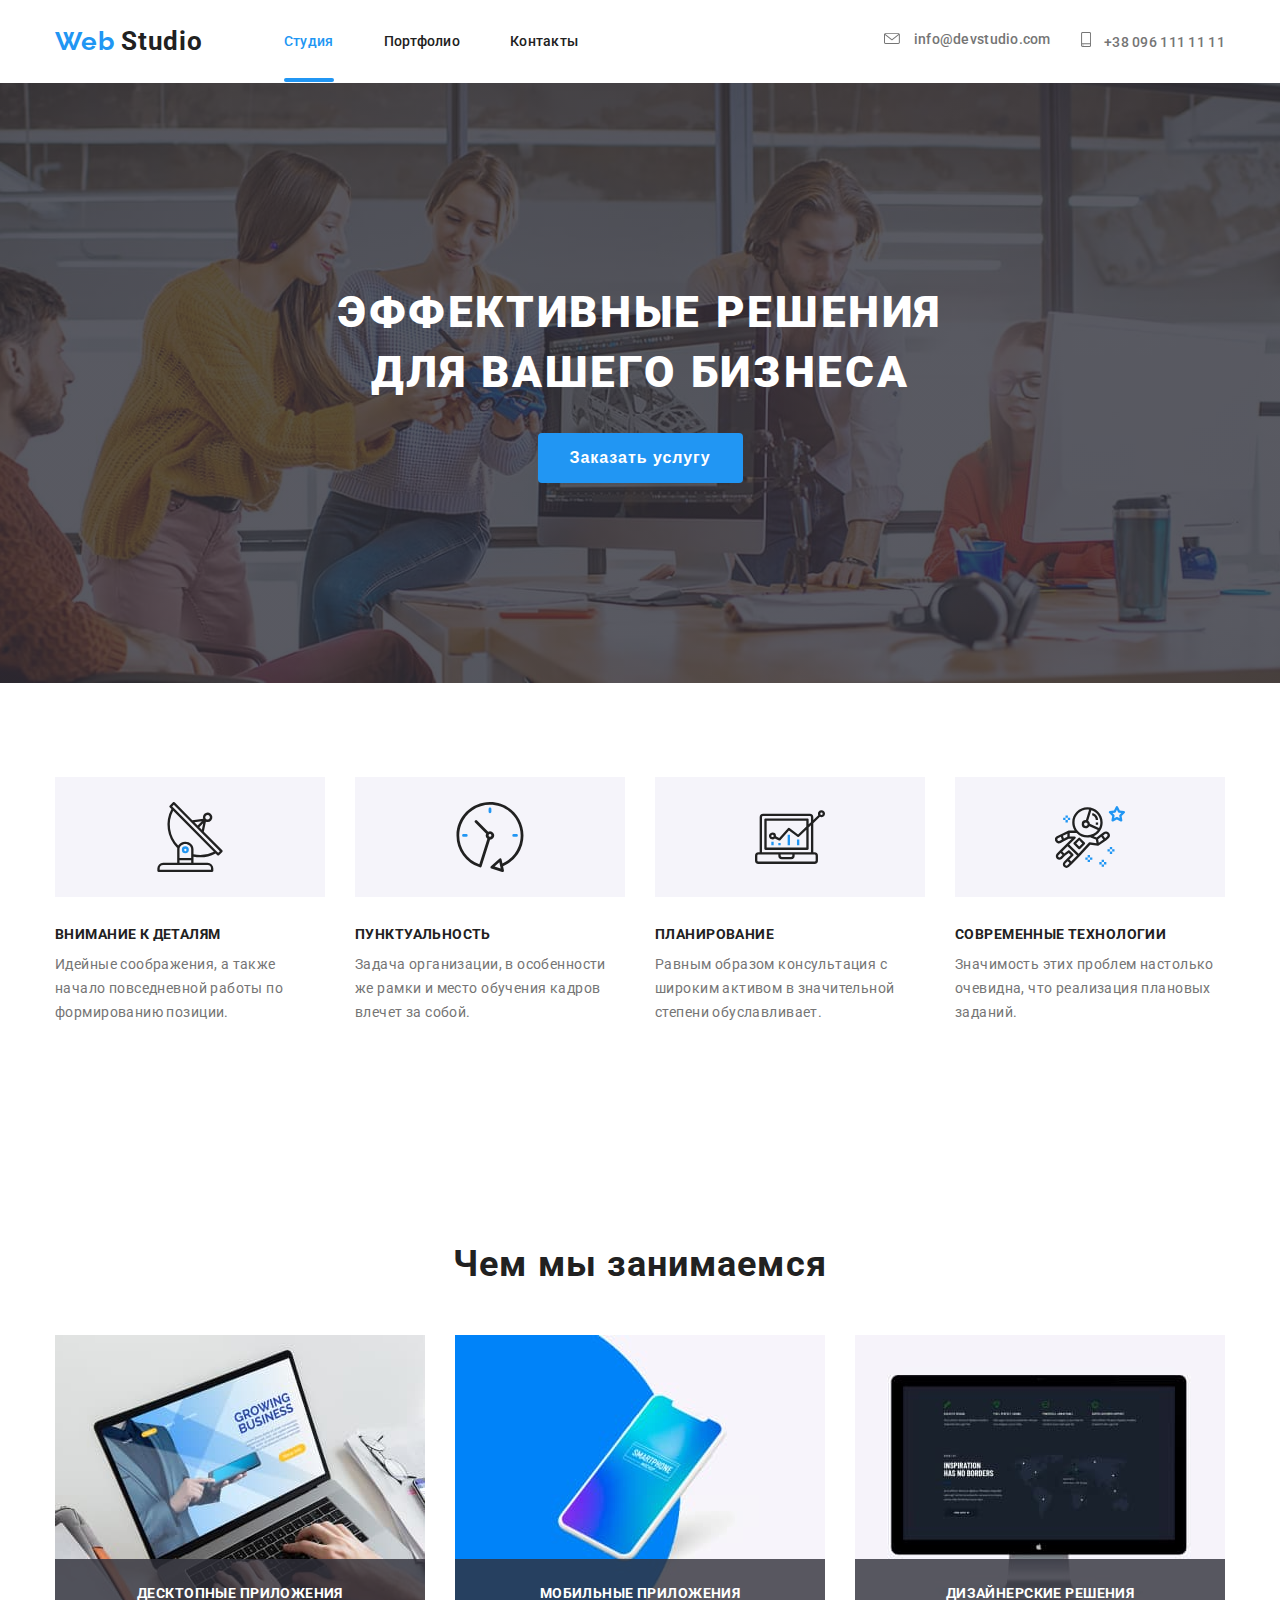
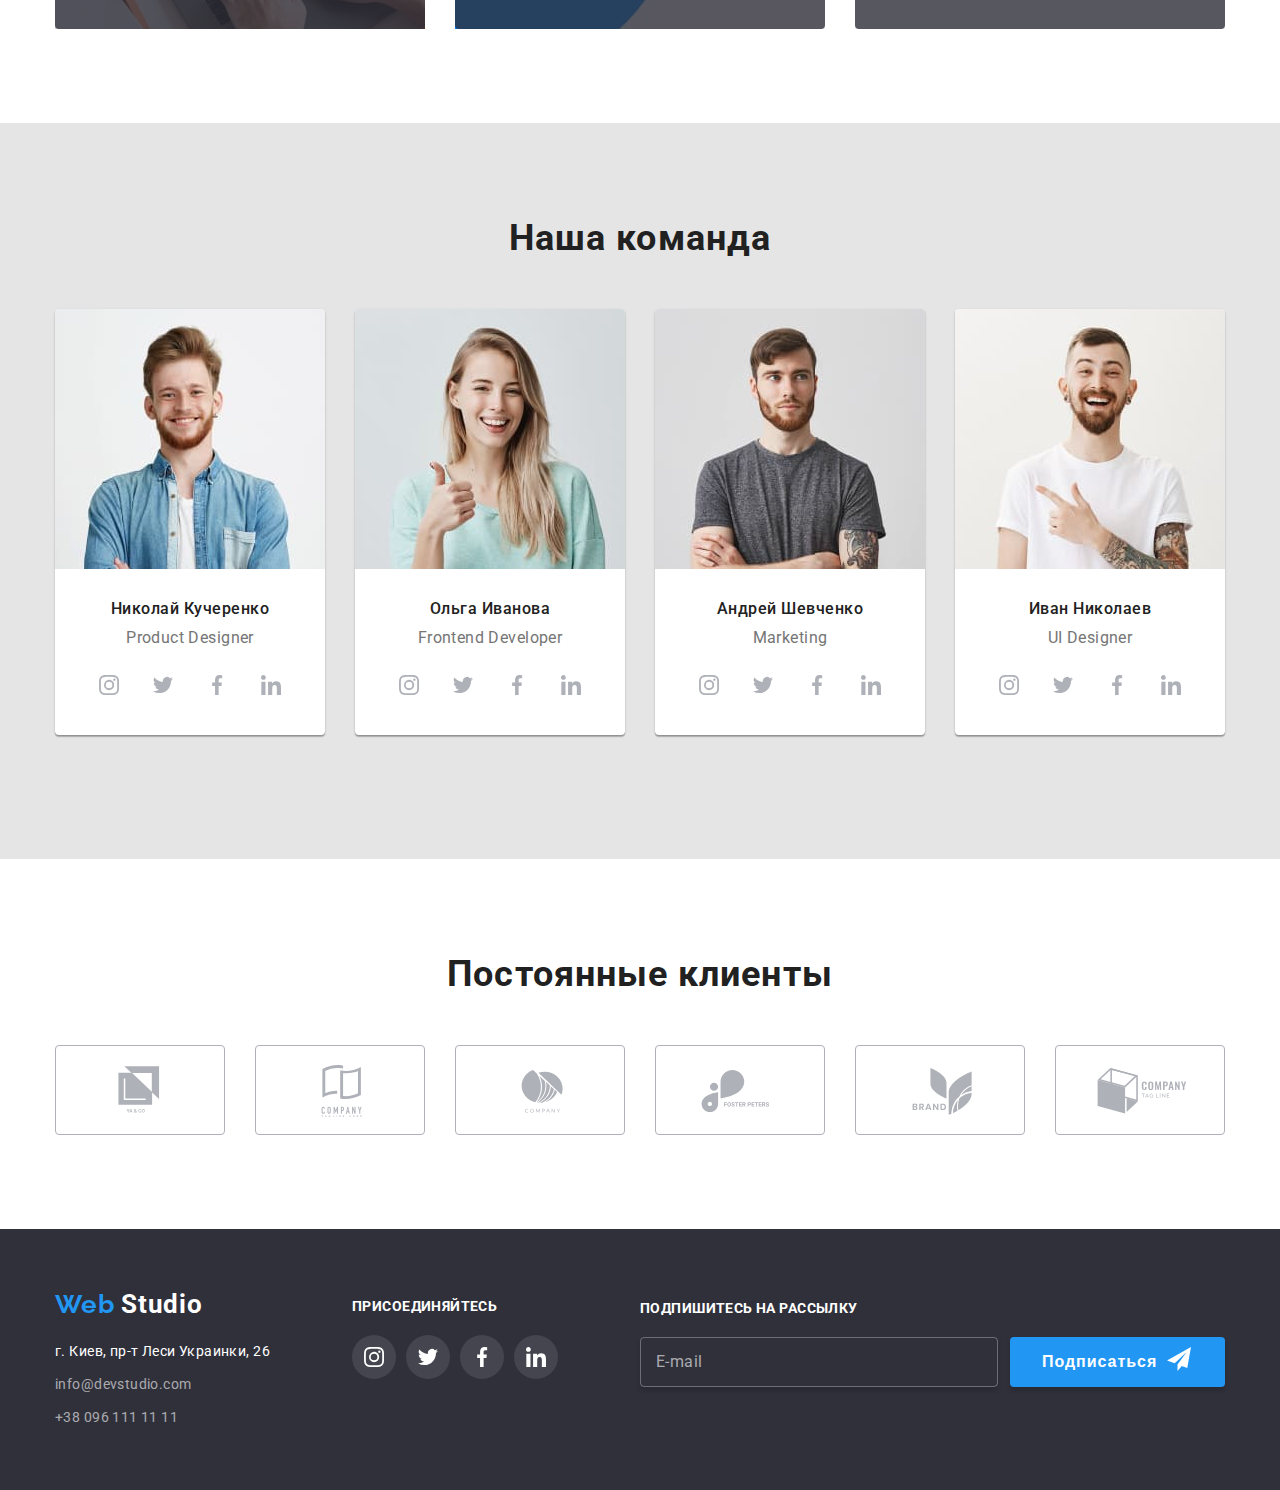
==== commit 7d4114a8: "4" ====
--- a/index.html
+++ b/index.html
@@ -204,8 +204,12 @@
             <li class="element">
               <img
                 class="img"
-                src="./images/What-are-we-doing/img.jpg"
-                width="370"
+                src="./images/What-are-we-doing/img-1.jpg"
+                srcset="
+                  ./images/What-are-we-doing/img-1.jpg    370w,
+                  ./images/What-are-we-doing/img-1@2x.jpg 740w
+                "
+                sizes="370px"
                 alt="ноутбук"
               />
               <p class="link">
@@ -215,8 +219,12 @@
             <li class="element">
               <img
                 class="img"
-                src="./images/What-are-we-doing/box.jpg"
-                width="370"
+                src="./images/What-are-we-doing/img-2.jpg"
+                srcset="
+                  ./images/What-are-we-doing/img-2.jpg    370w,
+                  ./images/What-are-we-doing/img-2@2x.jpg 740w
+                "
+                sizes="370px"
                 alt="смартфон"
               />
               <p class="link">
@@ -226,8 +234,12 @@
             <li class="element">
               <img
                 class="img"
-                src="./images/What-are-we-doing/img(1).jpg"
-                width="370"
+                src="./images/What-are-we-doing/img-3.jpg"
+                srcset="
+                  ./images/What-are-we-doing/img-3.jpg    370w,
+                  ./images/What-are-we-doing/img-3@2x.jpg 740w
+                "
+                sizes="370px"
                 alt="apple mac"
               />
               <p class="link">
@@ -250,8 +262,13 @@
                 src="./images/Team/specialists/img-270.jpg"
                 srcset="
                   ./images/Team/specialists/img-270.jpg 270w,
-                  ./images/Team/specialists/img-540.jpg 540w
+                  ./images/Team/specialists/img-354.jpg 354w,
+                  ./images/Team/specialists/img-450.jpg 450w,
+                  ./images/Team/specialists/img-540.jpg 540w,
+                  ./images/Team/specialists/img-708.jpg 708w,
+                  ./images/Team/specialists/img-900.jpg 900w
                 "
+                sizes="(min-width:1200px) 270px, (min-width:768px) 354px, 450px"
                 alt="photo of John Smith"
               />
               <div class="center">
@@ -317,8 +334,16 @@
             <li class="element">
               <img
                 class="img"
-                src="./images/Team/specialists/img(1).jpg"
-                width="270"
+                src="./images/Team/specialists/img-270-2.jpg"
+                srcset="
+                  ./images/Team/specialists/img-270-2.jpg 270w,
+                  ./images/Team/specialists/img-354-2.jpg 354w,
+                  ./images/Team/specialists/img-450-1.jpg 450w,
+                  ./images/Team/specialists/img-540-2.jpg 540w,
+                  ./images/Team/specialists/img-708-2.jpg 708w,
+                  ./images/Team/specialists/img-900-1.jpg 900w
+                "
+                sizes="(min-width:1200px) 270px, (min-width:768px) 354px, 450px"
                 alt="photo of Marta Stewart"
               />
               <div class="center">
@@ -384,8 +409,15 @@
             <li class="element">
               <img
                 class="img"
-                src="./images/Team/specialists/img(2).jpg"
-                width="270"
+                srcset="
+                  ./images/Team/specialists/img-270-3.jpg 270w,
+                  ./images/Team/specialists/img-354-3.jpg 354w,
+                  ./images/Team/specialists/img-450-2.jpg 450w,
+                  ./images/Team/specialists/img-540-3.jpg 540w,
+                  ./images/Team/specialists/img-708-3.jpg 708w,
+                  ./images/Team/specialists/img-900-2.jpg 900w
+                "
+                sizes="(min-width:1200px) 270px, (min-width:768px) 354px, 450px"
                 alt="photo of Robert Jakis"
               />
               <div class="center">
@@ -451,8 +483,15 @@
             <li class="element">
               <img
                 class="img"
-                src="./images/Team/specialists/img(3).jpg"
-                width="270"
+                srcset="
+                  ./images/Team/specialists/img-270-4.jpg 270w,
+                  ./images/Team/specialists/img-354-4.jpg 354w,
+                  ./images/Team/specialists/img-450-3.jpg 450w,
+                  ./images/Team/specialists/img-540-4.jpg 540w,
+                  ./images/Team/specialists/img-708-4.jpg 708w,
+                  ./images/Team/specialists/img-900-3.jpg 900w
+                "
+                sizes="(min-width:1200px) 270px, (min-width:768px) 354px, 450px"
                 alt="photo of Martin Doe"
               />
               <div class="center">
--- a/css/main.min.css
+++ b/css/main.min.css
@@ -1,2 +1,2 @@
-html{-webkit-box-sizing:border-box;box-sizing:border-box}*,*::before,*::after{-webkit-box-sizing:inherit;box-sizing:inherit}body{background-color:#fff;color:#757575;font-family:Roboto, sans-serif;font-style:normal;font-size:14px;line-height:1.14;letter-spacing:0.03em;margin:0px}a{text-decoration:none}h1,h2,h3,h4,h5,h6,p{margin-top:0px;margin-bottom:0px}img{display:block;max-width:100%;height:auto;z-index:10}.visualli-hidden{position:absolute;width:1px;height:1px;margin:-1px;padding:0px;border:0px;clip:rect(0 0 0 0);overflow:hidden}.list{list-style:none;margin-top:0px;margin-bottom:0px;padding-left:0px}.container{padding-left:15px;padding-right:15px;margin-left:auto;margin-right:auto}@media screen and (min-width: 480px){.container{width:480px}}@media screen and (min-width: 768px){.container{width:768px}}@media screen and (min-width: 1200px){.container{width:1200px}}.section-title{font-family:Roboto;font-style:normal;font-weight:700;font-size:28px;line-height:1.18;text-align:start;letter-spacing:.03em;color:#212121;text-align:center}@media screen and (min-width: 1200px){.section-title{font-family:Roboto;font-style:normal;font-weight:700;font-size:36px;line-height:1.17;text-align:start;letter-spacing:.03em;text-align:center}}.section{padding-top:60px;padding-bottom:60px}@media screen and (min-width: 1200px){.section{padding-top:94px;padding-bottom:94px}}.button{display:inline-block;text-align:center;background-color:#e5e5e5;color:#757575}.button.primary{background-color:#2196f3;color:#fff;font-weight:700;font-size:16px;line-height:1.87;letter-spacing:0.06em;padding:10px 32px;border:0px;border-radius:4px;width:205px;height:50px}.header{position:relative;background-color:#fff}@media screen and (max-width: 767px){.header{height:60px}}.main-header{display:-webkit-box;display:-ms-flexbox;display:flex}@media screen and (min-width: 768px){.main-header{-webkit-box-align:center;-ms-flex-align:center;align-items:center}}.menu-container{width:100%}@media screen and (max-width: 767px){.menu-container{display:none;position:absolute;top:100%;left:0;padding-top:60px;padding-bottom:60px;text-align:center;background-color:#fff;z-index:11;border-top:1px solid #ececec;-webkit-box-shadow:0px 1px 3px rgba(0,0,0,0.16),0px 2px 4px rgba(0,0,0,0.08),0px 4px 8px rgba(0,0,0,0.04);box-shadow:0px 1px 3px rgba(0,0,0,0.16),0px 2px 4px rgba(0,0,0,0.08),0px 4px 8px rgba(0,0,0,0.04)}.menu-container.is-open{display:block}}@media screen and (min-width: 768px){.menu-container{display:-webkit-box;display:-ms-flexbox;display:flex;width:516px}}@media screen and (min-width: 1200px){.menu-container{width:941px}}.logo{display:block;color:#212121;font-family:Roboto;font-style:normal;font-weight:700;font-size:24px;line-height:1.17;text-align:start;letter-spacing:.03em;font-family:Raleway, sans-serif}@media screen and (max-width: 767px){.logo{margin-top:16px;margin-bottom:16px}}@media screen and (min-width: 768px){.logo{margin-right:81px}}@media screen and (min-width: 1200px){.logo{font-family:Roboto;font-style:normal;font-weight:700;font-size:26px;line-height:1.19;text-align:start;letter-spacing:.03em}}.logo-web{color:#2196f3;font-family:Raleway, sans-serif}.menu-button{display:-webkit-inline-box;display:-ms-inline-flexbox;display:inline-flex;margin:0;margin-left:auto;margin-top:10px;margin-bottom:10px;padding:0;height:40px;border:none;background-color:transparent}.menu-button:focus,.menu-button:hover{fill:#2196f3}@media screen and (min-width: 768px){.menu-button{display:none}}.menu-button .icon-close-menu{display:none}.menu-button.is-open .icon-close-menu{display:block}.menu-button.is-open .icon-menu{display:none}.nav .link{position:relative;display:inline-block;color:#212121;font-family:Roboto;font-style:normal;font-weight:500;font-size:18px;line-height:1.17;text-align:start;letter-spacing:.02em;-webkit-transition:250ms cubic-bezier(0.4, 0, 0.2, 1);transition:250ms cubic-bezier(0.4, 0, 0.2, 1)}.nav .link:hover,.nav .link:focus{color:#2196f3;-webkit-transition:250ms cubic-bezier(0.4, 0, 0.2, 1);transition:250ms cubic-bezier(0.4, 0, 0.2, 1)}@media screen and (min-width: 768px){.nav .link{font-family:Roboto;font-style:normal;font-weight:500;font-size:14px;line-height:1.14;text-align:start;letter-spacing:.02em}}@media screen and (max-width: 767px){.menu-nav{margin-bottom:60px;margin-left:auto;margin-right:auto}}@media screen and (max-width: 767px){.menu-nav .item:not(:last-child){margin-bottom:40px}}.contact-link{display:inline-block;-webkit-box-align:center;-ms-flex-align:center;align-items:center;font-family:Roboto;font-style:normal;font-weight:500;font-size:18px;line-height:1.17;text-align:start;letter-spacing:.02em;text-decoration:none;color:#757575;-webkit-transition:color 250ms cubic-bezier(0.4, 0, 0.2, 1);transition:color 250ms cubic-bezier(0.4, 0, 0.2, 1)}.contact-link:hover,.contact-link:focus{color:#2196f3;-webkit-transition:250ms cubic-bezier(0.4, 0, 0.2, 1);transition:250ms cubic-bezier(0.4, 0, 0.2, 1)}@media screen and (min-width: 768px) and (max-width: 1199px){.contact-link{font-family:Roboto;font-style:normal;font-weight:500;font-size:12px;line-height:1.17;text-align:start;letter-spacing:.02em;padding-top:5px;padding-bottom:5px}}@media screen and (min-width: 768px){.contact-link{font-family:Roboto;font-style:normal;font-weight:500;font-size:14px;line-height:1.14;text-align:start;letter-spacing:.02em}}.icon-envelope{width:16px;height:11.2px;margin-right:10px;fill:currentColor}@media screen and (min-width: 768px) and (max-width: 1199px){.icon-envelope{margin-right:8px}}.icon-smartphone{width:10px;height:15px;margin-right:10px;fill:currentColor}@media screen and (min-width: 768px) and (max-width: 1199px){.icon-smartphone{margin-right:8px}}@media screen and (min-width: 768px){.contact{margin-right:0px;margin-left:auto;margin-top:auto;margin-bottom:auto}}@media screen and (min-width: 768px){.nav .header-ul{display:-webkit-box;display:-ms-flexbox;display:flex;margin-left:auto;margin-right:auto}}@media screen and (min-width: 768px){.header-ul .item:not(:last-child){margin-right:50px}}@media screen and (min-width: 1200px){.header-ul{display:-webkit-box;display:-ms-flexbox;display:flex}}@media screen and (min-width: 768px){.header-ul .link{position:relative;display:block;padding-top:32px;padding-bottom:32px;color:#212121;-webkit-transition:250ms cubic-bezier(0.4, 0, 0.2, 1);transition:250ms cubic-bezier(0.4, 0, 0.2, 1)}.header-ul .link:hover::after{opacity:1;-webkit-transform:scaleX(1);transform:scaleX(1);-webkit-transition:250ms cubic-bezier(0.4, 0, 0.2, 1);transition:250ms cubic-bezier(0.4, 0, 0.2, 1)}.header-ul .link::after{position:absolute;display:block;content:"";width:100%;height:4px;border-radius:2px;bottom:0px;background-color:#2196f3;opacity:0;-webkit-transform:scaleX(0);transform:scaleX(0);-webkit-transition:250ms cubic-bezier(0.4, 0, 0.2, 1);transition:250ms cubic-bezier(0.4, 0, 0.2, 1)}}@media screen and (min-width: 768px) and (min-width: 1200px){.header-ul .link::after{bottom:-1px}}@media screen and (min-width: 1200px){.header-ul .contact-link{display:block;padding-top:32px;padding-bottom:32px;-webkit-transition:250ms cubic-bezier(0.4, 0, 0.2, 1);transition:250ms cubic-bezier(0.4, 0, 0.2, 1)}}@media screen and (max-width: 767px){.contact .item:not(:last-child){margin-bottom:16px}}@media screen and (min-width: 768px){.contact .item:not(:last-child){margin-bottom:0px;margin-right:0px}}@media screen and (min-width: 1200px){.contact .item:not(:last-child){margin-right:30px}}.active{position:absolute;bottom:0px;width:100%;height:4px;border-radius:2px;background-color:#2196f3}@media screen and (min-width: 1200px){.active{bottom:-1px}}.link.active-link{color:#2196f3;-webkit-transition:250ms cubic-bezier(0.4, 0, 0.2, 1);transition:250ms cubic-bezier(0.4, 0, 0.2, 1)}@media screen and (max-width: 767px){.link.active-link{padding-bottom:12px}}.footer{background-color:#2f303a}.footer-container{padding-top:60px;padding-bottom:60px}@media screen and (max-width: 1199px){.footer-container{-webkit-box-align:center;-ms-flex-align:center;align-items:center;text-align:center}}@media screen and (min-width: 1200px){.footer-container{display:-webkit-box;display:-ms-flexbox;display:flex;-webkit-box-align:baseline;-ms-flex-align:baseline;align-items:baseline;-webkit-box-pack:justify;-ms-flex-pack:justify;justify-content:space-between}}.logo-footer{display:inline-block;color:#fff;font-family:Roboto;font-style:normal;font-weight:700;font-size:24px;line-height:1.17;text-align:start;letter-spacing:.03em;margin-bottom:20px;font-family:Raleway, sans-serif}@media screen and (min-width: 1200px){.logo-footer{font-family:Roboto;font-style:normal;font-weight:700;font-size:26px;line-height:1.19;text-align:start;letter-spacing:.03em}}.address{color:#fff;font-family:Roboto;font-style:normal;font-weight:400;font-size:14px;line-height:1.71;text-align:center;letter-spacing:.03em}@media screen and (max-width: 1199px){.address{margin-bottom:60px}}@media screen and (min-width: 1200px){.address{display:-webkit-box;display:-ms-flexbox;display:flex;-webkit-box-orient:vertical;-webkit-box-direction:normal;-ms-flex-direction:column;flex-direction:column}}.address-text{margin-bottom:8px}@media screen and (min-width: 1200px){.address-text{margin-bottom:9px}}.address-link{display:block;color:rgba(255,255,255,0.6)}.address-link:not(:last-child){margin-bottom:8px}@media screen and (min-width: 1200px){.address-link:not(:last-child){margin-bottom:9px}}@media screen and (min-width: 1200px){.address-link{display:-webkit-inline-box;display:-ms-inline-flexbox;display:inline-flex}}.footer-div .b{margin-top:10px}.b{display:block;color:#fff;font-weight:700;text-transform:uppercase;margin-bottom:20px}.footer__social-networks{display:-webkit-box;display:-ms-flexbox;display:flex;width:206px;margin-left:auto;margin-right:auto}@media screen and (max-width: 1199px){.footer__social-networks{margin-bottom:60px}}.footer__social-networks .element:not(:last-child){margin-right:10px}.footer__social-networks .link{display:-webkit-inline-box;display:-ms-inline-flexbox;display:inline-flex;width:44px;height:44px;background:rgba(255,255,255,0.1);border-radius:50%;background-repeat:no-repeat;background-position:center;background-size:20px;fill:#fff;-webkit-transition:250ms cubic-bezier(0.4, 0, 0.2, 1);transition:250ms cubic-bezier(0.4, 0, 0.2, 1)}.footer__social-networks .link:hover,.footer__social-networks .link:focus{background-color:#2196f3;-webkit-transition:250ms cubic-bezier(0.4, 0, 0.2, 1);transition:250ms cubic-bezier(0.4, 0, 0.2, 1)}#icon-instagram,#icon-twitter,#icon-facebook,#icon-linkedin,#icon-logo-1{fill:currentColor}.footer-mail{width:100%;height:50px;opacity:1;border:1px solid rgba(255,255,255,0.3);-webkit-box-sizing:border-box;box-sizing:border-box;-webkit-box-shadow:0px 4px 4px rgba(0,0,0,0.15);box-shadow:0px 4px 4px rgba(0,0,0,0.15);border-radius:4px;color:rgba(255,255,255,0.6);background-color:transparent}@media screen and (min-width: 480px){.footer-mail{width:450px}}@media screen and (max-width: 1199px){.footer-mail{margin-bottom:20px}}@media screen and (min-width: 1200px){.footer-mail{width:358px;padding-left:16px}}.footer .field{position:relative;display:block;margin-top:0px;width:450px;margin-right:auto;margin-left:auto}@media screen and (max-width: 479px){.footer .field{width:100%}}@media screen and (min-width: 1200px){.footer .field{width:358px;height:50px;margin-right:12px}}.footer-place{position:absolute;left:16px;top:50%;-webkit-transform:translateY(-50%);transform:translateY(-50%);opacity:1;font-family:Roboto;font-style:normal;font-weight:400;font-size:16px;line-height:1.3;text-align:start;letter-spacing:.03em;color:rgba(255,255,255,0.6)}.footer .button.primary{display:-webkit-box;display:-ms-flexbox;display:flex;width:215px;-webkit-box-shadow:0px 4px 4px rgba(0,0,0,0.15);box-shadow:0px 4px 4px rgba(0,0,0,0.15);margin-left:auto;margin-right:auto}.icon-send{display:inline-block;margin-left:10px;width:24px;height:24px}.field:focus-within>.footer-place,.footer-mail:not(:placeholder-shown)+.footer-place{opacity:0;-webkit-transition:250ms cubic-bezier(0.4, 0, 0.2, 1);transition:250ms cubic-bezier(0.4, 0, 0.2, 1);font-family:Roboto;font-style:normal;font-weight:400;font-size:12px;line-height:1.17;text-align:start;letter-spacing:.03em;color:#2196f3}@media screen and (min-width: 768px){.footer-tablet{display:-webkit-box;display:-ms-flexbox;display:flex}}@media screen and (min-width: 1200px){.footer-tablet{width:100%}}@media screen and (min-width: 768px) and (max-width: 1199px){.footer-div{margin-left:auto;margin-right:auto}}@media screen and (min-width: 1200px){.footer-div:last-child{margin-left:auto;margin-right:auto}}@media screen and (min-width: 1200px){.flex{display:-webkit-box;display:-ms-flexbox;display:flex}}.hero{background-color:rgba(47,48,58,0.8);background-image:-webkit-gradient(linear, left top, left bottom, from(rgba(47,48,58,0.8)), to(rgba(47,48,58,0.8))),url(../images/Header-img.jpg);background-image:linear-gradient(rgba(47,48,58,0.8), rgba(47,48,58,0.8)),url(../images/Header-img.jpg);height:400px;max-width:1600px;margin-left:auto;margin-right:auto;background-repeat:no-repeat;background-position:center;background-size:cover}@media screen and (min-width: 1200px){.hero{height:600px}}.hero .container{padding-top:118px;padding-bottom:118px;text-align:center}@media screen and (min-width: 1200px){.hero .container{padding-top:200px;padding-bottom:200px}}.hero-title{color:#fff;font-family:Roboto;font-style:normal;font-weight:900;font-size:26px;line-height:1.62;text-align:center;letter-spacing:.06em;text-transform:uppercase}@media screen and (min-width: 1200px){.hero-title{font-family:Roboto;font-style:normal;font-weight:900;font-size:44px;line-height:1.36;text-align:center;letter-spacing:.06em}}.hero .button{margin-top:30px}.backdrop.is-hidden{opacity:0;pointer-events:none;-webkit-transition:250ms cubic-bezier(0.4, 0, 0.2, 1);transition:250ms cubic-bezier(0.4, 0, 0.2, 1)}.backdrop{position:fixed;width:100%;height:100%;top:0px;left:0px;background:rgba(0,0,0,0.2);opacity:1;z-index:110;-webkit-transition:250ms cubic-bezier(0.4, 0, 0.2, 1);transition:250ms cubic-bezier(0.4, 0, 0.2, 1);overflow:scroll}@media screen and (max-width: 479px){.backdrop{padding:15px}}@media screen and (max-height: 608px){.backdrop{padding:15px}}.modal{position:relative;width:100%;padding:40px;background-color:#fff;text-align:center;-webkit-box-shadow:0px 2px 1px rgba(0,0,0,0.2),0px 1px 1px rgba(0,0,0,0.14),0px 1px 3px rgba(0,0,0,0.12);box-shadow:0px 2px 1px rgba(0,0,0,0.2),0px 1px 1px rgba(0,0,0,0.14),0px 1px 3px rgba(0,0,0,0.12);border-radius:4px;z-index:111}@media screen and (min-width: 480px){.modal{position:absolute;top:50%;left:50%;-webkit-transform:translate3d(-50%, -50%, 0);transform:translate3d(-50%, -50%, 0);width:450px;height:609px}}@media screen and (max-height: 608px){.modal{position:relative;width:100%;top:0;left:0;-webkit-transform:translate3d(0, 0, 0);transform:translate3d(0, 0, 0)}}@media screen and (min-width: 1200px){.modal{min-width:528px;height:581px}}.modal-title{font-family:Roboto;font-style:normal;font-weight:700;font-size:20px;line-height:1.5;text-align:start;letter-spacing:.03em;color:#212121}@media screen and (min-width: 1200px){.modal-title{font-family:Roboto;font-style:normal;font-weight:700;font-size:20px;line-height:1.15;text-align:start;letter-spacing:.03em}}.modal .icon-close{position:absolute;top:8px;right:8px;width:30px;height:30px;border-radius:50%;border:1px solid rgba(0,0,0,0.1);z-index:112}.form .button{margin-top:30px}.field{position:relative;display:-webkit-box;display:-ms-flexbox;display:flex;-webkit-box-align:center;-ms-flex-align:center;align-items:center;margin-top:28px}.form-input{display:block;width:370px;height:40px;padding-left:42px;border:1px solid rgba(33,33,33,0.2);-webkit-box-sizing:border-box;box-sizing:border-box;border-radius:4px}@media screen and (min-width: 1200px){.form-input{width:448px;height:40px}}.form-input:not(:placeholder-shown)+.form-label{-webkit-transform:translate(-26px, -32px);transform:translate(-26px, -32px);-webkit-transition:250ms cubic-bezier(0.4, 0, 0.2, 1);transition:250ms cubic-bezier(0.4, 0, 0.2, 1);font-family:Roboto;font-style:normal;font-weight:400;font-size:12px;line-height:1.17;text-align:start;letter-spacing:.03em;color:#2196f3}.field:focus-within>.form-icon,.form-input:not(:placeholder-shown)+.form-icon{fill:#2196f3;-webkit-transition:250ms cubic-bezier(0.4, 0, 0.2, 1);transition:250ms cubic-bezier(0.4, 0, 0.2, 1)}.form-label{position:absolute;top:12px;left:42px;font-family:Roboto;font-style:normal;font-weight:400;font-size:14px;line-height:1.14;text-align:start;letter-spacing:.01em;-webkit-transition:250ms cubic-bezier(0.4, 0, 0.2, 1);transition:250ms cubic-bezier(0.4, 0, 0.2, 1)}.field:focus-within>.form-label{-webkit-transform:translate(-26px, -32px);transform:translate(-26px, -32px);-webkit-transition:250ms cubic-bezier(0.4, 0, 0.2, 1);transition:250ms cubic-bezier(0.4, 0, 0.2, 1);font-size:12px;line-height:1.17;color:#2196f3}.icon-person,.icon-phone,.icon-email{position:absolute;width:18px;height:18px;top:11px;left:16px}.comment{display:block;resize:none;width:370px;height:120px;padding-left:16px;padding-top:12px;border:1px solid rgba(33,33,33,0.2);-webkit-box-sizing:border-box;box-sizing:border-box;border-radius:4px}@media screen and (min-width: 1200px){.comment{width:448px}}.com{top:12px;left:16px;-webkit-transition:250ms cubic-bezier(0.4, 0, 0.2, 1);transition:250ms cubic-bezier(0.4, 0, 0.2, 1)}.field:focus-within>.com{font-family:Roboto;font-style:normal;font-weight:400;font-size:12px;line-height:1.17;text-align:start;letter-spacing:.03em;color:#2196f3;-webkit-transform:translateY(-32px);transform:translateY(-32px);-webkit-transition:250ms cubic-bezier(0.4, 0, 0.2, 1);transition:250ms cubic-bezier(0.4, 0, 0.2, 1)}.comment:not(:placeholder-shown)+.com{font-family:Roboto;font-style:normal;font-weight:400;font-size:12px;line-height:1.17;text-align:start;letter-spacing:.03em;color:#2196f3;-webkit-transform:translateY(-32px);transform:translateY(-32px);-webkit-transition:250ms cubic-bezier(0.4, 0, 0.2, 1);transition:250ms cubic-bezier(0.4, 0, 0.2, 1)}.name{margin-top:30px}.checkbox-field{display:-webkit-box;display:-ms-flexbox;display:flex;-webkit-box-align:center;-ms-flex-align:center;align-items:center;-webkit-box-pack:center;-ms-flex-pack:center;justify-content:center;margin-top:20px}.chec{color:#2196f3;text-decoration:underline}.icn{display:inline-block;width:15px;height:15px;margin-right:7px;border:1.5px solid #2a2a2a;border-radius:1px;-webkit-transition:250ms cubic-bezier(0.4, 0, 0.2, 1);transition:250ms cubic-bezier(0.4, 0, 0.2, 1)}@media screen and (max-width: 479px){.icn{min-width:15px;min-height:15px}}.checkbox:checked+.icn{-webkit-transform:scale(1.2);transform:scale(1.2);border-color:transparent;background-image:url(../../images/check.svg);background-color:#2196f3;background-size:contain;background-origin:border-box}.checkbox-label{font-family:Roboto;font-style:normal;font-weight:400;font-size:12px;line-height:1.17;text-align:start;letter-spacing:.03em}@media screen and (min-width: 1200px){.checkbox-label{font-family:Roboto;font-style:normal;font-weight:400;font-size:14px;line-height:1.71;text-align:start;letter-spacing:.03em}}@media screen and (min-width: 768px){.flex-featurest{display:-webkit-box;display:-ms-flexbox;display:flex;-ms-flex-wrap:wrap;flex-wrap:wrap}}@media screen and (min-width: 768px) and (max-width: 1199px){.flex-featurest{-ms-flex-wrap:wrap;flex-wrap:wrap}}.flex-featurest .element{width:450px}@media screen and (max-width: 479px){.flex-featurest .element{width:100%}}@media screen and (min-width: 768px){.flex-featurest .element{width:354px;margin-right:30px}}@media screen and (min-width: 768px) and (max-width: 1199px){.flex-featurest .element:nth-child(2n){margin-right:0px}}@media screen and (min-width: 1200px){.flex-featurest .element{width:270px;margin-right:30px}.flex-featurest .element:last-child{margin-right:0px}}.section-title.features{color:#212121;font-family:Roboto;font-style:normal;font-weight:700;font-size:14px;line-height:1.14;text-align:start;letter-spacing:.03em;text-transform:uppercase;margin-bottom:10px}@media screen and (max-width: 767px){.section-title.features{text-align:center}}.text.features{font-family:Roboto;font-style:normal;font-weight:400;font-size:14px;line-height:1.71;text-align:start;letter-spacing:.03em;margin-bottom:30px}.icon-antenna::before{display:block;content:"";width:450px;height:120px;background-image:url(../images/antenna.svg);background-position:center;background-repeat:no-repeat;background-color:#f5f4fa;margin-bottom:30px}@media screen and (max-width: 479px){.icon-antenna::before{display:block;content:"";width:100%;height:120px;background-image:url(../images/antenna.svg);background-position:center;background-repeat:no-repeat}}@media screen and (min-width: 768px){.icon-antenna::before{display:block;content:"";width:354px;height:120px;background-image:url(../images/antenna.svg);background-position:center;background-repeat:no-repeat}}@media screen and (min-width: 1200px){.icon-antenna::before{display:block;content:"";width:270px;height:120px;background-image:url(../images/antenna.svg);background-position:center;background-repeat:no-repeat}}.icon-clock::before{display:block;content:"";width:450px;height:120px;background-image:url(../images/clock.svg);background-position:center;background-repeat:no-repeat;background-color:#f5f4fa;margin-bottom:30px}@media screen and (max-width: 479px){.icon-clock::before{display:block;content:"";width:100%;height:120px;background-image:url(../images/clock.svg);background-position:center;background-repeat:no-repeat}}@media screen and (min-width: 768px){.icon-clock::before{display:block;content:"";width:354px;height:120px;background-image:url(../images/clock.svg);background-position:center;background-repeat:no-repeat}}@media screen and (min-width: 1200px){.icon-clock::before{display:block;content:"";width:270px;height:120px;background-image:url(../images/clock.svg);background-position:center;background-repeat:no-repeat}}.icon-diagram::before{display:block;content:"";width:450px;height:120px;background-image:url(../images/diagram.svg);background-position:center;background-repeat:no-repeat;background-color:#f5f4fa;margin-bottom:30px}@media screen and (max-width: 479px){.icon-diagram::before{display:block;content:"";width:100%;height:120px;background-image:url(../images/diagram.svg);background-position:center;background-repeat:no-repeat}}@media screen and (min-width: 768px){.icon-diagram::before{display:block;content:"";width:354px;height:120px;background-image:url(../images/diagram.svg);background-position:center;background-repeat:no-repeat}}@media screen and (min-width: 1200px){.icon-diagram::before{display:block;content:"";width:270px;height:120px;background-image:url(../images/diagram.svg);background-position:center;background-repeat:no-repeat}}.icon-astronaut::before{display:block;content:"";width:450px;height:120px;background-image:url(../images/astronaut.svg);background-position:center;background-repeat:no-repeat;background-color:#f5f4fa;margin-bottom:30px}@media screen and (max-width: 479px){.icon-astronaut::before{display:block;content:"";width:100%;height:120px;background-image:url(../images/astronaut.svg);background-position:center;background-repeat:no-repeat}}@media screen and (min-width: 768px){.icon-astronaut::before{display:block;content:"";width:354px;height:120px;background-image:url(../images/astronaut.svg);background-position:center;background-repeat:no-repeat}}@media screen and (min-width: 1200px){.icon-astronaut::before{display:block;content:"";width:270px;height:120px;background-image:url(../images/astronaut.svg);background-position:center;background-repeat:no-repeat}}@media screen and (max-width: 1199px){.employment{display:none}}.employment-list{display:-webkit-box;display:-ms-flexbox;display:flex}.employment-list,.specialists{margin-top:50px}.employment-list .element{position:relative;width:370px;margin-right:30px}.employment-list .element:nth-child(3n){margin-right:0px}.employment-list .link{position:absolute;bottom:0px;display:inline-block;padding:27px 0px;width:370px;text-align:center;color:#fff;background:rgba(47,48,58,0.8);border-radius:0px 0px 4px 4px;font-weight:700;text-transform:uppercase}.center{text-align:center}.specialists{margin-top:30px}@media screen and (min-width: 768px){.specialists{display:-webkit-box;display:-ms-flexbox;display:flex}}@media screen and (min-width: 768px) and (max-width: 1199px){.specialists{-ms-flex-wrap:wrap;flex-wrap:wrap}}@media screen and (min-width: 1200px){.specialists{margin-top:50px}}.specialists>.element{width:450px;margin-bottom:30px;background-color:#fff;border-radius:4px;overflow:hidden;-webkit-box-shadow:0px 2px 1px rgba(0,0,0,0.2),0px 1px 1px rgba(0,0,0,0.14),0px 1px 3px rgba(0,0,0,0.12);box-shadow:0px 2px 1px rgba(0,0,0,0.2),0px 1px 1px rgba(0,0,0,0.14),0px 1px 3px rgba(0,0,0,0.12)}@media screen and (max-width: 480px){.specialists>.element{width:100%}}@media screen and (min-width: 768px){.specialists>.element{width:354px;margin-right:30px}}@media screen and (min-width: 768px) and (min-width: 768px) and (max-width: 1199px){.specialists>.element:nth-child(2n){margin-right:0px}}@media screen and (min-width: 1200px){.specialists>.element{width:270px}}.company-specialists .img{width:450px;height:320px}@media screen and (max-width: 480px){.company-specialists .img{width:100%}}@media screen and (min-width: 768px){.company-specialists .img{width:354px;height:260px}}@media screen and (min-width: 1200px){.company-specialists .img{width:270px;height:260px}}@media screen and (min-width: 1200px){.specialists .element:nth-child(4n){margin-right:0px}}.section.company-specialists{background-color:#e5e5e5}.section-title.specialist{color:#212121;font-weight:500}.specialists .center{padding-top:30px;padding-bottom:24px}.specialist{font-size:16px;line-height:1.19;margin-bottom:10px}.specialist-name{font-weight:400;margin-bottom:16px}.social-networks,.footer__social-networks{display:-webkit-box;display:-ms-flexbox;display:flex}.social-networks{width:206px;margin-left:auto;margin-right:auto}.social-networks .element{margin-right:10px}.social-networks .element:nth-last-child(-n+1){margin-right:0px}.social-networks .link{display:inline-block;width:44px;height:44px;background-repeat:no-repeat;background-position:center;border-radius:50%;fill:#afb1b8;-webkit-transition:250ms cubic-bezier(0.4, 0, 0.2, 1);transition:250ms cubic-bezier(0.4, 0, 0.2, 1)}.social-networks .link:hover,.social-networks .link:focus{fill:#fff;background-color:#2196f3;-webkit-transition:250ms cubic-bezier(0.4, 0, 0.2, 1);transition:250ms cubic-bezier(0.4, 0, 0.2, 1)}.icon-instagram,.icon-twitter,.icon-facebook,.icon-linkedin{width:44px;height:44px}.customers{-webkit-box-pack:center;-ms-flex-pack:center;justify-content:center;margin-top:30px}@media screen and (min-width: 480px){.customers{display:-webkit-box;display:-ms-flexbox;display:flex}}@media screen and (min-width: 480px) and (max-width: 1199px){.customers{-ms-flex-wrap:wrap;flex-wrap:wrap}}@media screen and (min-width: 1200px){.customers{margin-top:50px}}.customers .element{margin-right:30px;width:210px;height:90px;-webkit-transition:250ms cubic-bezier(0.4, 0, 0.2, 1);transition:250ms cubic-bezier(0.4, 0, 0.2, 1)}@media screen and (max-width: 479px){.customers .element{display:block;margin-left:auto;margin-right:auto;margin-bottom:30px}.customers .element:nth-child(n+6){margin-bottom:0px}}@media screen and (min-width: 480px) and (max-width: 767px){.customers .element{margin-bottom:30px}.customers .element:nth-child(2n){margin-right:0px}.customers .element:nth-child(n+5){margin-bottom:0px}}@media screen and (min-width: 768px) and (max-width: 1199px){.customers .element{margin-bottom:30px;width:226px;height:90px}.customers .element:nth-child(n+4){margin-bottom:0px}.customers .element:nth-child(3n){margin-right:0px}}@media screen and (min-width: 1200px){.customers .element{width:170px;height:90px}}.customers-link{display:block;fill:#afb1b8;border:1px solid #afb1b8;border-radius:4px;width:210px;height:90px;-webkit-transition:250ms cubic-bezier(0.4, 0, 0.2, 1);transition:250ms cubic-bezier(0.4, 0, 0.2, 1)}.customers-link:focus{border-color:#2196f3;fill:#2196f3;-webkit-transition:250ms cubic-bezier(0.4, 0, 0.2, 1);transition:250ms cubic-bezier(0.4, 0, 0.2, 1)}.customers .customers-link:hover{border-color:#2196f3;fill:#2196f3;-webkit-transition:250ms cubic-bezier(0.4, 0, 0.2, 1);transition:250ms cubic-bezier(0.4, 0, 0.2, 1)}@media screen and (min-width: 768px){.customers-link{width:226px;height:90px}}@media screen and (min-width: 1200px){.customers-link{width:170px;height:90px}}.icon{width:210px;height:90px}@media screen and (min-width: 768px){.icon{width:226px;height:90px}}@media screen and (min-width: 1200px){.icon{width:170px;height:90px}}#icon-logo-1,#icon-logo-2,#icon-logo-3,#icon-logo-4,#icon-logo-5,#icon-logo-6{fill:currentColor}@media screen and (min-width: 1200px){.customers .element:nth-child(6n){margin-right:0px}}
+html{-webkit-box-sizing:border-box;box-sizing:border-box}*,*::before,*::after{-webkit-box-sizing:inherit;box-sizing:inherit}body{background-color:#fff;color:#757575;font-family:Roboto, sans-serif;font-style:normal;font-size:14px;line-height:1.14;letter-spacing:0.03em;margin:0px}a{text-decoration:none}h1,h2,h3,h4,h5,h6,p{margin-top:0px;margin-bottom:0px}img{display:block;max-width:100%;height:auto;z-index:10}.visualli-hidden{position:absolute;width:1px;height:1px;margin:-1px;padding:0px;border:0px;clip:rect(0 0 0 0);overflow:hidden}.list{list-style:none;margin-top:0px;margin-bottom:0px;padding-left:0px}.container{padding-left:15px;padding-right:15px;margin-left:auto;margin-right:auto}@media screen and (min-width: 480px){.container{width:480px}}@media screen and (min-width: 768px){.container{width:768px}}@media screen and (min-width: 1200px){.container{width:1200px}}.section-title{font-family:Roboto;font-style:normal;font-weight:700;font-size:28px;line-height:1.18;text-align:start;letter-spacing:.03em;color:#212121;text-align:center}@media screen and (min-width: 1200px){.section-title{font-family:Roboto;font-style:normal;font-weight:700;font-size:36px;line-height:1.17;text-align:start;letter-spacing:.03em;text-align:center}}.section{padding-top:60px;padding-bottom:60px}@media screen and (min-width: 1200px){.section{padding-top:94px;padding-bottom:94px}}.button{display:inline-block;text-align:center;background-color:#e5e5e5;color:#757575}.button.primary{background-color:#2196f3;color:#fff;font-weight:700;font-size:16px;line-height:1.87;letter-spacing:0.06em;padding:10px 32px;border:0px;border-radius:4px;width:205px;height:50px}.header{position:relative;background-color:#fff}@media screen and (max-width: 767px){.header{height:60px}}.main-header{display:-webkit-box;display:-ms-flexbox;display:flex}@media screen and (min-width: 768px){.main-header{-webkit-box-align:center;-ms-flex-align:center;align-items:center}}.menu-container{width:100%}@media screen and (max-width: 767px){.menu-container{display:none;position:absolute;top:100%;left:0;padding-top:60px;padding-bottom:60px;text-align:center;background-color:#fff;z-index:11;border-top:1px solid #ececec;-webkit-box-shadow:0px 1px 3px rgba(0,0,0,0.16),0px 2px 4px rgba(0,0,0,0.08),0px 4px 8px rgba(0,0,0,0.04);box-shadow:0px 1px 3px rgba(0,0,0,0.16),0px 2px 4px rgba(0,0,0,0.08),0px 4px 8px rgba(0,0,0,0.04)}.menu-container.is-open{display:block}}@media screen and (min-width: 768px){.menu-container{display:-webkit-box;display:-ms-flexbox;display:flex;width:516px}}@media screen and (min-width: 1200px){.menu-container{width:941px}}.logo{display:block;color:#212121;font-family:Roboto;font-style:normal;font-weight:700;font-size:24px;line-height:1.17;text-align:start;letter-spacing:.03em;font-family:Raleway, sans-serif}@media screen and (max-width: 767px){.logo{margin-top:16px;margin-bottom:16px}}@media screen and (min-width: 768px){.logo{margin-right:81px}}@media screen and (min-width: 1200px){.logo{font-family:Roboto;font-style:normal;font-weight:700;font-size:26px;line-height:1.19;text-align:start;letter-spacing:.03em}}.logo-web{color:#2196f3;font-family:Raleway, sans-serif}.menu-button{display:-webkit-inline-box;display:-ms-inline-flexbox;display:inline-flex;margin:0;margin-left:auto;margin-top:10px;margin-bottom:10px;padding:0;height:40px;border:none;background-color:transparent}.menu-button:focus,.menu-button:hover{fill:#2196f3}@media screen and (min-width: 768px){.menu-button{display:none}}.menu-button .icon-close-menu{display:none}.menu-button.is-open .icon-close-menu{display:block}.menu-button.is-open .icon-menu{display:none}.nav .link{position:relative;display:inline-block;color:#212121;font-family:Roboto;font-style:normal;font-weight:500;font-size:18px;line-height:1.17;text-align:start;letter-spacing:.02em;-webkit-transition:250ms cubic-bezier(0.4, 0, 0.2, 1);transition:250ms cubic-bezier(0.4, 0, 0.2, 1)}.nav .link:hover,.nav .link:focus{color:#2196f3;-webkit-transition:250ms cubic-bezier(0.4, 0, 0.2, 1);transition:250ms cubic-bezier(0.4, 0, 0.2, 1)}@media screen and (min-width: 768px){.nav .link{font-family:Roboto;font-style:normal;font-weight:500;font-size:14px;line-height:1.14;text-align:start;letter-spacing:.02em}}@media screen and (max-width: 767px){.menu-nav{margin-bottom:60px;margin-left:auto;margin-right:auto}}@media screen and (max-width: 767px){.menu-nav .item:not(:last-child){margin-bottom:40px}}.contact-link{display:inline-block;-webkit-box-align:center;-ms-flex-align:center;align-items:center;font-family:Roboto;font-style:normal;font-weight:500;font-size:18px;line-height:1.17;text-align:start;letter-spacing:.02em;text-decoration:none;color:#757575;-webkit-transition:color 250ms cubic-bezier(0.4, 0, 0.2, 1);transition:color 250ms cubic-bezier(0.4, 0, 0.2, 1)}.contact-link:hover,.contact-link:focus{color:#2196f3;-webkit-transition:250ms cubic-bezier(0.4, 0, 0.2, 1);transition:250ms cubic-bezier(0.4, 0, 0.2, 1)}@media screen and (min-width: 768px) and (max-width: 1199px){.contact-link{font-family:Roboto;font-style:normal;font-weight:500;font-size:12px;line-height:1.17;text-align:start;letter-spacing:.02em;padding-top:5px;padding-bottom:5px}}@media screen and (min-width: 768px){.contact-link{font-family:Roboto;font-style:normal;font-weight:500;font-size:14px;line-height:1.14;text-align:start;letter-spacing:.02em}}.icon-envelope{width:16px;height:11.2px;margin-right:10px;fill:currentColor}@media screen and (min-width: 768px) and (max-width: 1199px){.icon-envelope{margin-right:8px}}.icon-smartphone{width:10px;height:15px;margin-right:10px;fill:currentColor}@media screen and (min-width: 768px) and (max-width: 1199px){.icon-smartphone{margin-right:8px}}@media screen and (min-width: 768px){.contact{margin-right:0px;margin-left:auto;margin-top:auto;margin-bottom:auto}}@media screen and (min-width: 768px){.nav .header-ul{display:-webkit-box;display:-ms-flexbox;display:flex;margin-left:auto;margin-right:auto}}@media screen and (min-width: 768px){.header-ul .item:not(:last-child){margin-right:50px}}@media screen and (min-width: 1200px){.header-ul{display:-webkit-box;display:-ms-flexbox;display:flex}}@media screen and (min-width: 768px){.header-ul .link{position:relative;display:block;padding-top:32px;padding-bottom:32px;color:#212121;-webkit-transition:250ms cubic-bezier(0.4, 0, 0.2, 1);transition:250ms cubic-bezier(0.4, 0, 0.2, 1)}.header-ul .link:hover::after{opacity:1;-webkit-transform:scaleX(1);transform:scaleX(1);-webkit-transition:250ms cubic-bezier(0.4, 0, 0.2, 1);transition:250ms cubic-bezier(0.4, 0, 0.2, 1)}.header-ul .link::after{position:absolute;display:block;content:"";width:100%;height:4px;border-radius:2px;bottom:0px;background-color:#2196f3;opacity:0;-webkit-transform:scaleX(0);transform:scaleX(0);-webkit-transition:250ms cubic-bezier(0.4, 0, 0.2, 1);transition:250ms cubic-bezier(0.4, 0, 0.2, 1)}}@media screen and (min-width: 768px) and (min-width: 1200px){.header-ul .link::after{bottom:-1px}}@media screen and (min-width: 1200px){.header-ul .contact-link{display:block;padding-top:32px;padding-bottom:32px;-webkit-transition:250ms cubic-bezier(0.4, 0, 0.2, 1);transition:250ms cubic-bezier(0.4, 0, 0.2, 1)}}@media screen and (max-width: 767px){.contact .item:not(:last-child){margin-bottom:16px}}@media screen and (min-width: 768px){.contact .item:not(:last-child){margin-bottom:0px;margin-right:0px}}@media screen and (min-width: 1200px){.contact .item:not(:last-child){margin-right:30px}}.active{position:absolute;bottom:0px;width:100%;height:4px;border-radius:2px;background-color:#2196f3}@media screen and (min-width: 1200px){.active{bottom:-1px}}.link.active-link{color:#2196f3;-webkit-transition:250ms cubic-bezier(0.4, 0, 0.2, 1);transition:250ms cubic-bezier(0.4, 0, 0.2, 1)}@media screen and (max-width: 767px){.link.active-link{padding-bottom:12px}}.footer{background-color:#2f303a}.footer-container{padding-top:60px;padding-bottom:60px}@media screen and (max-width: 1199px){.footer-container{-webkit-box-align:center;-ms-flex-align:center;align-items:center;text-align:center}}@media screen and (min-width: 1200px){.footer-container{display:-webkit-box;display:-ms-flexbox;display:flex;-webkit-box-align:baseline;-ms-flex-align:baseline;align-items:baseline;-webkit-box-pack:justify;-ms-flex-pack:justify;justify-content:space-between}}.logo-footer{display:inline-block;color:#fff;font-family:Roboto;font-style:normal;font-weight:700;font-size:24px;line-height:1.17;text-align:start;letter-spacing:.03em;margin-bottom:20px;font-family:Raleway, sans-serif}@media screen and (min-width: 1200px){.logo-footer{font-family:Roboto;font-style:normal;font-weight:700;font-size:26px;line-height:1.19;text-align:start;letter-spacing:.03em}}.address{color:#fff;font-family:Roboto;font-style:normal;font-weight:400;font-size:14px;line-height:1.71;text-align:center;letter-spacing:.03em}@media screen and (max-width: 1199px){.address{margin-bottom:60px}}@media screen and (min-width: 1200px){.address{display:-webkit-box;display:-ms-flexbox;display:flex;-webkit-box-orient:vertical;-webkit-box-direction:normal;-ms-flex-direction:column;flex-direction:column}}.address-text{margin-bottom:8px}@media screen and (min-width: 1200px){.address-text{margin-bottom:9px}}.address-link{display:block;color:rgba(255,255,255,0.6)}.address-link:not(:last-child){margin-bottom:8px}@media screen and (min-width: 1200px){.address-link:not(:last-child){margin-bottom:9px}}@media screen and (min-width: 1200px){.address-link{display:-webkit-inline-box;display:-ms-inline-flexbox;display:inline-flex}}.footer-div .b{margin-top:10px}.b{display:block;color:#fff;font-weight:700;text-transform:uppercase;margin-bottom:20px}.footer__social-networks{display:-webkit-box;display:-ms-flexbox;display:flex;width:206px;margin-left:auto;margin-right:auto}@media screen and (max-width: 1199px){.footer__social-networks{margin-bottom:60px}}.footer__social-networks .element:not(:last-child){margin-right:10px}.footer__social-networks .link{display:-webkit-inline-box;display:-ms-inline-flexbox;display:inline-flex;width:44px;height:44px;background:rgba(255,255,255,0.1);border-radius:50%;background-repeat:no-repeat;background-position:center;background-size:20px;fill:#fff;-webkit-transition:250ms cubic-bezier(0.4, 0, 0.2, 1);transition:250ms cubic-bezier(0.4, 0, 0.2, 1)}.footer__social-networks .link:hover,.footer__social-networks .link:focus{background-color:#2196f3;-webkit-transition:250ms cubic-bezier(0.4, 0, 0.2, 1);transition:250ms cubic-bezier(0.4, 0, 0.2, 1)}#icon-instagram,#icon-twitter,#icon-facebook,#icon-linkedin,#icon-logo-1{fill:currentColor}.footer-mail{width:100%;height:50px;opacity:1;border:1px solid rgba(255,255,255,0.3);-webkit-box-sizing:border-box;box-sizing:border-box;-webkit-box-shadow:0px 4px 4px rgba(0,0,0,0.15);box-shadow:0px 4px 4px rgba(0,0,0,0.15);border-radius:4px;color:rgba(255,255,255,0.6);background-color:transparent}@media screen and (min-width: 480px){.footer-mail{width:450px}}@media screen and (max-width: 1199px){.footer-mail{margin-bottom:20px}}@media screen and (min-width: 1200px){.footer-mail{width:358px;padding-left:16px}}.footer .field{position:relative;display:block;margin-top:0px;width:450px;margin-right:auto;margin-left:auto}@media screen and (max-width: 479px){.footer .field{width:100%}}@media screen and (min-width: 1200px){.footer .field{width:358px;height:50px;margin-right:12px}}.footer-place{position:absolute;left:16px;top:50%;-webkit-transform:translateY(-50%);transform:translateY(-50%);opacity:1;font-family:Roboto;font-style:normal;font-weight:400;font-size:16px;line-height:1.3;text-align:start;letter-spacing:.03em;color:rgba(255,255,255,0.6)}.footer .button.primary{display:-webkit-box;display:-ms-flexbox;display:flex;width:215px;-webkit-box-shadow:0px 4px 4px rgba(0,0,0,0.15);box-shadow:0px 4px 4px rgba(0,0,0,0.15);margin-left:auto;margin-right:auto}.icon-send{display:inline-block;margin-left:10px;width:24px;height:24px}.field:focus-within>.footer-place,.footer-mail:not(:placeholder-shown)+.footer-place{opacity:0;-webkit-transition:250ms cubic-bezier(0.4, 0, 0.2, 1);transition:250ms cubic-bezier(0.4, 0, 0.2, 1);font-family:Roboto;font-style:normal;font-weight:400;font-size:12px;line-height:1.17;text-align:start;letter-spacing:.03em;color:#2196f3}@media screen and (min-width: 768px){.footer-tablet{display:-webkit-box;display:-ms-flexbox;display:flex}}@media screen and (min-width: 1200px){.footer-tablet{width:100%}}@media screen and (min-width: 768px) and (max-width: 1199px){.footer-div{margin-left:auto;margin-right:auto}}@media screen and (min-width: 1200px){.footer-div:last-child{margin-left:auto;margin-right:auto}}@media screen and (min-width: 1200px){.flex{display:-webkit-box;display:-ms-flexbox;display:flex}}.hero{background-color:rgba(47,48,58,0.8);margin-left:auto;margin-right:auto;background-repeat:no-repeat;background-position:center;background-size:cover}@media screen and (max-width: 479px){.hero{max-width:479px;background-image:-webkit-gradient(linear, left top, left bottom, from(rgba(47,48,58,0.8)), to(rgba(47,48,58,0.8))),url(../../images/hero/Header-m.jpg);background-image:linear-gradient(rgba(47,48,58,0.8), rgba(47,48,58,0.8)),url(../../images/hero/Header-m.jpg)}}@media screen and (max-width: 479px) and (min-device-pixel-ratio: 2), screen and (max-width: 479px) and (-webkit-min-device-pixel-ratio: 2), screen and (max-width: 479px) and (min-resolution: 192dpi), screen and (max-width: 479px) and (min-resolution: 2dppx){.hero{background-image:-webkit-gradient(linear, left top, left bottom, from(rgba(47,48,58,0.8)), to(rgba(47,48,58,0.8))),url(../../images/hero/Header-m@2x.jpg);background-image:linear-gradient(rgba(47,48,58,0.8), rgba(47,48,58,0.8)),url(../../images/hero/Header-m@2x.jpg)}}@media screen and (min-width: 480px){.hero{max-width:767px;background-image:-webkit-gradient(linear, left top, left bottom, from(rgba(47,48,58,0.8)), to(rgba(47,48,58,0.8))),url(../../images/hero/Header-t.jpg);background-image:linear-gradient(rgba(47,48,58,0.8), rgba(47,48,58,0.8)),url(../../images/hero/Header-t.jpg)}}@media screen and (min-width: 480px) and (min-device-pixel-ratio: 2), screen and (min-width: 480px) and (-webkit-min-device-pixel-ratio: 2), screen and (min-width: 480px) and (min-resolution: 192dpi), screen and (min-width: 480px) and (min-resolution: 2dppx){.hero{background-image:-webkit-gradient(linear, left top, left bottom, from(rgba(47,48,58,0.8)), to(rgba(47,48,58,0.8))),url(../../images/hero/Header-t@2x.jpg);background-image:linear-gradient(rgba(47,48,58,0.8), rgba(47,48,58,0.8)),url(../../images/hero/Header-t@2x.jpg)}}@media screen and (min-width: 768px){.hero{max-width:1600px;background-image:-webkit-gradient(linear, left top, left bottom, from(rgba(47,48,58,0.8)), to(rgba(47,48,58,0.8))),url(../../images/hero/Header-d.jpg);background-image:linear-gradient(rgba(47,48,58,0.8), rgba(47,48,58,0.8)),url(../../images/hero/Header-d.jpg)}}@media screen and (min-width: 768px) and (min-device-pixel-ratio: 2), screen and (min-width: 768px) and (-webkit-min-device-pixel-ratio: 2), screen and (min-width: 768px) and (min-resolution: 192dpi), screen and (min-width: 768px) and (min-resolution: 2dppx){.hero{background-image:-webkit-gradient(linear, left top, left bottom, from(rgba(47,48,58,0.8)), to(rgba(47,48,58,0.8))),url(../../images/hero/Header-d@2x.jpg);background-image:linear-gradient(rgba(47,48,58,0.8), rgba(47,48,58,0.8)),url(../../images/hero/Header-d@2x.jpg)}}@media screen and (min-width: 1200px){.hero{height:600px}}.hero .container{padding-top:118px;padding-bottom:118px;text-align:center}@media screen and (min-width: 1200px){.hero .container{padding-top:200px;padding-bottom:200px}}.hero-title{color:#fff;font-family:Roboto;font-style:normal;font-weight:900;font-size:26px;line-height:1.62;text-align:center;letter-spacing:.06em;text-transform:uppercase}@media screen and (min-width: 1200px){.hero-title{font-family:Roboto;font-style:normal;font-weight:900;font-size:44px;line-height:1.36;text-align:center;letter-spacing:.06em}}.hero .button{margin-top:30px}.backdrop.is-hidden{opacity:0;pointer-events:none;-webkit-transition:250ms cubic-bezier(0.4, 0, 0.2, 1);transition:250ms cubic-bezier(0.4, 0, 0.2, 1)}.backdrop{position:fixed;width:100%;height:100%;top:0px;left:0px;background:rgba(0,0,0,0.2);opacity:1;z-index:110;-webkit-transition:250ms cubic-bezier(0.4, 0, 0.2, 1);transition:250ms cubic-bezier(0.4, 0, 0.2, 1);overflow:scroll}@media screen and (max-width: 479px){.backdrop{padding:15px}}@media screen and (max-height: 608px){.backdrop{padding:15px}}.modal{position:relative;width:100%;padding:40px;background-color:#fff;text-align:center;-webkit-box-shadow:0px 2px 1px rgba(0,0,0,0.2),0px 1px 1px rgba(0,0,0,0.14),0px 1px 3px rgba(0,0,0,0.12);box-shadow:0px 2px 1px rgba(0,0,0,0.2),0px 1px 1px rgba(0,0,0,0.14),0px 1px 3px rgba(0,0,0,0.12);border-radius:4px;z-index:111}@media screen and (min-width: 480px){.modal{position:absolute;top:50%;left:50%;-webkit-transform:translate3d(-50%, -50%, 0);transform:translate3d(-50%, -50%, 0);width:450px;height:609px}}@media screen and (max-height: 608px){.modal{position:relative;width:100%;top:0;left:0;-webkit-transform:translate3d(0, 0, 0);transform:translate3d(0, 0, 0)}}@media screen and (min-width: 1200px){.modal{min-width:528px;height:581px}}.modal-title{font-family:Roboto;font-style:normal;font-weight:700;font-size:20px;line-height:1.5;text-align:start;letter-spacing:.03em;color:#212121}@media screen and (min-width: 1200px){.modal-title{font-family:Roboto;font-style:normal;font-weight:700;font-size:20px;line-height:1.15;text-align:start;letter-spacing:.03em}}.modal .icon-close{position:absolute;top:8px;right:8px;width:30px;height:30px;border-radius:50%;border:1px solid rgba(0,0,0,0.1);z-index:112}.form .button{margin-top:30px}.field{position:relative;display:-webkit-box;display:-ms-flexbox;display:flex;-webkit-box-align:center;-ms-flex-align:center;align-items:center;margin-top:28px}.form-input{display:block;width:370px;height:40px;padding-left:42px;border:1px solid rgba(33,33,33,0.2);-webkit-box-sizing:border-box;box-sizing:border-box;border-radius:4px}@media screen and (min-width: 1200px){.form-input{width:448px;height:40px}}.form-input:not(:placeholder-shown)+.form-label{-webkit-transform:translate(-26px, -32px);transform:translate(-26px, -32px);-webkit-transition:250ms cubic-bezier(0.4, 0, 0.2, 1);transition:250ms cubic-bezier(0.4, 0, 0.2, 1);font-family:Roboto;font-style:normal;font-weight:400;font-size:12px;line-height:1.17;text-align:start;letter-spacing:.03em;color:#2196f3}.field:focus-within>.form-icon,.form-input:not(:placeholder-shown)+.form-icon{fill:#2196f3;-webkit-transition:250ms cubic-bezier(0.4, 0, 0.2, 1);transition:250ms cubic-bezier(0.4, 0, 0.2, 1)}.form-label{position:absolute;top:12px;left:42px;font-family:Roboto;font-style:normal;font-weight:400;font-size:14px;line-height:1.14;text-align:start;letter-spacing:.01em;-webkit-transition:250ms cubic-bezier(0.4, 0, 0.2, 1);transition:250ms cubic-bezier(0.4, 0, 0.2, 1)}.field:focus-within>.form-label{-webkit-transform:translate(-26px, -32px);transform:translate(-26px, -32px);-webkit-transition:250ms cubic-bezier(0.4, 0, 0.2, 1);transition:250ms cubic-bezier(0.4, 0, 0.2, 1);font-size:12px;line-height:1.17;color:#2196f3}.icon-person,.icon-phone,.icon-email{position:absolute;width:18px;height:18px;top:11px;left:16px}.comment{display:block;resize:none;width:370px;height:120px;padding-left:16px;padding-top:12px;border:1px solid rgba(33,33,33,0.2);-webkit-box-sizing:border-box;box-sizing:border-box;border-radius:4px}@media screen and (min-width: 1200px){.comment{width:448px}}.com{top:12px;left:16px;-webkit-transition:250ms cubic-bezier(0.4, 0, 0.2, 1);transition:250ms cubic-bezier(0.4, 0, 0.2, 1)}.field:focus-within>.com{font-family:Roboto;font-style:normal;font-weight:400;font-size:12px;line-height:1.17;text-align:start;letter-spacing:.03em;color:#2196f3;-webkit-transform:translateY(-32px);transform:translateY(-32px);-webkit-transition:250ms cubic-bezier(0.4, 0, 0.2, 1);transition:250ms cubic-bezier(0.4, 0, 0.2, 1)}.comment:not(:placeholder-shown)+.com{font-family:Roboto;font-style:normal;font-weight:400;font-size:12px;line-height:1.17;text-align:start;letter-spacing:.03em;color:#2196f3;-webkit-transform:translateY(-32px);transform:translateY(-32px);-webkit-transition:250ms cubic-bezier(0.4, 0, 0.2, 1);transition:250ms cubic-bezier(0.4, 0, 0.2, 1)}.name{margin-top:30px}.checkbox-field{display:-webkit-box;display:-ms-flexbox;display:flex;-webkit-box-align:center;-ms-flex-align:center;align-items:center;-webkit-box-pack:center;-ms-flex-pack:center;justify-content:center;margin-top:20px}.chec{color:#2196f3;text-decoration:underline}.icn{display:inline-block;width:15px;height:15px;margin-right:7px;border:1.5px solid #2a2a2a;border-radius:1px;-webkit-transition:250ms cubic-bezier(0.4, 0, 0.2, 1);transition:250ms cubic-bezier(0.4, 0, 0.2, 1)}@media screen and (max-width: 479px){.icn{min-width:15px;min-height:15px}}.checkbox:checked+.icn{-webkit-transform:scale(1.2);transform:scale(1.2);border-color:transparent;background-image:url(../../images/check.svg);background-color:#2196f3;background-size:contain;background-origin:border-box}.checkbox-label{font-family:Roboto;font-style:normal;font-weight:400;font-size:12px;line-height:1.17;text-align:start;letter-spacing:.03em}@media screen and (min-width: 1200px){.checkbox-label{font-family:Roboto;font-style:normal;font-weight:400;font-size:14px;line-height:1.71;text-align:start;letter-spacing:.03em}}@media screen and (min-width: 768px){.flex-featurest{display:-webkit-box;display:-ms-flexbox;display:flex;-ms-flex-wrap:wrap;flex-wrap:wrap}}@media screen and (min-width: 768px) and (max-width: 1199px){.flex-featurest{-ms-flex-wrap:wrap;flex-wrap:wrap}}.flex-featurest .element{width:450px}@media screen and (max-width: 479px){.flex-featurest .element{width:100%}}@media screen and (min-width: 768px){.flex-featurest .element{width:354px;margin-right:30px}}@media screen and (min-width: 768px) and (max-width: 1199px){.flex-featurest .element:nth-child(2n){margin-right:0px}}@media screen and (min-width: 1200px){.flex-featurest .element{width:270px;margin-right:30px}.flex-featurest .element:last-child{margin-right:0px}}.section-title.features{color:#212121;font-family:Roboto;font-style:normal;font-weight:700;font-size:14px;line-height:1.14;text-align:start;letter-spacing:.03em;text-transform:uppercase;margin-bottom:10px}@media screen and (max-width: 767px){.section-title.features{text-align:center}}.text.features{font-family:Roboto;font-style:normal;font-weight:400;font-size:14px;line-height:1.71;text-align:start;letter-spacing:.03em;margin-bottom:30px}.icon-antenna::before{display:block;content:"";width:450px;height:120px;background-image:url(../images/antenna.svg);background-position:center;background-repeat:no-repeat;background-color:#f5f4fa;margin-bottom:30px}@media screen and (max-width: 479px){.icon-antenna::before{display:block;content:"";width:100%;height:120px;background-image:url(../images/antenna.svg);background-position:center;background-repeat:no-repeat}}@media screen and (min-width: 768px){.icon-antenna::before{display:block;content:"";width:354px;height:120px;background-image:url(../images/antenna.svg);background-position:center;background-repeat:no-repeat}}@media screen and (min-width: 1200px){.icon-antenna::before{display:block;content:"";width:270px;height:120px;background-image:url(../images/antenna.svg);background-position:center;background-repeat:no-repeat}}.icon-clock::before{display:block;content:"";width:450px;height:120px;background-image:url(../images/clock.svg);background-position:center;background-repeat:no-repeat;background-color:#f5f4fa;margin-bottom:30px}@media screen and (max-width: 479px){.icon-clock::before{display:block;content:"";width:100%;height:120px;background-image:url(../images/clock.svg);background-position:center;background-repeat:no-repeat}}@media screen and (min-width: 768px){.icon-clock::before{display:block;content:"";width:354px;height:120px;background-image:url(../images/clock.svg);background-position:center;background-repeat:no-repeat}}@media screen and (min-width: 1200px){.icon-clock::before{display:block;content:"";width:270px;height:120px;background-image:url(../images/clock.svg);background-position:center;background-repeat:no-repeat}}.icon-diagram::before{display:block;content:"";width:450px;height:120px;background-image:url(../images/diagram.svg);background-position:center;background-repeat:no-repeat;background-color:#f5f4fa;margin-bottom:30px}@media screen and (max-width: 479px){.icon-diagram::before{display:block;content:"";width:100%;height:120px;background-image:url(../images/diagram.svg);background-position:center;background-repeat:no-repeat}}@media screen and (min-width: 768px){.icon-diagram::before{display:block;content:"";width:354px;height:120px;background-image:url(../images/diagram.svg);background-position:center;background-repeat:no-repeat}}@media screen and (min-width: 1200px){.icon-diagram::before{display:block;content:"";width:270px;height:120px;background-image:url(../images/diagram.svg);background-position:center;background-repeat:no-repeat}}.icon-astronaut::before{display:block;content:"";width:450px;height:120px;background-image:url(../images/astronaut.svg);background-position:center;background-repeat:no-repeat;background-color:#f5f4fa;margin-bottom:30px}@media screen and (max-width: 479px){.icon-astronaut::before{display:block;content:"";width:100%;height:120px;background-image:url(../images/astronaut.svg);background-position:center;background-repeat:no-repeat}}@media screen and (min-width: 768px){.icon-astronaut::before{display:block;content:"";width:354px;height:120px;background-image:url(../images/astronaut.svg);background-position:center;background-repeat:no-repeat}}@media screen and (min-width: 1200px){.icon-astronaut::before{display:block;content:"";width:270px;height:120px;background-image:url(../images/astronaut.svg);background-position:center;background-repeat:no-repeat}}@media screen and (max-width: 1199px){.employment{display:none}}.employment-list{display:-webkit-box;display:-ms-flexbox;display:flex}.employment-list,.specialists{margin-top:50px}.employment-list .element{position:relative;width:370px;margin-right:30px}.employment-list .element:nth-child(3n){margin-right:0px}.employment-list .link{position:absolute;bottom:0px;display:inline-block;padding:27px 0px;width:370px;text-align:center;color:#fff;background:rgba(47,48,58,0.8);border-radius:0px 0px 4px 4px;font-weight:700;text-transform:uppercase}.center{text-align:center}.specialists{margin-top:30px}@media screen and (min-width: 768px){.specialists{display:-webkit-box;display:-ms-flexbox;display:flex}}@media screen and (min-width: 768px) and (max-width: 1199px){.specialists{-ms-flex-wrap:wrap;flex-wrap:wrap}}@media screen and (min-width: 1200px){.specialists{margin-top:50px}}.specialists>.element{width:450px;margin-bottom:30px;background-color:#fff;border-radius:4px;overflow:hidden;-webkit-box-shadow:0px 2px 1px rgba(0,0,0,0.2),0px 1px 1px rgba(0,0,0,0.14),0px 1px 3px rgba(0,0,0,0.12);box-shadow:0px 2px 1px rgba(0,0,0,0.2),0px 1px 1px rgba(0,0,0,0.14),0px 1px 3px rgba(0,0,0,0.12)}@media screen and (max-width: 480px){.specialists>.element{width:100%}}@media screen and (min-width: 768px){.specialists>.element{width:354px;margin-right:30px}}@media screen and (min-width: 768px) and (min-width: 768px) and (max-width: 1199px){.specialists>.element:nth-child(2n){margin-right:0px}}@media screen and (min-width: 1200px){.specialists>.element{width:270px}}.company-specialists .img{width:450px;height:320px}@media screen and (max-width: 480px){.company-specialists .img{width:100%}}@media screen and (min-width: 768px){.company-specialists .img{width:354px;height:260px}}@media screen and (min-width: 1200px){.company-specialists .img{width:270px;height:260px}}@media screen and (min-width: 1200px){.specialists .element:nth-child(4n){margin-right:0px}}.section.company-specialists{background-color:#e5e5e5}.section-title.specialist{color:#212121;font-weight:500}.specialists .center{padding-top:30px;padding-bottom:24px}.specialist{font-size:16px;line-height:1.19;margin-bottom:10px}.specialist-name{font-weight:400;margin-bottom:16px}.social-networks,.footer__social-networks{display:-webkit-box;display:-ms-flexbox;display:flex}.social-networks{width:206px;margin-left:auto;margin-right:auto}.social-networks .element{margin-right:10px}.social-networks .element:nth-last-child(-n+1){margin-right:0px}.social-networks .link{display:inline-block;width:44px;height:44px;background-repeat:no-repeat;background-position:center;border-radius:50%;fill:#afb1b8;-webkit-transition:250ms cubic-bezier(0.4, 0, 0.2, 1);transition:250ms cubic-bezier(0.4, 0, 0.2, 1)}.social-networks .link:hover,.social-networks .link:focus{fill:#fff;background-color:#2196f3;-webkit-transition:250ms cubic-bezier(0.4, 0, 0.2, 1);transition:250ms cubic-bezier(0.4, 0, 0.2, 1)}.icon-instagram,.icon-twitter,.icon-facebook,.icon-linkedin{width:44px;height:44px}.customers{-webkit-box-pack:center;-ms-flex-pack:center;justify-content:center;margin-top:30px}@media screen and (min-width: 480px){.customers{display:-webkit-box;display:-ms-flexbox;display:flex}}@media screen and (min-width: 480px) and (max-width: 1199px){.customers{-ms-flex-wrap:wrap;flex-wrap:wrap}}@media screen and (min-width: 1200px){.customers{margin-top:50px}}.customers .element{margin-right:30px;width:210px;height:90px;-webkit-transition:250ms cubic-bezier(0.4, 0, 0.2, 1);transition:250ms cubic-bezier(0.4, 0, 0.2, 1)}@media screen and (max-width: 479px){.customers .element{display:block;margin-left:auto;margin-right:auto;margin-bottom:30px}.customers .element:nth-child(n+6){margin-bottom:0px}}@media screen and (min-width: 480px) and (max-width: 767px){.customers .element{margin-bottom:30px}.customers .element:nth-child(2n){margin-right:0px}.customers .element:nth-child(n+5){margin-bottom:0px}}@media screen and (min-width: 768px) and (max-width: 1199px){.customers .element{margin-bottom:30px;width:226px;height:90px}.customers .element:nth-child(n+4){margin-bottom:0px}.customers .element:nth-child(3n){margin-right:0px}}@media screen and (min-width: 1200px){.customers .element{width:170px;height:90px}}.customers-link{display:block;fill:#afb1b8;border:1px solid #afb1b8;border-radius:4px;width:210px;height:90px;-webkit-transition:250ms cubic-bezier(0.4, 0, 0.2, 1);transition:250ms cubic-bezier(0.4, 0, 0.2, 1)}.customers-link:focus{border-color:#2196f3;fill:#2196f3;-webkit-transition:250ms cubic-bezier(0.4, 0, 0.2, 1);transition:250ms cubic-bezier(0.4, 0, 0.2, 1)}.customers .customers-link:hover{border-color:#2196f3;fill:#2196f3;-webkit-transition:250ms cubic-bezier(0.4, 0, 0.2, 1);transition:250ms cubic-bezier(0.4, 0, 0.2, 1)}@media screen and (min-width: 768px){.customers-link{width:226px;height:90px}}@media screen and (min-width: 1200px){.customers-link{width:170px;height:90px}}.icon{width:210px;height:90px}@media screen and (min-width: 768px){.icon{width:226px;height:90px}}@media screen and (min-width: 1200px){.icon{width:170px;height:90px}}#icon-logo-1,#icon-logo-2,#icon-logo-3,#icon-logo-4,#icon-logo-5,#icon-logo-6{fill:currentColor}@media screen and (min-width: 1200px){.customers .element:nth-child(6n){margin-right:0px}}
 /*# sourceMappingURL=main.min.css.map */